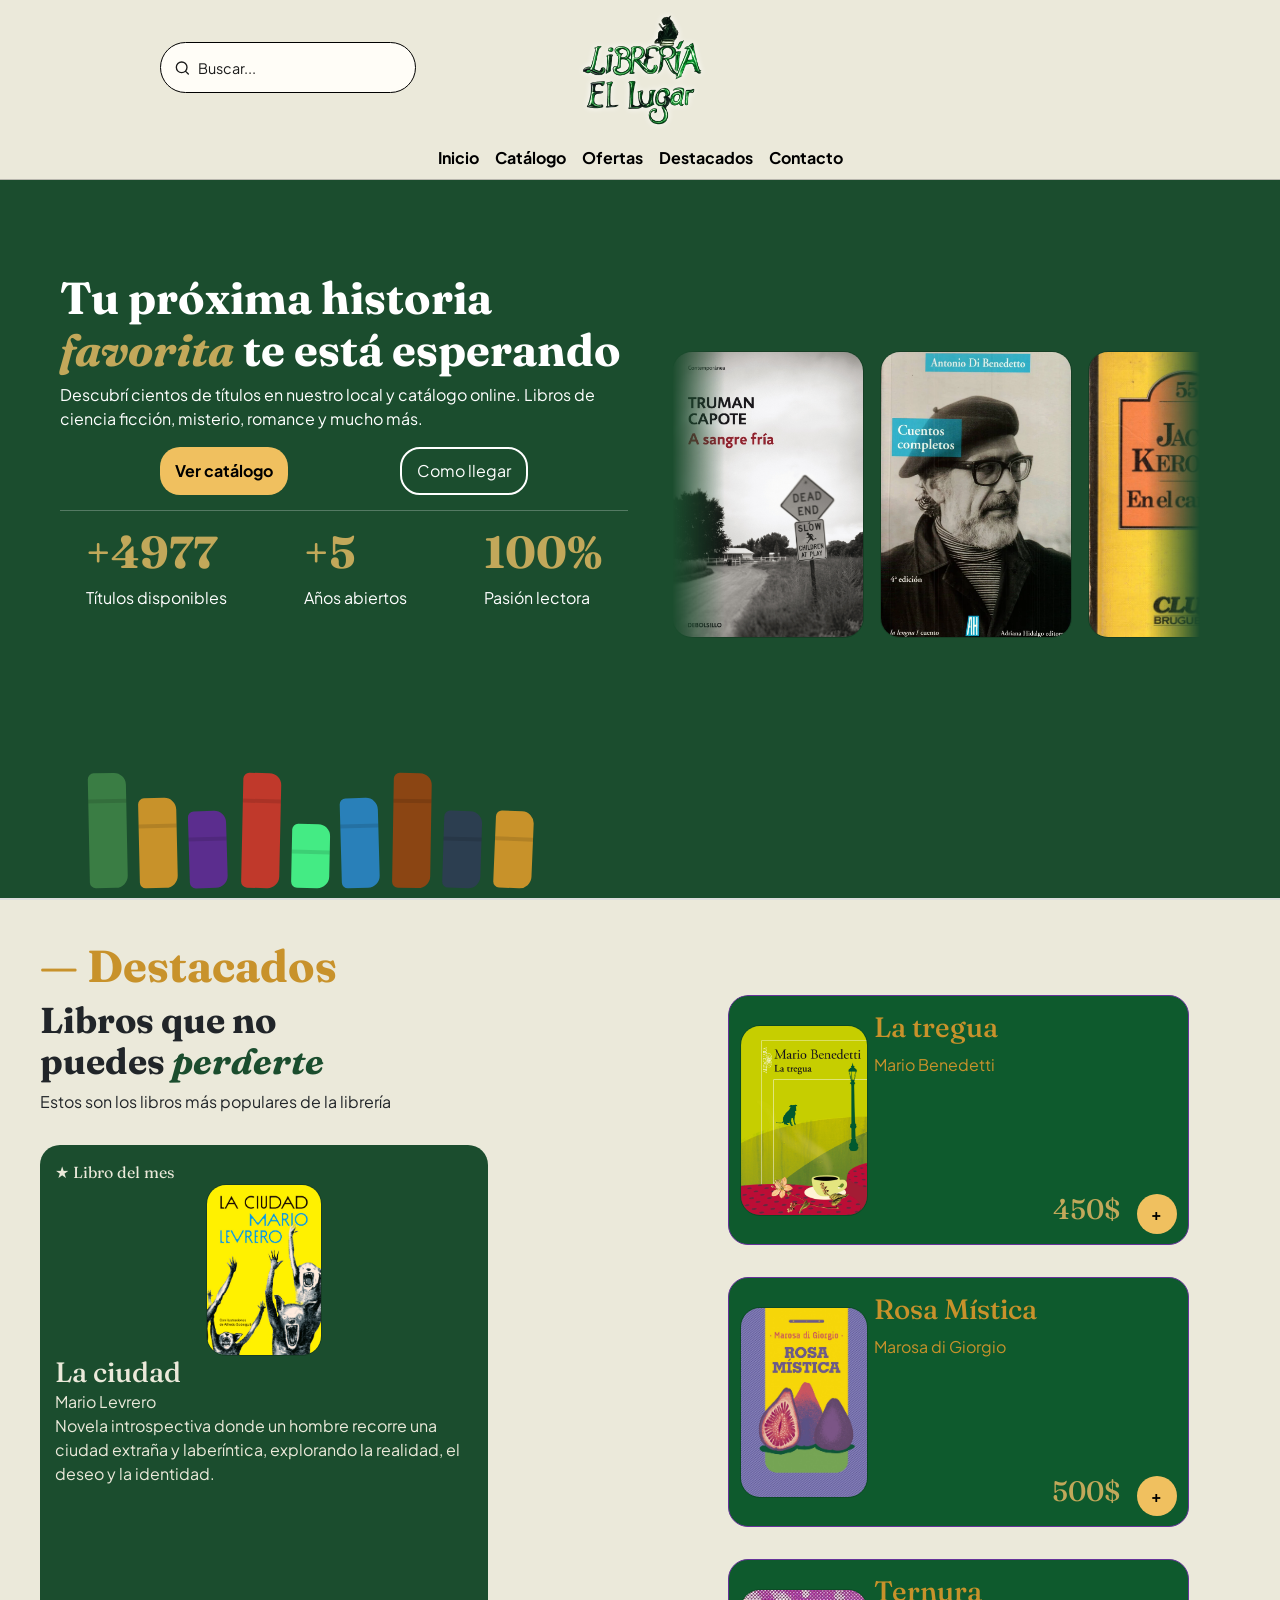
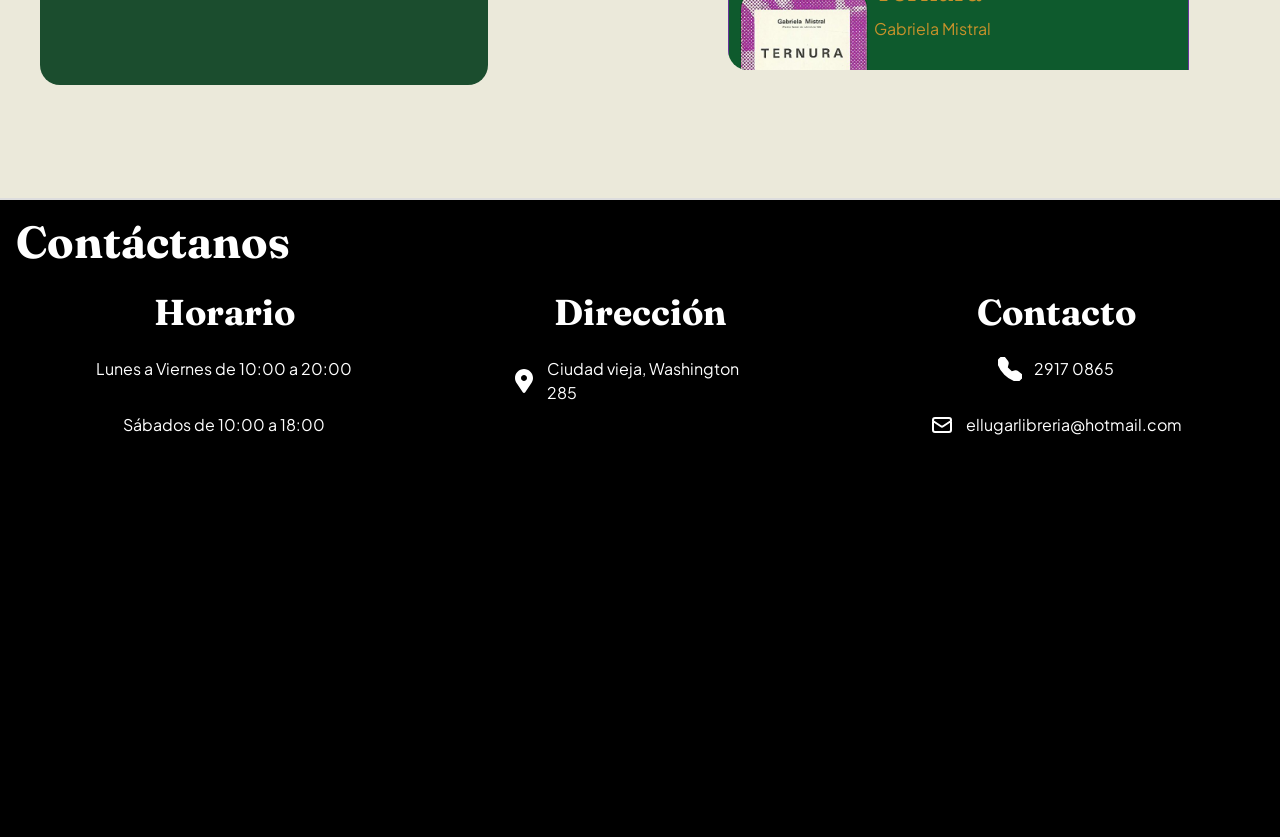
==== Public/index.html @ 792b7fa6 "Minor fixes" ====
<!DOCTYPE html>
<html lang="en">
<head>
    <meta charset="UTF-8">
    <meta name="viewport" content="width=device-width, initial-scale=1.0">
    <title>Librería | El Lugar</title>
    <link rel="icon" href="Resources/logos/libreriasimple.jpg" type="image/png">

    
    <link rel="preconnect" href="https://fonts.googleapis.com">
    <link rel="preconnect" href="https://fonts.gstatic.com" crossorigin>
    <link href="https://fonts.googleapis.com/css2?family=Fraunces:ital,opsz,wght@0,9..144,100..900;1,9..144,100..900&family=Plus+Jakarta+Sans:ital,wght@0,200..800;1,200..800&display=swap" rel="stylesheet">

    <link href="https://cdn.jsdelivr.net/npm/bootstrap@5.3.8/dist/css/bootstrap.min.css" rel="stylesheet">
    

    <link rel="stylesheet" href="src/css/index.css">

</head>
<body>
    <header class="main-nav">
        <section class="header-container" id="header">
            <div class="header-container">
                <form class="searchbar-form">
                    <button>
                        <svg width="17" height="16" fill="none" xmlns="http://www.w3.org/2000/svg" role="img" aria-labelledby="search">
                            <path d="M7.667 12.667A5.333 5.333 0 107.667 2a5.333 5.333 0 000 10.667zM14.334 14l-2.9-2.9" stroke="currentColor" stroke-width="1.333" stroke-linecap="round" stroke-linejoin="round"></path>
                        </svg>
                    </button>
                    <input class="input" placeholder="Buscar..." required="" type="text">
                    <button class="reset" type="reset">
                        <svg xmlns="http://www.w3.org/2000/svg" class="h-6 w-6" fill="none" viewBox="0 0 24 24" stroke="currentColor" stroke-width="2">
                            <path stroke-linecap="round" stroke-linejoin="round" d="M6 18L18 6M6 6l12 12"></path>
                        </svg>
                    </button>
                </form>
            </div>
            <div class="logo-container">
                <img src="Resources/logos/libreriaElLugar.png" alt="Libreria El Lugar">
            </div>
            <div class="header-container">
                
            </div>
        </section>
        <nav class="sub-nav">
            <ul class="sub-nav">
                <li class="nav-item"><a href="#inicio">Inicio</a></li>
                <li class="nav-item uC"><a href="">Catálogo</a></li>
                <li class="nav-item uC"><a href="">Ofertas</a></li>
                <li class="nav-item"><a href="#destacados">Destacados</a></li>
                <li class="nav-item"><a href="#contacto">Contacto</a></li>
            </ul>
        </nav>
    </header>
    <main>
        <section class="main-section" id="inicio">
            <section class="container two-parter">
                <h1>Tu próxima historia<span style="color: #C2A85A; font-weight: bold;"> <i>favorita</i> </span> te está esperando</h1>
                <p>Descubrí cientos de títulos en nuestro local y catálogo online. Libros de ciencia ficción, misterio, romance y mucho más.</p>
                <div class="row" style="margin-top: 15px;">
                    <button class="button uC" id="btnCatalogue">Ver catálogo</button>
                    <button class="button uC" id="btnLocation">Como llegar</button>
                </div>
                <hr style="margin-top: 15px; margin-bottom: 15px;">
                <div class="row">
                    <div class="container">
                        <h1><span style="color: #C2A85A;">+</span><span style="color: #C2A85A;" class="cifra">5000</span></h1>
                        <p>Títulos disponibles</p>
                    </div>
                    <div class="container">
                        <h1><span style="color: #C2A85A;">+</span><span style="color: #C2A85A;" class="cifra">5</span></h1>
                        <p>Años abiertos</p>
                    </div>
                    <div class="container">
                        <h1><span style="color: #C2A85A;" class="cifra">100</span><span style="color: #C2A85A;">%</span></h1>
                        <p>Pasión lectora</p>
                    </div>
                </div>
                <div class="books-illustration" id="books-shelf">
                    <div class="books-illustration" id="books-shelf">
                    <div class="book" style="background: rgb(58,125,68); width: 3vw; height: 9vw; transform: rotate(-1.16deg);"><hr style="color: rgba(0, 0, 0, 0.473); border: 2px solid;"></div>
                    <div class="book" style="background: rgb(200,146,42); width: 3vw; height: 7vw; transform: rotate(-1.30deg);"><hr style="color: rgba(0, 0, 0, 0.473); border: 2px solid;"></div>
                    <div class="book" style="background: rgb(91,45,142); width: 3vw; height: 6vw; transform: rotate(-1.69deg);"><hr style="color: rgba(0, 0, 0, 0.473); border: 2px solid;"></div>
                    <div class="book" style="background: rgb(192,57,43); width: 3vw; height: 9vw; transform: rotate(1.23deg);"><hr style="color: rgba(0, 0, 0, 0.473); border: 2px solid;"></div>
                    <div class="book" style="background: rgb(68, 235, 132); width: 3vw; height: 5vw; transform: rotate(1.17deg);"><hr style="color: rgba(0, 0, 0, 0.473); border: 2px solid;"></div>
                    <div class="book" style="background: rgb(41,128,185); width: 3vw; height: 7vw; transform: rotate(-1.58deg);"><hr style="color: rgba(0, 0, 0, 0.473); border: 2px solid;"></div>
                    <div class="book" style="background: rgb(139,69,19); width: 3vw; height: 9vw; transform: rotate(0.95deg);"><hr style="color: rgba(0, 0, 0, 0.473); border: 2px solid;"></div>
                    <div class="book" style="background: rgb(44,62,80); width: 3vw; height: 6vw; transform: rotate(1.82deg);"><hr style="color: rgba(0, 0, 0, 0.473); border: 2px solid;"></div>
                    <div class="book" style="background: rgb(200,146,42); width: 3vw; height: 6vw; transform: rotate(2.39deg);"><hr style="color: rgba(0, 0, 0, 0.473); border: 2px solid;"></div>
                </div>
                </div>
            </section>
            <aside class="container two-parter">
                <div class="carousel-wrapper">
                    <div class="product-row" id="row">
                        <div class="card"><img src="Resources/libros/Asangrefria.png"></div> 
                        <div class="card"><img src="Resources/libros/cuentoscompletos.png"></div> 
                        <div class="card"><img src="Resources/libros/Enelcamino.png"></div>
                        <div class="card"><img src="Resources/libros/ternura.png"></div> 
 
                    </div>
                </div>
            </aside>
        </section>
        <section class="main-section" id="destacados">
            <header class="section-header">
                <h1>— Destacados</h1> 
            </header>
            <div class="section-title">
                <h2>Libros que no <br>puedes <span style="color: #1B4D2E;"><i>perderte</i></span></h2>
                <p>Estos son los libros más populares de la librería</p>
            </div>
            <div class="destacados-body">
                <div class="libroMes">
                    <header class="d-flex align-items-center">
                        <div class="badge-featured">
                        <span class="star">★</span> Libro del mes
                        </div>
                    </header>
                    <div style="width: 100%; display: flex; justify-content: center; align-items: center;">
                        <div class="card"><img src="Resources/libros/laciudadmariolevrero.png"></div>
                    </div>
                    
                    <h3>La ciudad</h3>
                    <p>Mario Levrero</p>
                    <p>Novela introspectiva donde un hombre recorre una ciudad extraña y laberíntica, explorando la realidad, el deseo y la identidad.</p>
                    
                </div>
                <div class="lista-libros">
                    <div class="libro">
                        <aside class="libro-aside">
                            <div class="card">
                                <img src="Resources/libros/latregua.png">
                            </div>
                        </aside>
                        <section class="libro-content">
                            <header class="libro-title">
                                <h3>La tregua</h3>
                                <p>Mario Benedetti</p>
                            </header>

                            <footer class="libro-footer">
                                <h3><span style="color: #C2A85A;">450$</span></h3>
                                <button class="button">+</button>
                            </footer>
                        </section>
                    </div>
                    <div class="libro">
                        <aside class="libro-aside">
                            <div class="card">
                                <img src="Resources/libros/rosamistica.png">
                            </div>
                        </aside>
                        <section class="libro-content">
                            <header class="libro-title">
                                <h3>Rosa Mística</h3>
                                <p>Marosa di Giorgio</p>
                            </header>

                            <footer class="libro-footer">
                                <h3><span style="color: #C2A85A;">500$</span></h3>
                                <button class="button">+</button>
                            </footer>
                        </section>
                    </div>
                    <div class="libro">
                        <aside class="libro-aside">
                            <div class="card">
                                <img src="Resources/libros/ternura.png">
                            </div>
                        </aside>
                        <section class="libro-content">
                            <header class="libro-title">
                                <h3>Ternura</h3>
                                <p>Gabriela Mistral</p>
                            </header>

                            <footer class="libro-footer">
                                <h3><span style="color: #C2A85A;">300$</span></h3>
                                <button class="button">+</button>
                            </footer>
                        </section>
                    </div>

                </div>
            </div>
            
        </section>
        <section class="contact-section" id="contacto">
            <header class="contact-header">
                <h1>Contáctanos</h1>
            </header>
            <main class="contact-body">
                <div class="contact-container">
                    <h2>Horario</h2>
                    <p>Lunes a Viernes de 10:00 a 20:00</p>
                    <p>Sábados de 10:00 a 18:00</p>
                </div>
                <div class="contact-container">
                    <h2>Dirección</h2>
                    <p><img src="Resources/icons/ubicacion.svg">Ciudad vieja, Washington 285</p>
                    
                </div>
                <div class="contact-container">
                    <h2>Contacto</h2>
                    <p><img src="Resources/icons/telefono.svg">2917 0865</p>
                    <p><img src="Resources/icons/mail-svgrepo-com.svg">ellugarlibreria@hotmail.com</p>
                    <div class="media-nav"></div>
                </div>
                
            </main>
            <div class="map-container">
                <iframe src="https://www.google.com/maps/embed?pb=!1m18!1m12!1m3!1d13088.041158001455!2d-56.217392392587996!3d-34.9061912911164!2m3!1f0!2f0!3f0!3m2!1i1024!2i768!4f13.1!3m3!1m2!1s0x959f7f003e8676e3%3A0x4e95ab7bbfc001b9!2sLibrer%C3%ADa%20El%20Lugar!5e0!3m2!1sen!2suy!4v1775761283451!5m2!1sen!2suy" width="600" height="450" style="border:0;" allowfullscreen="" loading="lazy" referrerpolicy="no-referrer-when-downgrade"></iframe>

            </div>
        </section>
    </main>
    <script src="src/js/index.js"></script>

</body>
</html>
---- Public/src/css/index.css ----
html{
    scroll-behavior: smooth;
    background-color: #1B4D2E;
}

*{
    padding: 0;
    margin: 0;
    
}
body{
    width: 100%;
}
h1,h2{
    font-family: "Fraunces", sans-serif;
    line-height: 1.15;
    font-weight: bold;
}
h3{font-family: "Fraunces", sans-serif;}
h1{font-size: clamp(28px, 3.5vw, 46px);}
h2{font-size: clamp(20px, 3vw, 36px);}
p{font-family: "Plus Jakarta Sans", sans-serif;}

.main-nav{
    font-family: "Plus Jakarta Sans", sans-serif;

    transition: transform 0.3s ease;
    height: 20vh;
    width: 100%;
    transition: height 0.3s ease;
    display: flex;
    flex-direction: column;

    background: #EBE9DA;
    position: fixed;
    top: 0;
    left: 0;
    z-index: 1;

    border-bottom: #b8b6ad 1px solid;
}
.sub-nav{
    display: flex;
    align-items: center;
    justify-content: center;
    gap: 1rem;
    height: 5vh;
    width: 100%;
    list-style: none;
    text-decoration: none;
    margin: 0;
    padding: 0;
}
.sub-nav li{
    display: flex;
    justify-content: center;
    align-items: center;
}
.header-container{
    display: flex;
    flex: 1;
    height: 15vh;
    flex-direction: row;
    justify-content: space-evenly;
    align-items: center;
    transition: transform 0.3s ease;
}
.main-nav.hidden{
    height: 5vh;
}
#header{
    transition:all 0.3s ease;
}
.main-nav.hidden #header {
    height: 0;
    opacity: 0;
    pointer-events: none;
}
.logo-container{
    height: 120%;
    width: 10vw;
    display: flex;
    align-items: center;
    justify-content: center;
    padding-top: 20px;
}
.logo-container img{
    height: 100%;
    width: auto;
    object-fit: contain;
    filter: drop-shadow(0 0 3px #fff);
}

.searchbar-form button {
    border: none;
    background: none;
    color: #1A1A1A;
    display: flex;
    align-items: center;
    justify-content: center;
}

.searchbar-form {
    --timing: 0.3s;
    --width-of-input: clamp(180px, 20vw, 275px);
    --height-of-input: clamp(35px, 4vw, 60px);
    --border-height: 4px;
    --input-bg: #FFFDF7;
    --border-color: #1B4D2E;
    --border-radius: 30px;
    --after-border-radius: 1px;
    position: relative;
    border: #000 1px solid;
    width: var(--width-of-input);
    height: var(--height-of-input);
    display: flex;
    align-items: center;
    padding-inline: 0.8em;
    border-radius: var(--border-radius);
    transition: border-radius 0.5s ease;
    background: var(--input-bg,#fff);
}

.input {
    font-size: 0.9rem;
    background-color: transparent;
    width: 100%;
    height: 100%;
    padding-inline: 0.5em;
    padding-block: 0.7em;
    border: none;
}
.input::placeholder{
    color: #1A1A1A;
}

.searchbar-form:before {
    content: "";
    position: absolute;
    background: var(--border-color);
    transform: scaleX(0);
    transform-origin: center;
    width: 100%;
    height: var(--border-height);
    left: 0;
    bottom: 0;
    border-radius: 1px;
    transition: transform var(--timing) ease;
}

.searchbar-form:focus-within {
    border-radius: var(--after-border-radius);
}

input:focus {
    outline: none;
}

.searchbar-form:focus-within:before {
    transform: scale(1);
}
.reset {
    border: none;
    background: none;
    opacity: 0;
    visibility: hidden;
}
input:not(:placeholder-shown) ~ .reset {
    opacity: 1;
    visibility: visible;
}
.searchbar-form svg {
    width: 17px;
}
.nav-item {
position: relative;
display: inline-block;
text-decoration: none;

}
.nav-item a{
    cursor: pointer;
    text-decoration: none;
    color: #000;
    font-weight: bold;
}

.nav-item::after {
content: "";
position: absolute;
left: 50%;
bottom: -4px;
width: 0;
height: 2px;
background-color: #0E5A2D;
transition: all 0.3s ease;
transform: translateX(-50%);
}

.nav-item:hover::after {
width: 100%;
}
.nav-item a:hover{
    color: #C2A85A;
}

.main-section{
    height: 100vh;
    border-bottom: solid 2px #dddddd;
    font-family: 'Fraunces', sans-serif;

    position: relative;
}

.main-section p{
    font-family: "Plus Jakarta Sans", sans-serif;
}

.main-section#inicio{
    padding: 3rem;
    background-color: #1B4D2E;

    color: #fff;

    display: flex;
    align-items: center;
}
.main-section#destacados{
    background-color: #EBE9DA;
    padding: 2.5rem;
    display: flex;

    flex-direction: column;
}

.main-section#destacados h1{
    color: #C8922B;
}
.destacados-body{
    display: flex;
    justify-content: space-between;
    flex-direction: row;
    flex: 1;

    position: relative;

}
.libroMes{
    margin-top: 15px;
    color: #EBE9DA;
    height: 60vh;
    width: 35vw;
    background-color: #1B4D2E;
    padding: 15px;
    border-radius: 20px;

    display: flex;
    flex-direction: column;

}
.lista-libros{
    position: relative;
    top: -15vh;
    
    border-radius: 20px;
    
    width: 40vw;
    height: 75vh;

    overflow-y: auto;
    scroll-behavior: smooth;
}
.lista-libros::-webkit-scrollbar {
    display: none;
}
.libro{
    border: rebeccapurple 1PX solid;
    height: 250px;
    width: 90%;
    background-color: #0E5A2D;
    border-radius: 20px;
    margin-bottom: 2rem;
    padding: 10px;

    display: flex;
    align-items: center;
    justify-content: space-evenly;
}
.libro-aside{
    display: flex;
    flex-direction: row;
    height: 100%;
    width: fit-content;

    align-items: center;
    justify-content: center;

}
.libro-aside .card{
    width: 10vw;
}
.libro-content{
    display: flex;
    height: 100%;
    width: 70%;

    flex-direction: column;
    
}
.libro-title{
    color: #C8922B;
    border-radius: 20px;
    padding: 5px;
}
.libro-footer{
    margin-top: auto;
    display: flex;
    justify-content: end;
    align-items: center;
    gap: 1rem;
}
.libro-footer .button{
    padding: 0;
    width: 40px;
    height: 40px;
    background-color: #F0C05F;
    color: black;
    font-weight: bold;
    border-radius: 50%;
    display: flex;
    align-items: center;
    justify-content: center;
}
.section-header{
    height: fit-content;
    width: 100%;
}
.section-title{
    width: fit-content;
}
.contact-header{
    margin-bottom: 1rem;
}
.contact-section{
    box-sizing: border-box;
    height: fit-content;
    width: 100%;
    background-color: black;
    color: white;

    display: flex;
    flex-direction: column;
    padding: 1rem;  
}
.contact-body{
    display: flex;
    justify-content: space-around;

}
.contact-container{
    width: 20vw;
    height: 100%;
    display: flex;
    align-items: center;
    justify-content: center;
    flex-direction: column;
    gap: 1rem;
}
.contact-container p{
    display: flex;
    justify-content: center;
    align-items: center;
    flex-direction: row;
}
.contact-container img{
    display: flex;
    align-items: center;
    justify-content: center;
    height: 1.5rem;
    width: auto;

    color: white;
    fill: white;

    margin-right: 0.7rem;
}

.map-container{
    height: fit-content;
    padding: 1rem;
    display: flex;
    align-items: center;
    justify-content: center;
}
.map-container iframe{
    width: 45vw;
    height: 25vw;
    border-radius: 40px;
}

#inicio, #contacto {
    scroll-margin-top: 200px;
}
.carousel-wrapper{
    margin-top: 10vh;
    position: relative; 
    padding: 20px;

    border-left: #000 0px solid;
    border-radius: 10px;

    display: flex;
    align-items: center;
} 
.product-row{
    display: flex; 
    overflow-x: auto; 
    gap: 1rem; scroll-behavior: smooth; 
    padding: 10px;
    scroll-snap-type: x mandatory;
    mask-image: linear-gradient(
        to right,
        transparent,
        black 3%,
        black 97%,
        transparent
    );

    -webkit-mask-image: linear-gradient(
        to right,
        transparent,
        black 10%,
        black 90%,
        transparent
    );
} 
.product-row::-webkit-scrollbar { 
    display: none;
} 
.card{ 
    min-width: 50px ; 
    flex: 0 0 auto; 
    background-color: #ffffff00; 

    border-radius: 20px; 
    transition: transform 0.3s; 
    overflow: hidden;
    scroll-snap-align: start;
}
.carousel-wrapper .card{ 
    width: 15vw; 
}

.card img{
    width: 100%;
    aspect-ratio: 2 / 3; 
    object-fit: cover;
    display: block;
}
.libroMes .card{
    width: 9vw;
    min-width: unset; 
}
.libroMes>*{
    margin-bottom: 0;
}


.scroll-btn{ 
    position: absolute; 
    top: 50%; transform: translateY(-50%); 
    background: rgba(0,0,0,0.7); 
    border: none; 
    color: white; 
    font-size: 24px; 
    padding: 10px; 
    cursor: pointer; 
    border-radius: 50%; 
} 
.scroll-left{ 
    left: 10px; 
} 
.scroll-right{ 
    right: 10px; 
}
.two-parter{
    width: 50% ;
    
}
.two-parter .container{
    width: fit-content;
    
}
.row{
    justify-content: space-evenly;
    display: flex;
    flex-direction: row;
    
}

.button{
    all: unset;

    font-family: "Plus Jakarta Sans", sans-serif;
    width: fit-content ;
    padding: 10px 15px;
    border-radius: 20px;
    transition: all 0.3s ease;
}
.button:hover{
    cursor: pointer;
    transform: translateY(-5px);
}
#btnCatalogue{
    background-color: #F0C05F;
    color: black;
    font-weight: bold;
}
#btnLocation{
    border: 2px solid #fff;
}
.book {
    border-radius: 6px 12px 12px 6px;
    flex-shrink: 0;
    transform-origin: bottom center;
    transition: transform 0.3s;

    padding-top: 10px;
}
.books-illustration {
    position: absolute;
    left: 3.5vw;
    bottom: 5px;
    width: fit-content;
    height: fit-content;
    display: flex;
    align-items: flex-end;
    justify-content: center;
    gap: 12px;
    
}
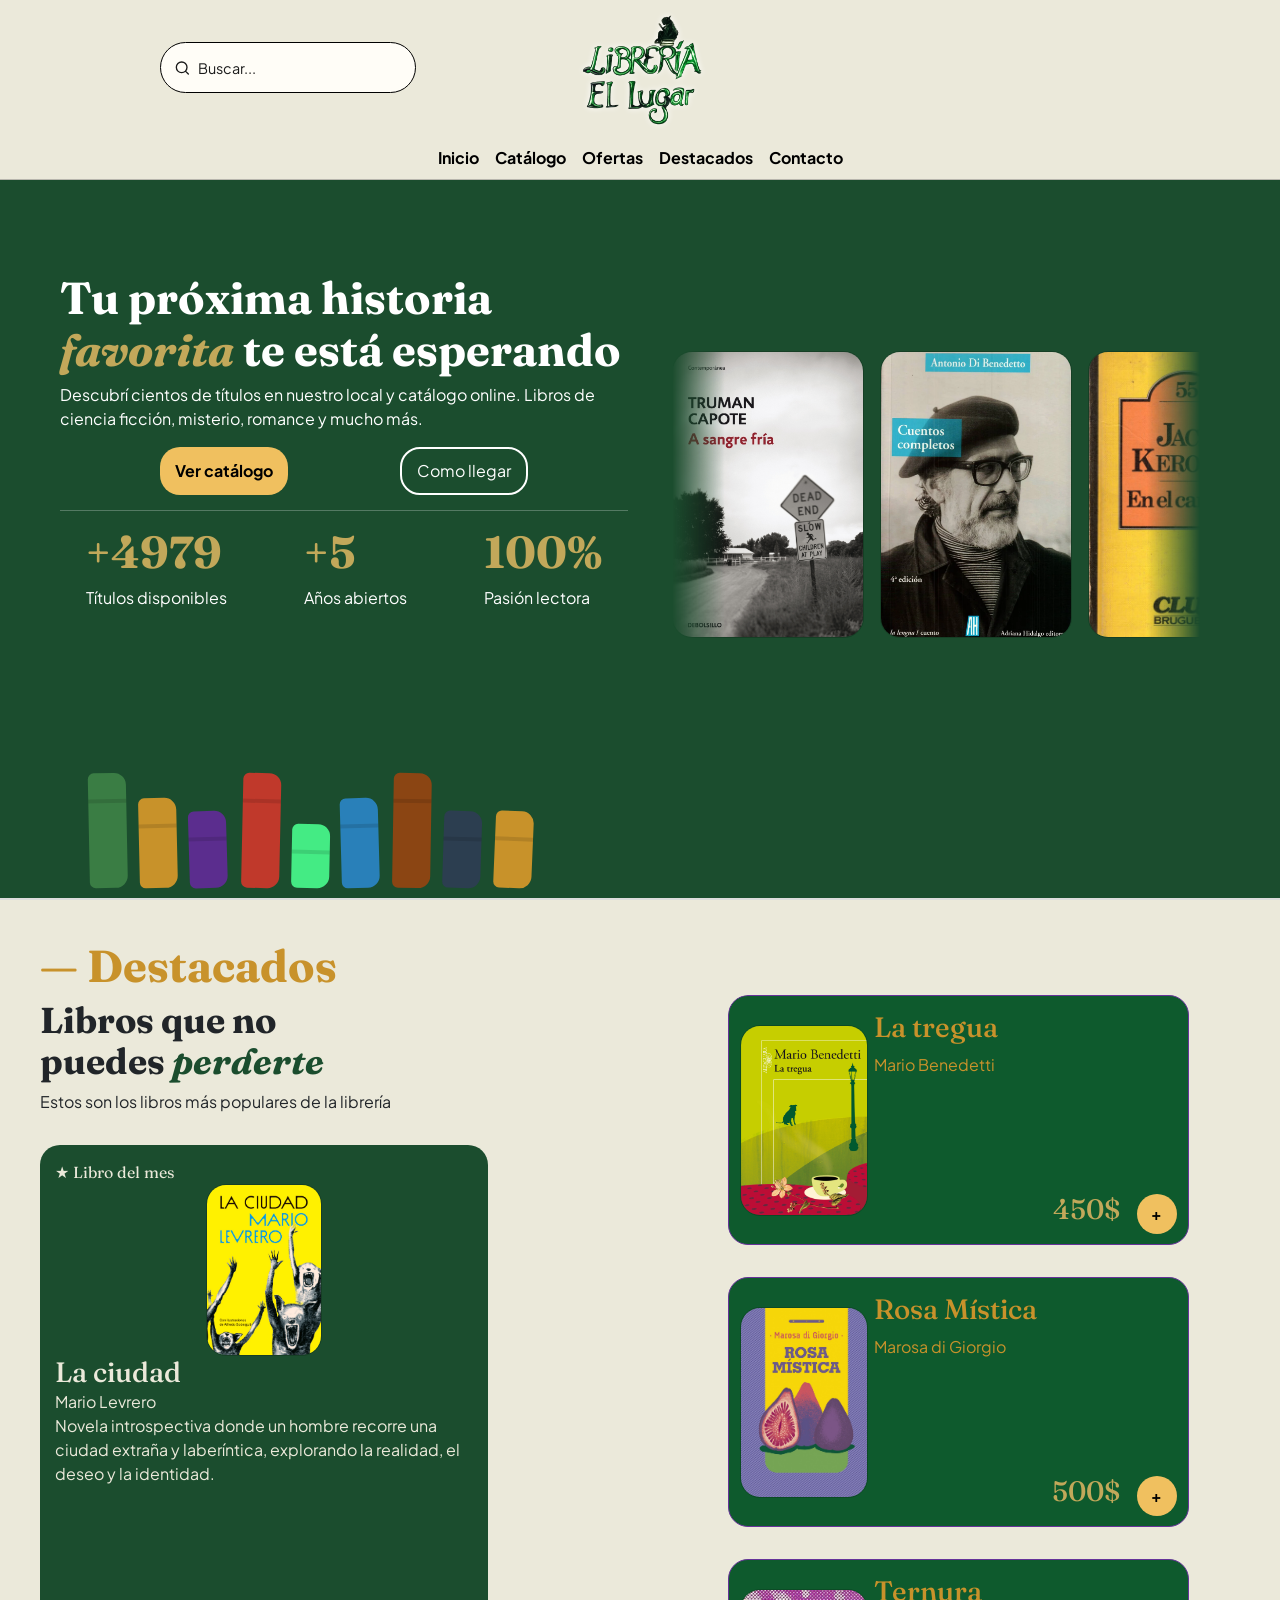
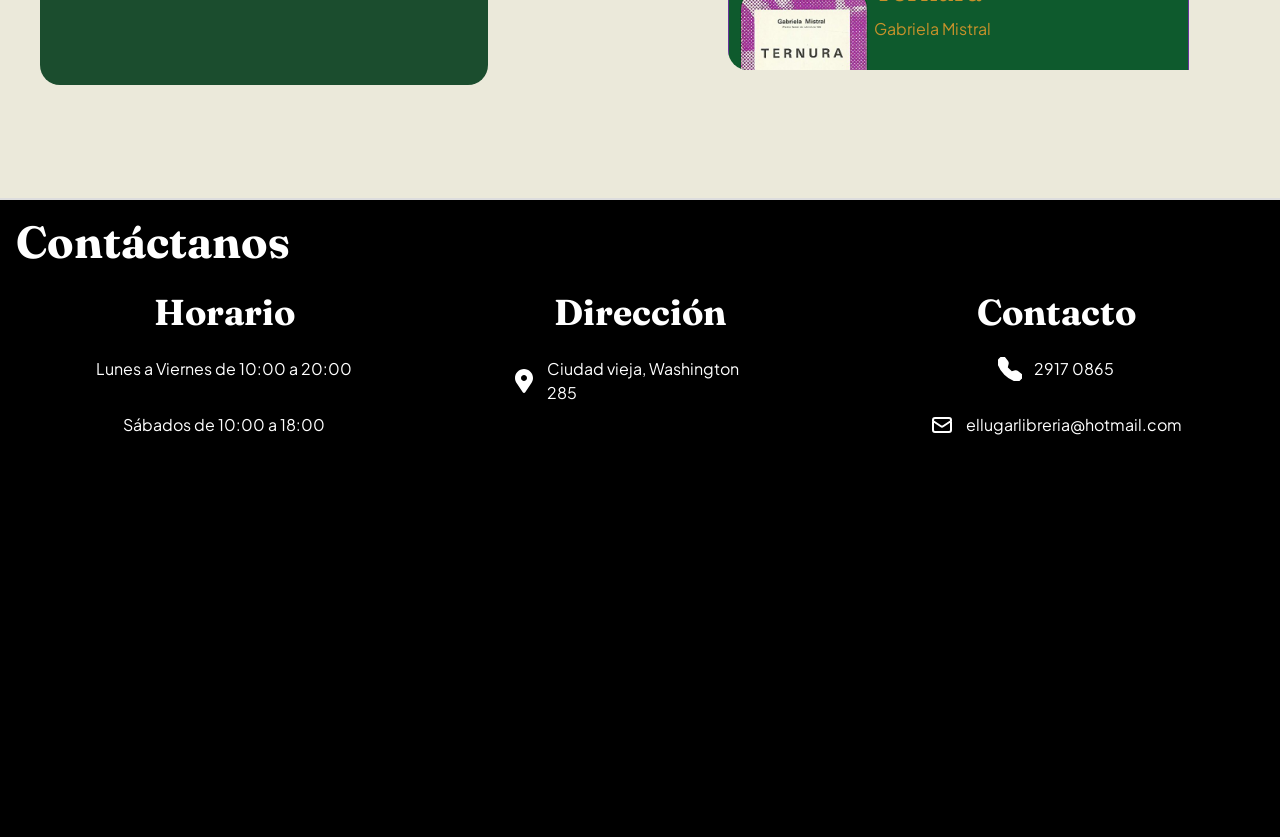
==== commit 3eedb970: "Se agregaron unas imágenes más al carrusel de inicio" ====
--- a/Public/index.html
+++ b/Public/index.html
@@ -97,6 +97,8 @@
                         <div class="card"><img src="Resources/libros/cuentoscompletos.png"></div> 
                         <div class="card"><img src="Resources/libros/Enelcamino.png"></div>
                         <div class="card"><img src="Resources/libros/ternura.png"></div> 
+                        <div class="card"><img src="Resources/libros/latregua.png"></div>
+                        <div class="card"><img src="Resources/libros/laciudadmariolevrero.png"></div>
  
                     </div>
                 </div>
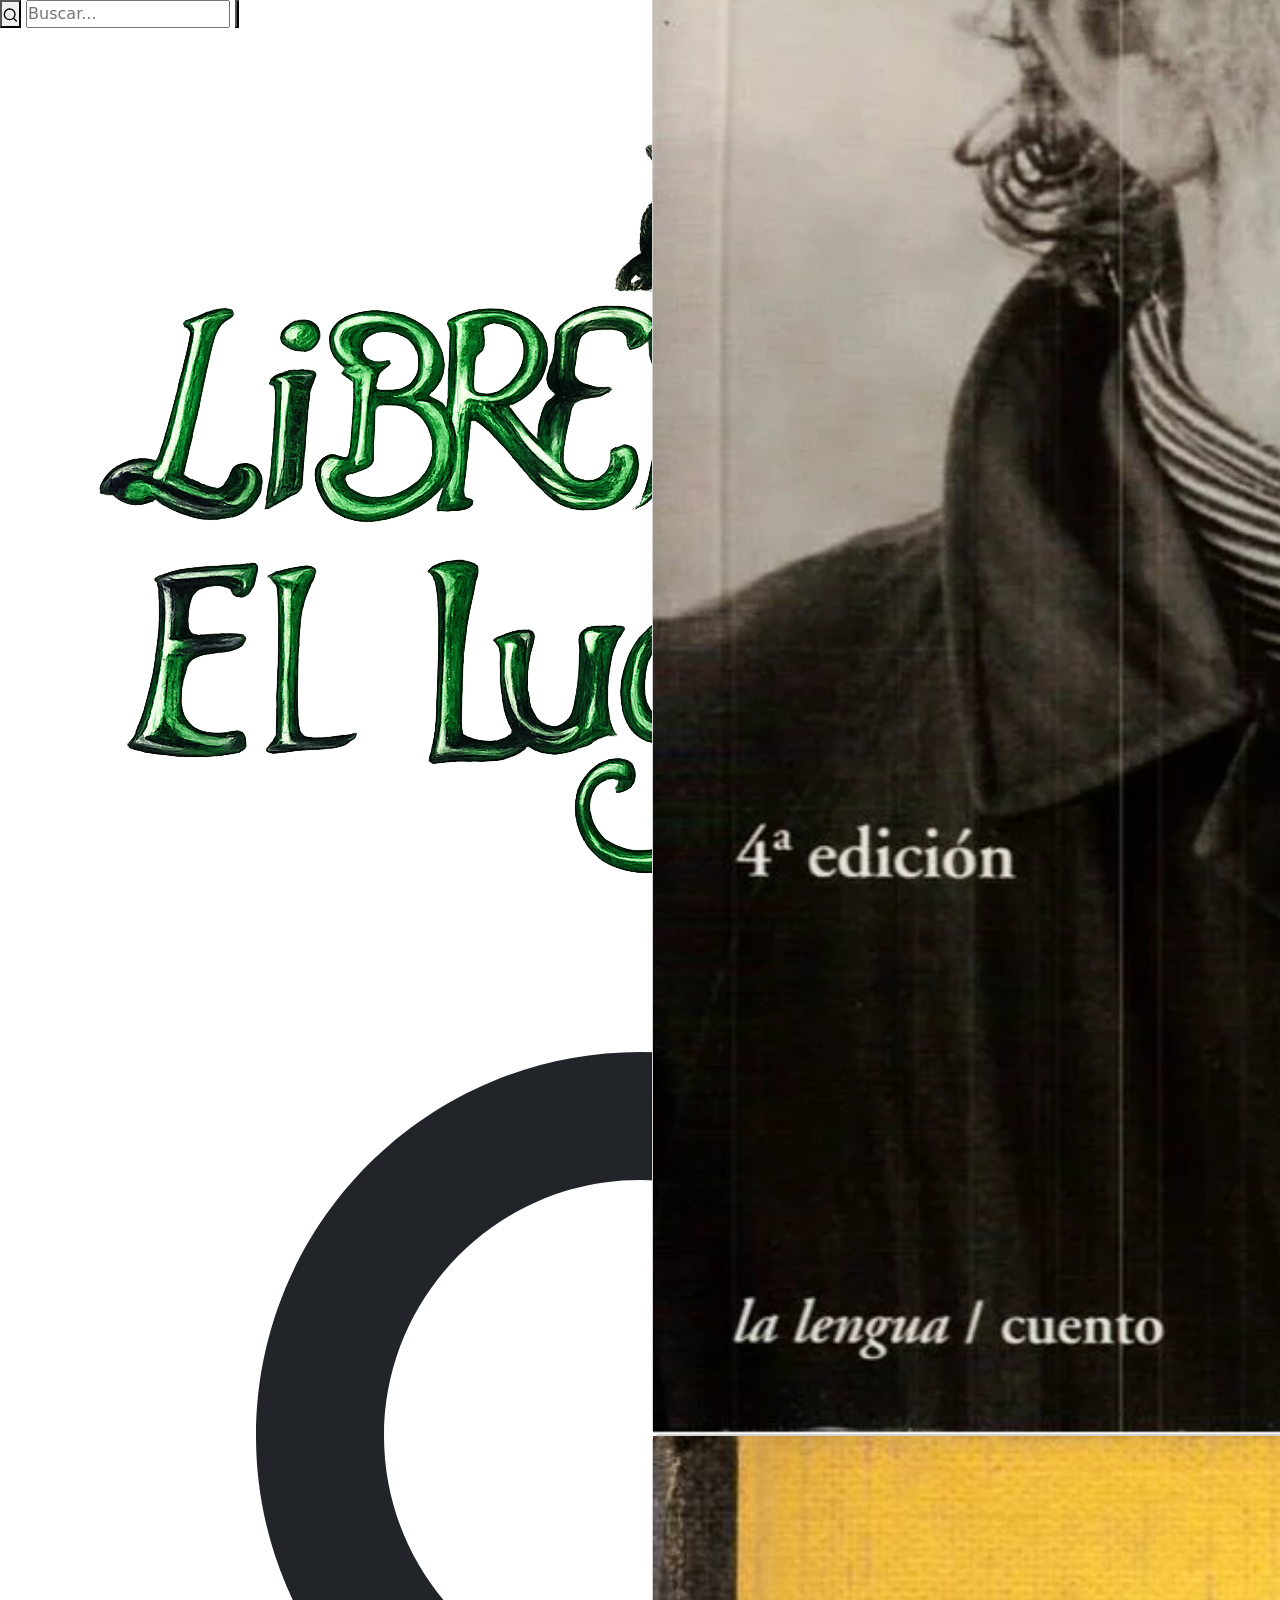
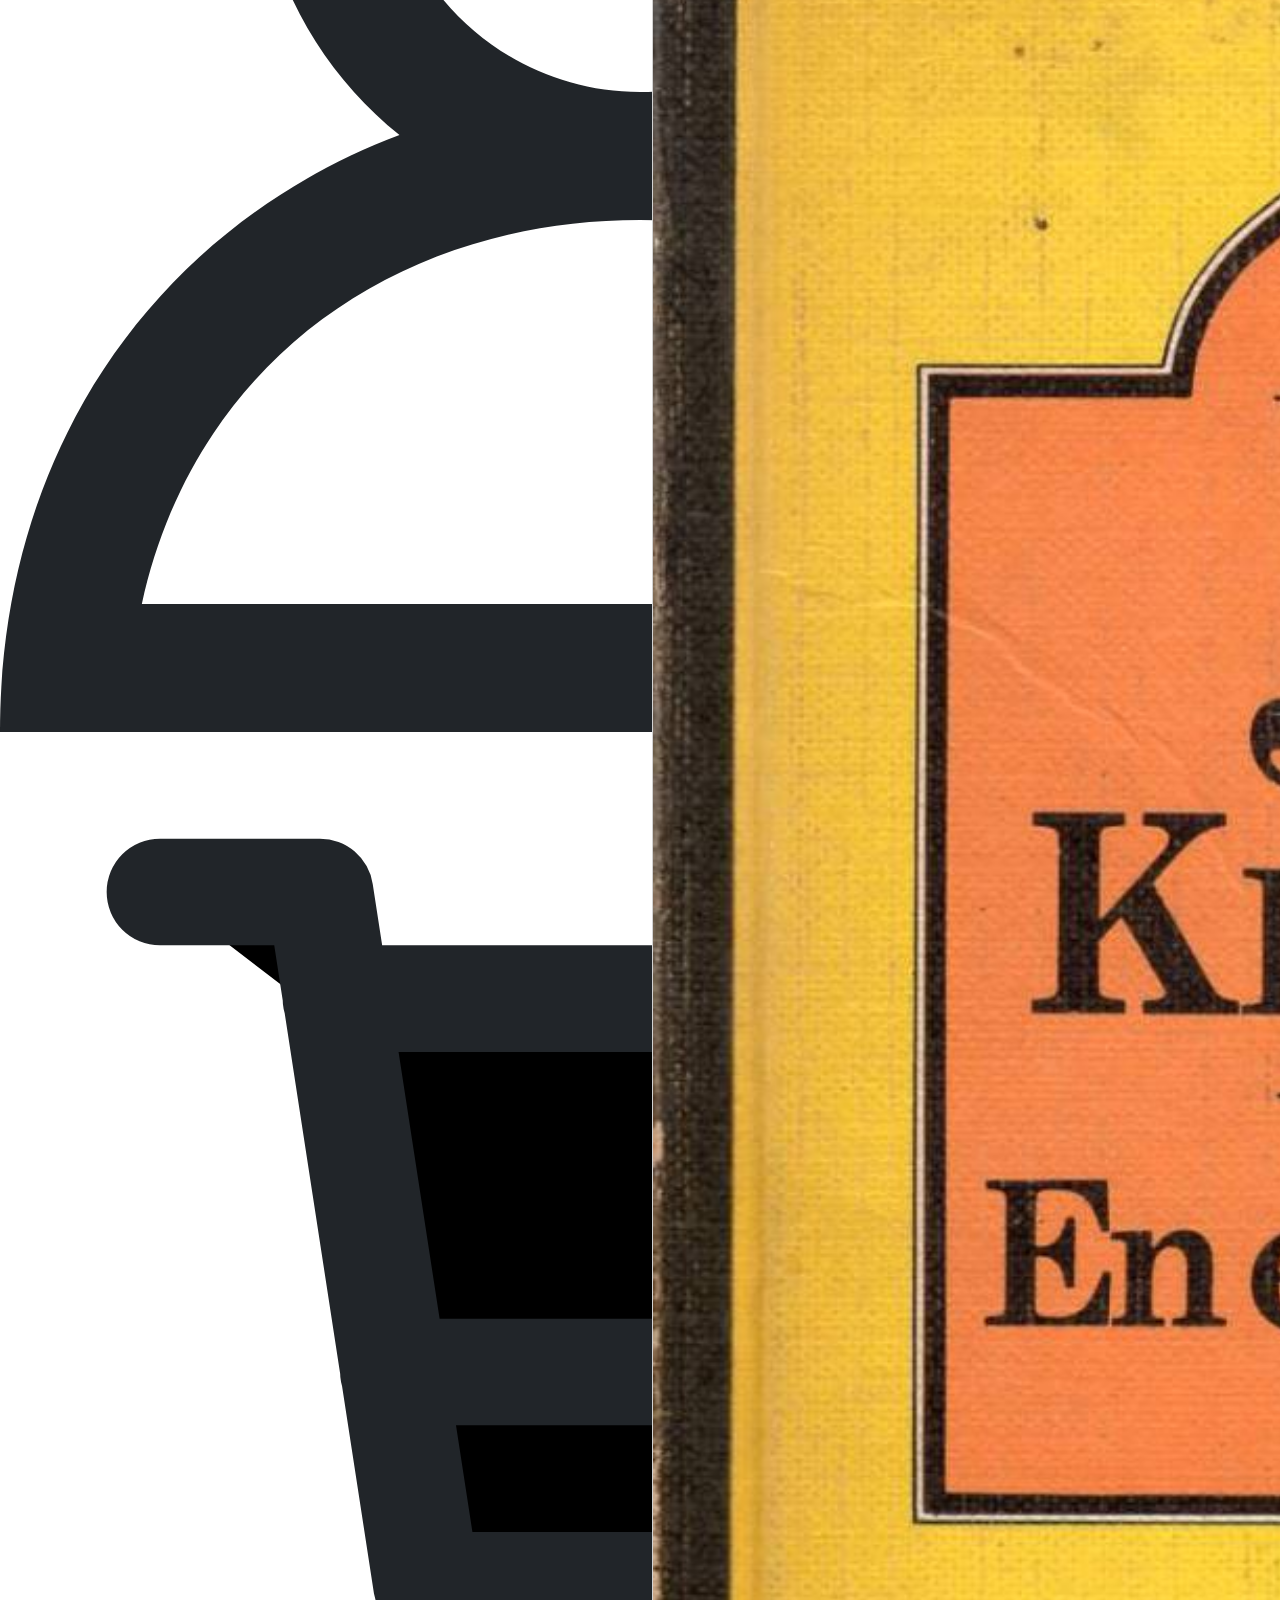
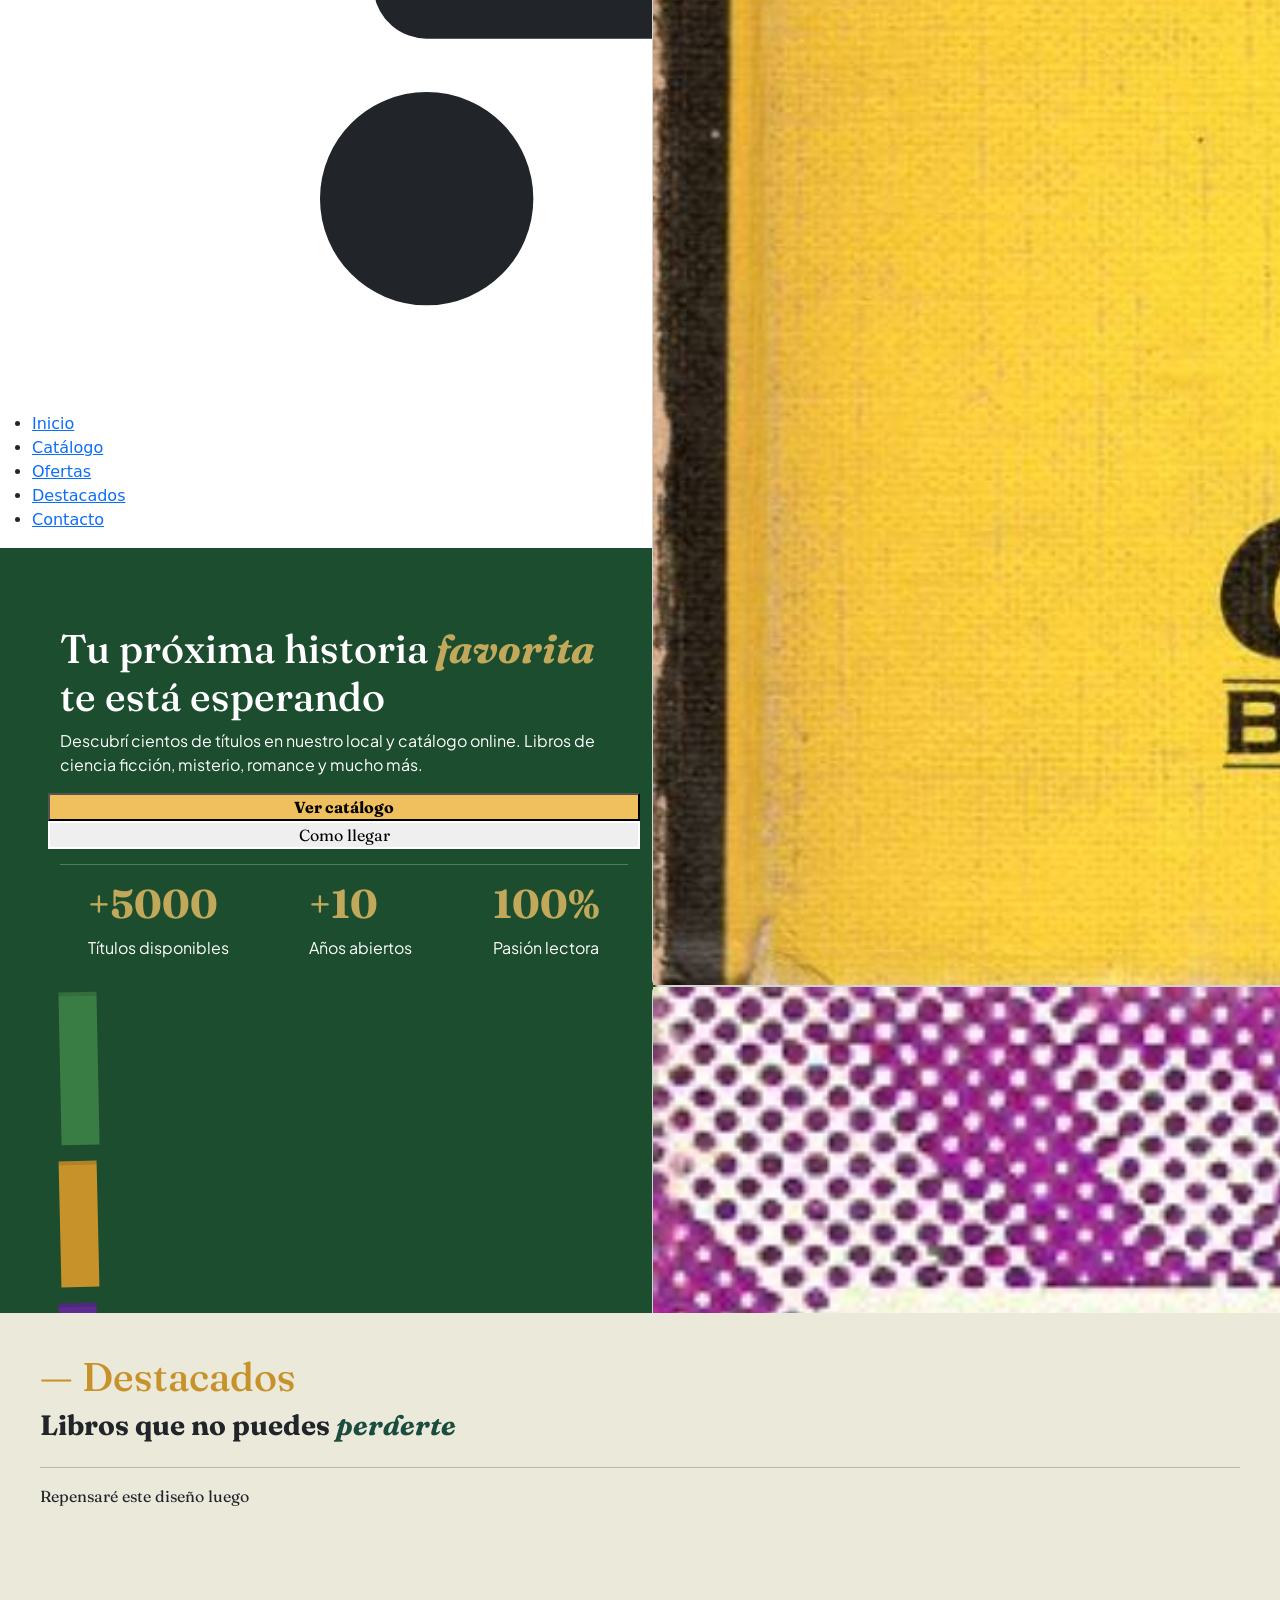
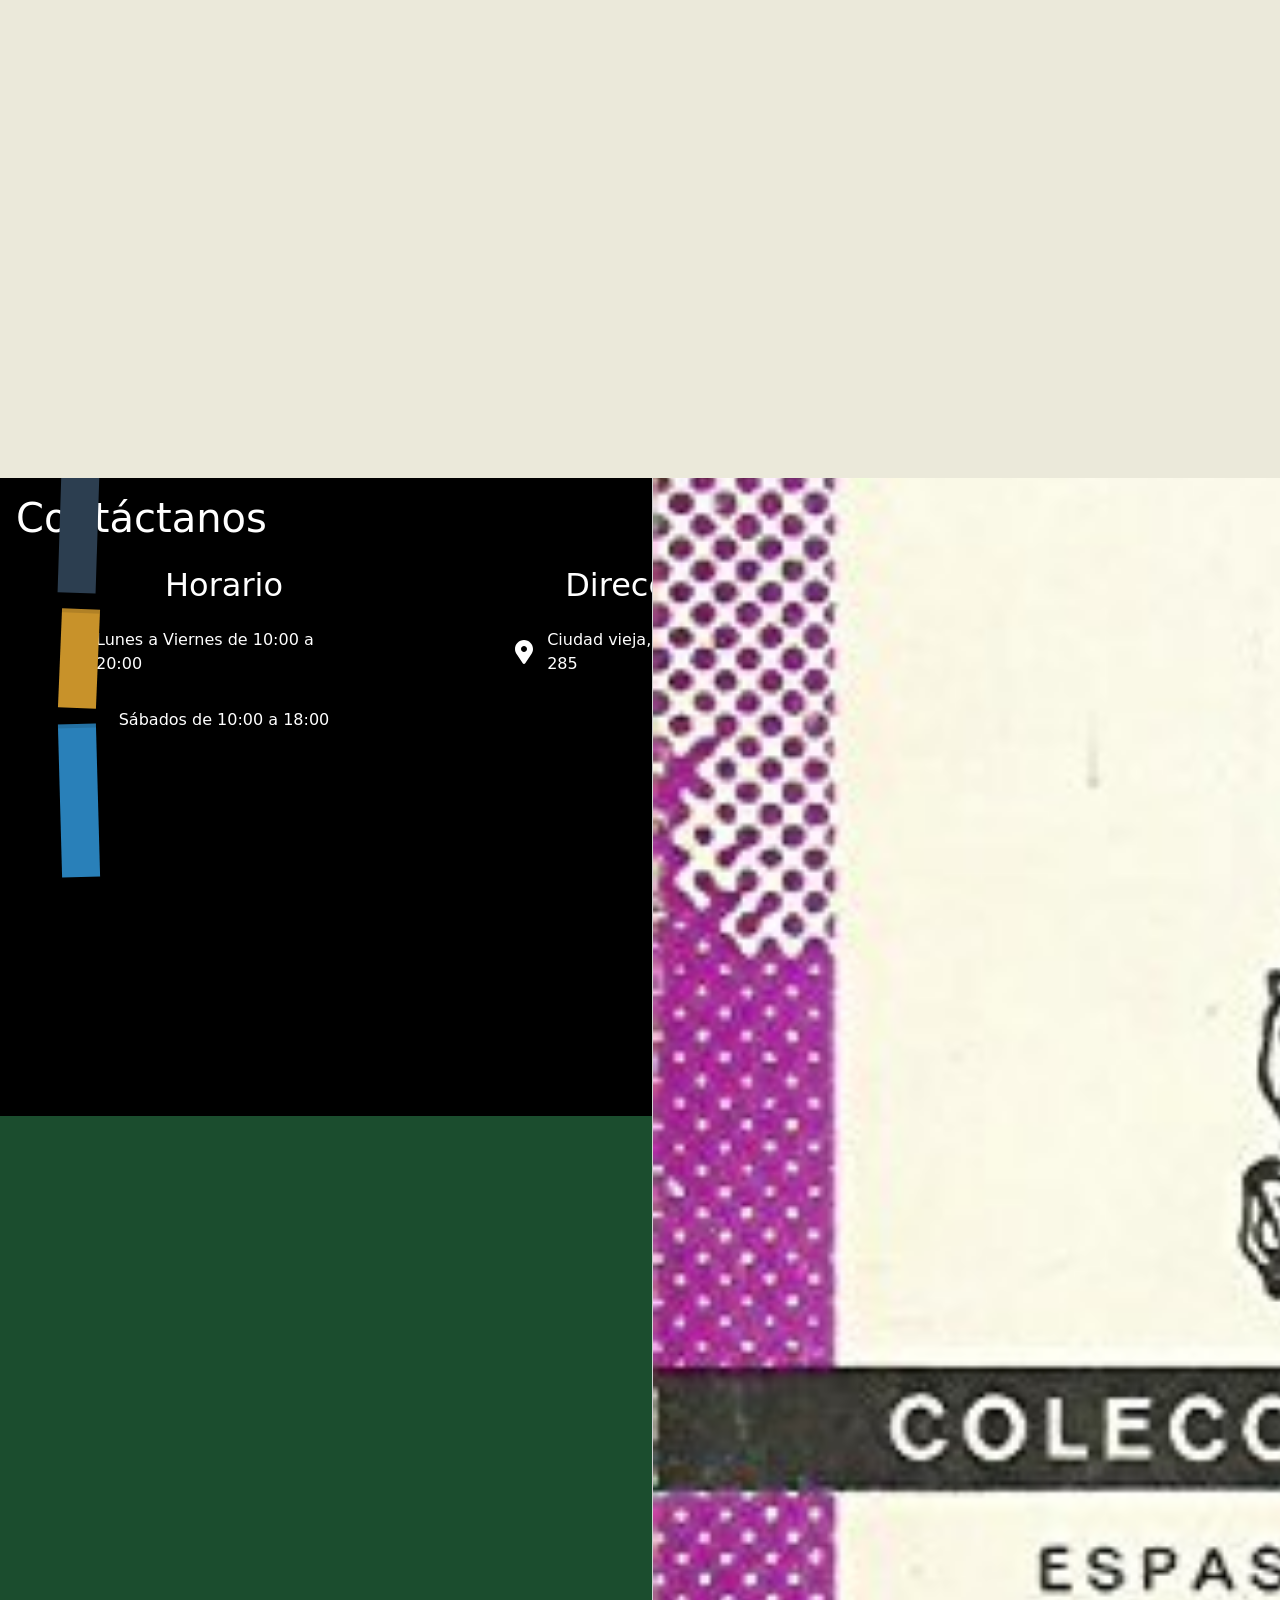
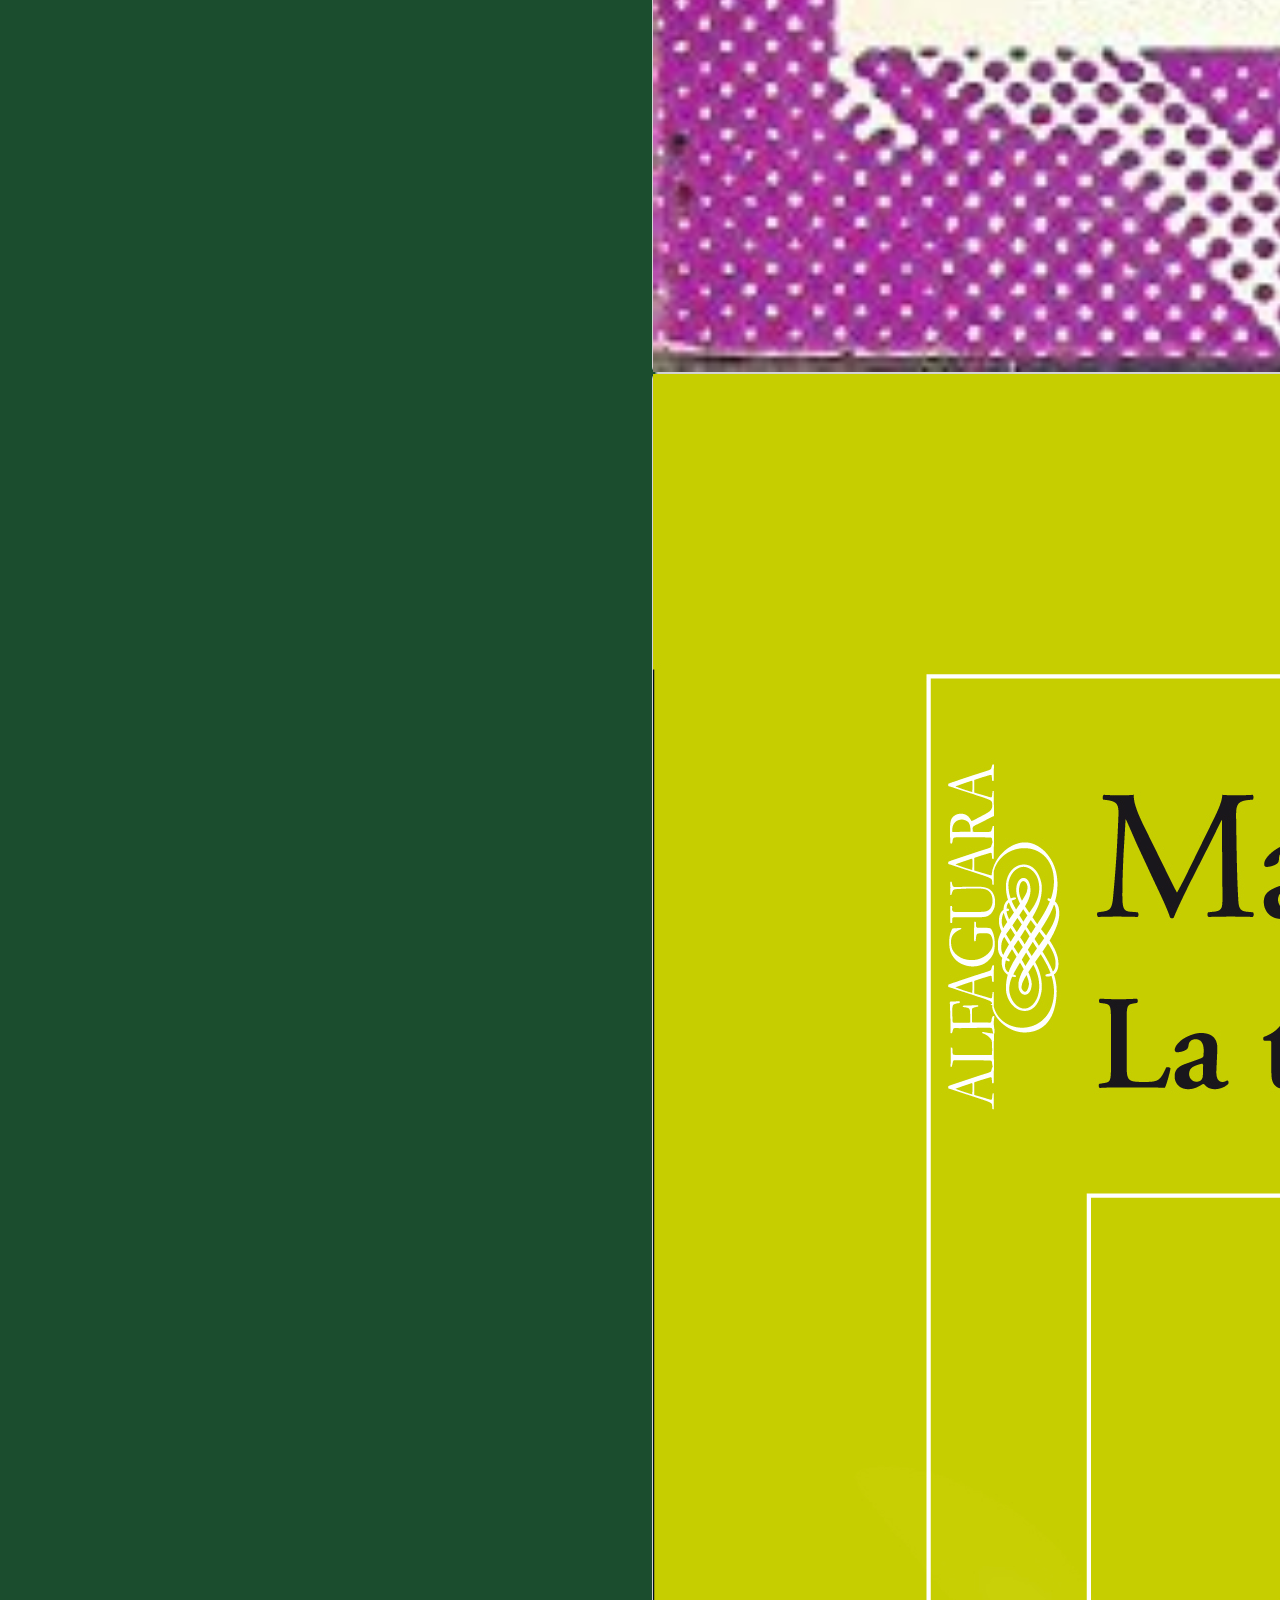
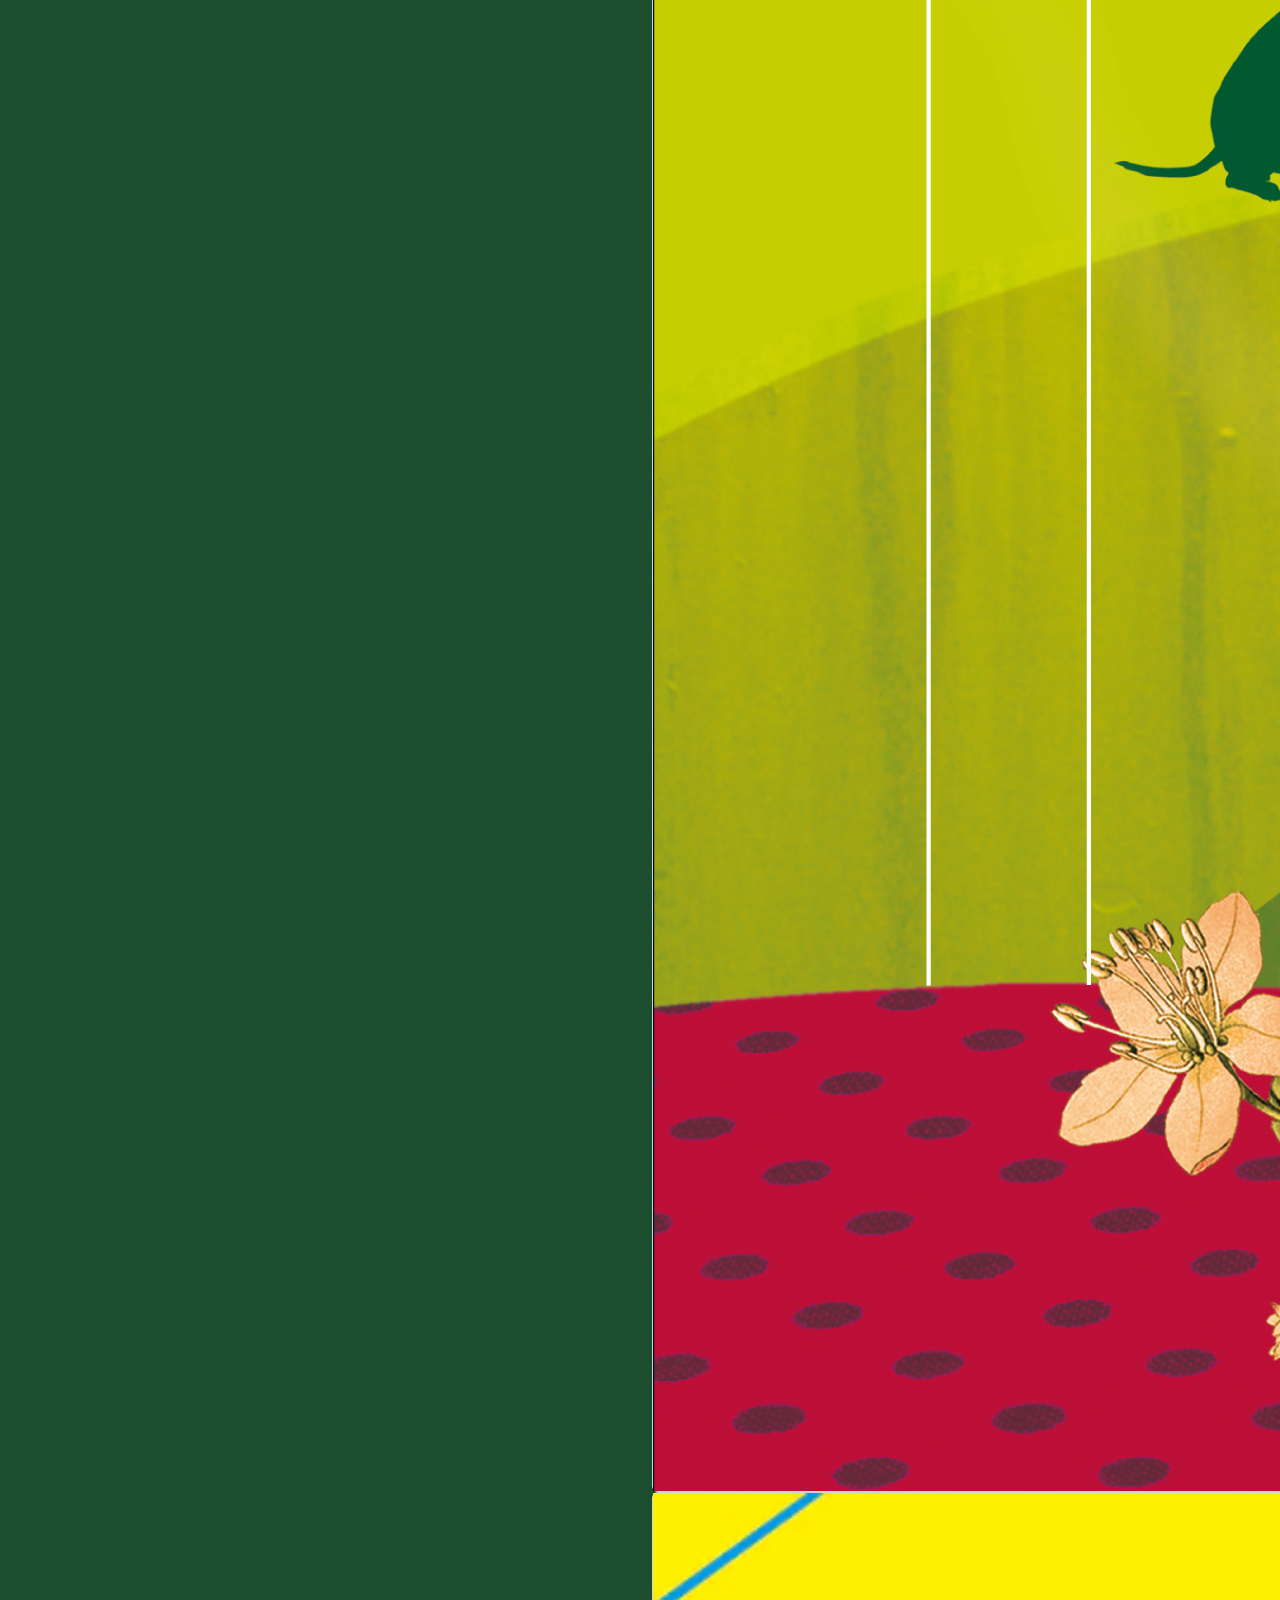
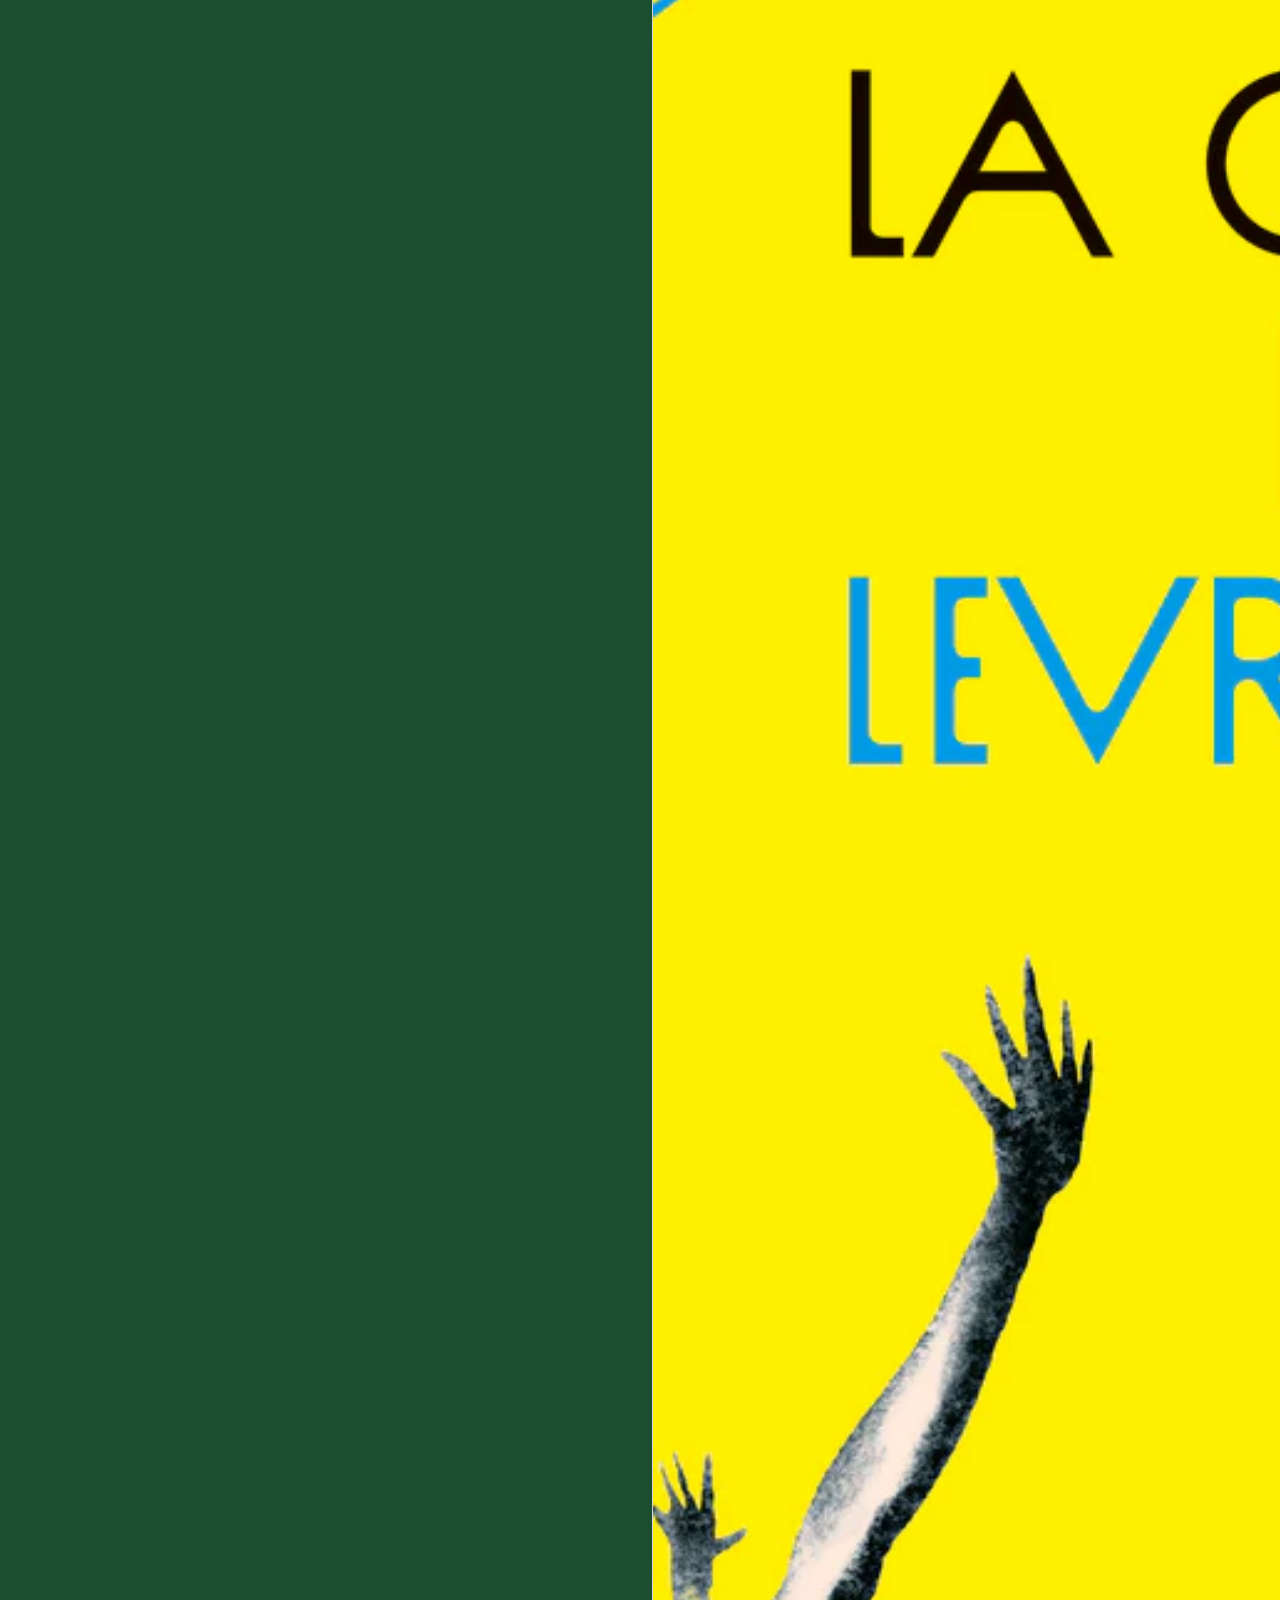
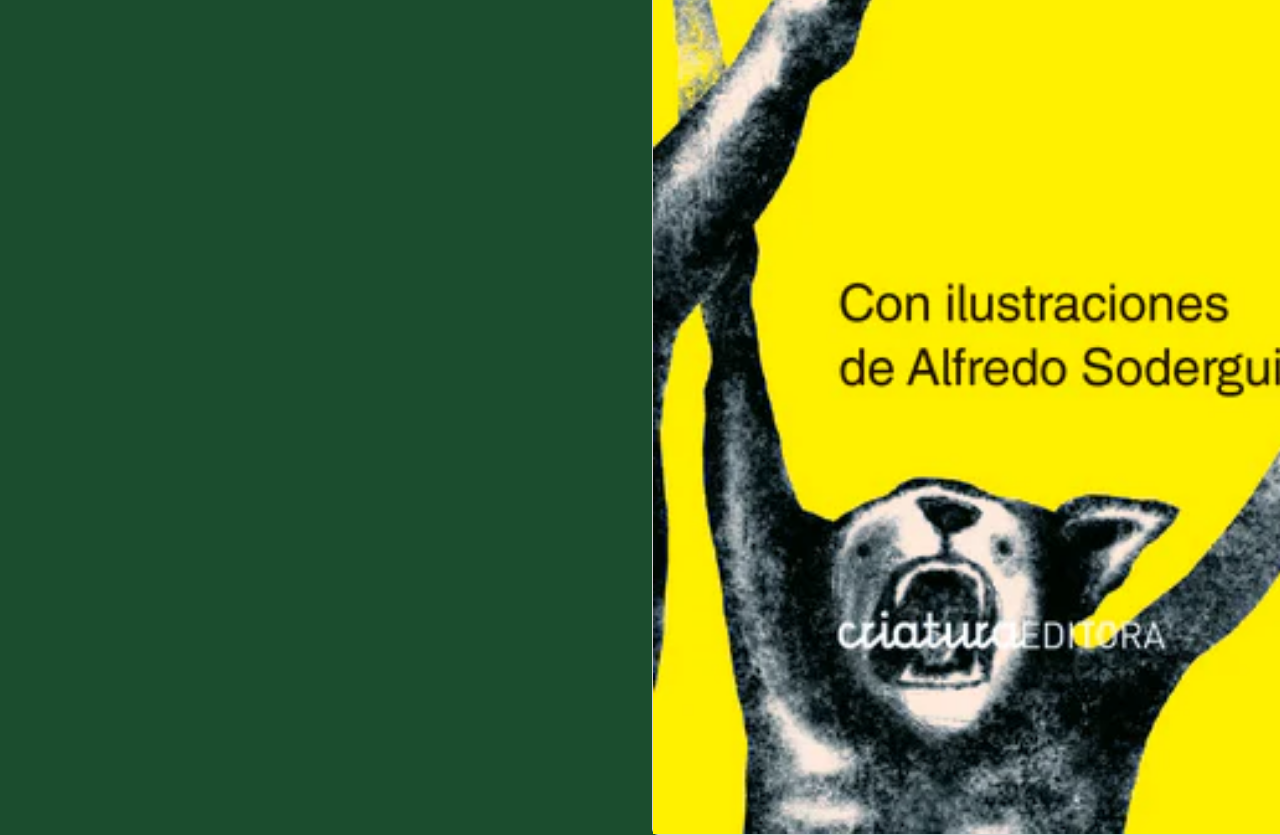
==== commit c310a02c: "Se agregaron los botones de carrito y perfil" ====
--- a/Public/index.html
+++ b/Public/index.html
@@ -13,7 +13,8 @@
 
     <link href="https://cdn.jsdelivr.net/npm/bootstrap@5.3.8/dist/css/bootstrap.min.css" rel="stylesheet">
     
-
+    <link rel="stylesheet" href="src/css/components.css">
+    <link rel="stylesheet" href="src/css/header.css">
     <link rel="stylesheet" href="src/css/index.css">
 
 </head>
@@ -39,7 +40,16 @@
                 <img src="Resources/logos/libreriaElLugar.png" alt="Libreria El Lugar">
             </div>
             <div class="header-container">
-                
+                <div class="icon-container uC" id="profileBtn">
+                    <svg class="icon" viewBox="324 1999 20 20" xmlns="http://www.w3.org/2000/svg" role="img" aria-labelledby="profile">
+                        <path fill="currentColor" d="M334,2011 C337.785,2011 340.958,2013.214 341.784,2017 L326.216,2017 C327.042,2013.214 330.215,2011 334,2011 M330,2005 C330,2002.794 331.794,2001 334,2001 C336.206,2001 338,2002.794 338,2005 C338,2007.206 336.206,2009 334,2009 C331.794,2009 330,2007.206 330,2005 M337.758,2009.673 C339.124,2008.574 340,2006.89 340,2005 C340,2001.686 337.314,1999 334,1999 C330.686,1999 328,2001.686 328,2005 C328,2006.89 328.876,2008.574 330.242,2009.673 C326.583,2011.048 324,2014.445 324,2019 L344,2019 C344,2014.445 341.417,2011.048 337.758,2009.673"/>
+                    </svg>
+                </div>
+                <div class="icon-container uC" id="cartBtn">
+                    <svg class="icon" viewBox="0 0 24 24" xmlns="http://www.w3.org/2000/svg" role="img" aria-labelledby="cart">
+                        <path d="M6.29977 5H21L19 12H7.37671M20 16H8L6 3H3M9 20C9 20.5523 8.55228 21 8 21C7.44772 21 7 20.5523 7 20C7 19.4477 7.44772 19 8 19C8.55228 19 9 19.4477 9 20ZM20 20C20 20.5523 19.5523 21 19 21C18.4477 21 18 20.5523 18 20C18 19.4477 18.4477 19 19 19C19.5523 19 20 19.4477 20 20Z" stroke="currentColor" stroke-width="2" stroke-linecap="round" stroke-linejoin="round"/>
+                    </svg>
+                </div>
             </div>
         </section>
         <nav class="sub-nav">
@@ -64,33 +74,35 @@
                 <hr style="margin-top: 15px; margin-bottom: 15px;">
                 <div class="row">
                     <div class="container">
-                        <h1><span style="color: #C2A85A;">+</span><span style="color: #C2A85A;" class="cifra">5000</span></h1>
+                        <h1 class="cifras">+<span class="cifra">5000</span></h1>
                         <p>Títulos disponibles</p>
                     </div>
                     <div class="container">
-                        <h1><span style="color: #C2A85A;">+</span><span style="color: #C2A85A;" class="cifra">5</span></h1>
+                        <h1 class="cifras">+<span class="cifra">10</span></h1>
                         <p>Años abiertos</p>
                     </div>
                     <div class="container">
-                        <h1><span style="color: #C2A85A;" class="cifra">100</span><span style="color: #C2A85A;">%</span></h1>
+                        <h1 class="cifras"><span class="cifra">100</span>%</h1>
                         <p>Pasión lectora</p>
                     </div>
                 </div>
                 <div class="books-illustration" id="books-shelf">
                     <div class="books-illustration" id="books-shelf">
-                    <div class="book" style="background: rgb(58,125,68); width: 3vw; height: 9vw; transform: rotate(-1.16deg);"><hr style="color: rgba(0, 0, 0, 0.473); border: 2px solid;"></div>
-                    <div class="book" style="background: rgb(200,146,42); width: 3vw; height: 7vw; transform: rotate(-1.30deg);"><hr style="color: rgba(0, 0, 0, 0.473); border: 2px solid;"></div>
-                    <div class="book" style="background: rgb(91,45,142); width: 3vw; height: 6vw; transform: rotate(-1.69deg);"><hr style="color: rgba(0, 0, 0, 0.473); border: 2px solid;"></div>
-                    <div class="book" style="background: rgb(192,57,43); width: 3vw; height: 9vw; transform: rotate(1.23deg);"><hr style="color: rgba(0, 0, 0, 0.473); border: 2px solid;"></div>
-                    <div class="book" style="background: rgb(68, 235, 132); width: 3vw; height: 5vw; transform: rotate(1.17deg);"><hr style="color: rgba(0, 0, 0, 0.473); border: 2px solid;"></div>
-                    <div class="book" style="background: rgb(41,128,185); width: 3vw; height: 7vw; transform: rotate(-1.58deg);"><hr style="color: rgba(0, 0, 0, 0.473); border: 2px solid;"></div>
-                    <div class="book" style="background: rgb(139,69,19); width: 3vw; height: 9vw; transform: rotate(0.95deg);"><hr style="color: rgba(0, 0, 0, 0.473); border: 2px solid;"></div>
-                    <div class="book" style="background: rgb(44,62,80); width: 3vw; height: 6vw; transform: rotate(1.82deg);"><hr style="color: rgba(0, 0, 0, 0.473); border: 2px solid;"></div>
-                    <div class="book" style="background: rgb(200,146,42); width: 3vw; height: 6vw; transform: rotate(2.39deg);"><hr style="color: rgba(0, 0, 0, 0.473); border: 2px solid;"></div>
+                    <div class="book" style="background: rgb(58,125,68); width: 3vw; height: 17vh; transform: rotate(-1.16deg);"><hr style="color: rgba(0, 0, 0, 0.473); border: 2px solid;"></div>
+                    <div class="book" style="background: rgb(200,146,42); width: 3vw; height: 14vh; transform: rotate(-1.30deg);"><hr style="color: rgba(0, 0, 0, 0.473); border: 2px solid;"></div>
+                    <div class="book" style="background: rgb(91,45,142); width: 3vw; height: 12vh; transform: rotate(-1.69deg);"><hr style="color: rgba(0, 0, 0, 0.473); border: 2px solid;"></div>
+                    <div class="book" style="background: rgb(192,57,43); width: 3vw; height: 16vh; transform: rotate(1.23deg);"><hr style="color: rgba(0, 0, 0, 0.473); border: 2px solid;"></div>
+                    <div class="book" style="background: rgb(68, 235, 132); width: 3vw; height: 15vh; transform: rotate(1.17deg);"><hr style="color: rgba(0, 0, 0, 0.473); border: 2px solid;"></div>
+                    <div class="book" style="background: rgb(41,128,185); width: 3vw; height: 17vh; transform: rotate(-1.58deg);"><hr style="color: rgba(0, 0, 0, 0.473); border: 2px solid;"></div>
+                    <div class="book" style="background: rgb(139,69,19); width: 3vw; height: 13vh; transform: rotate(0.95deg);"><hr style="color: rgba(0, 0, 0, 0.473); border: 2px solid;"></div>
+                    <div class="book" style="background: rgb(44,62,80); width: 3vw; height: 17vh; transform: rotate(1.82deg);"><hr style="color: rgba(0, 0, 0, 0.473); border: 2px solid;"></div>
+                    <div class="book" style="background: rgb(200,146,42); width: 3vw; height: 11vh; transform: rotate(2.39deg);"><hr style="color: rgba(0, 0, 0, 0.473); border: 2px solid;"></div>
+                    <div class="book" style="background: rgb(41,128,185); width: 3vw; height: 17vh; transform: rotate(-1.58deg);"><hr style="color: rgba(0, 0, 0, 0.473); border: 2px solid;"></div>
+                    
                 </div>
                 </div>
             </section>
-            <aside class="container two-parter">
+            <aside class="container two-parter" style="display: flex; align-items: center;">
                 <div class="carousel-wrapper">
                     <div class="product-row" id="row">
                         <div class="card"><img src="Resources/libros/Asangrefria.png"></div> 
@@ -109,9 +121,13 @@
                 <h1>— Destacados</h1> 
             </header>
             <div class="section-title">
-                <h2>Libros que no <br>puedes <span style="color: #1B4D2E;"><i>perderte</i></span></h2>
-                <p>Estos son los libros más populares de la librería</p>
-            </div>
+                <h3 style="font-weight: bold;">Libros que no puedes <span style="color: #1B4D3E;"><i>perderte</i></span></h3>
+                
+            </div>
+            <hr>
+            Repensaré este diseño luego
+            <!--
+            
             <div class="destacados-body">
                 <div class="libroMes">
                     <header class="d-flex align-items-center">
@@ -186,7 +202,7 @@
 
                 </div>
             </div>
-            
+            -->
         </section>
         <section class="contact-section" id="contacto">
             <header class="contact-header">
--- a/Public/src/css/index.css
+++ b/Public/src/css/index.css
@@ -11,205 +11,13 @@
 body{
     width: 100%;
 }
-h1,h2{
-    font-family: "Fraunces", sans-serif;
-    line-height: 1.15;
-    font-weight: bold;
-}
-h3{font-family: "Fraunces", sans-serif;}
-h1{font-size: clamp(28px, 3.5vw, 46px);}
-h2{font-size: clamp(20px, 3vw, 36px);}
-p{font-family: "Plus Jakarta Sans", sans-serif;}
-
-.main-nav{
-    font-family: "Plus Jakarta Sans", sans-serif;
-
-    transition: transform 0.3s ease;
-    height: 20vh;
-    width: 100%;
-    transition: height 0.3s ease;
-    display: flex;
-    flex-direction: column;
-
-    background: #EBE9DA;
-    position: fixed;
-    top: 0;
-    left: 0;
-    z-index: 1;
-
-    border-bottom: #b8b6ad 1px solid;
-}
-.sub-nav{
-    display: flex;
-    align-items: center;
-    justify-content: center;
-    gap: 1rem;
-    height: 5vh;
-    width: 100%;
-    list-style: none;
-    text-decoration: none;
-    margin: 0;
-    padding: 0;
-}
-.sub-nav li{
-    display: flex;
-    justify-content: center;
-    align-items: center;
-}
-.header-container{
-    display: flex;
-    flex: 1;
-    height: 15vh;
-    flex-direction: row;
-    justify-content: space-evenly;
-    align-items: center;
-    transition: transform 0.3s ease;
-}
-.main-nav.hidden{
-    height: 5vh;
-}
-#header{
-    transition:all 0.3s ease;
-}
-.main-nav.hidden #header {
-    height: 0;
-    opacity: 0;
-    pointer-events: none;
-}
-.logo-container{
-    height: 120%;
-    width: 10vw;
-    display: flex;
-    align-items: center;
-    justify-content: center;
-    padding-top: 20px;
-}
-.logo-container img{
-    height: 100%;
-    width: auto;
-    object-fit: contain;
-    filter: drop-shadow(0 0 3px #fff);
-}
-
-.searchbar-form button {
-    border: none;
-    background: none;
-    color: #1A1A1A;
-    display: flex;
-    align-items: center;
-    justify-content: center;
-}
-
-.searchbar-form {
-    --timing: 0.3s;
-    --width-of-input: clamp(180px, 20vw, 275px);
-    --height-of-input: clamp(35px, 4vw, 60px);
-    --border-height: 4px;
-    --input-bg: #FFFDF7;
-    --border-color: #1B4D2E;
-    --border-radius: 30px;
-    --after-border-radius: 1px;
+
+.main-section{
+    height: 85vh;
+    font-family: 'Fraunces', sans-serif;
+
     position: relative;
-    border: #000 1px solid;
-    width: var(--width-of-input);
-    height: var(--height-of-input);
-    display: flex;
-    align-items: center;
-    padding-inline: 0.8em;
-    border-radius: var(--border-radius);
-    transition: border-radius 0.5s ease;
-    background: var(--input-bg,#fff);
-}
-
-.input {
-    font-size: 0.9rem;
-    background-color: transparent;
-    width: 100%;
-    height: 100%;
-    padding-inline: 0.5em;
-    padding-block: 0.7em;
-    border: none;
-}
-.input::placeholder{
-    color: #1A1A1A;
-}
-
-.searchbar-form:before {
-    content: "";
-    position: absolute;
-    background: var(--border-color);
-    transform: scaleX(0);
-    transform-origin: center;
-    width: 100%;
-    height: var(--border-height);
-    left: 0;
-    bottom: 0;
-    border-radius: 1px;
-    transition: transform var(--timing) ease;
-}
-
-.searchbar-form:focus-within {
-    border-radius: var(--after-border-radius);
-}
-
-input:focus {
-    outline: none;
-}
-
-.searchbar-form:focus-within:before {
-    transform: scale(1);
-}
-.reset {
-    border: none;
-    background: none;
-    opacity: 0;
-    visibility: hidden;
-}
-input:not(:placeholder-shown) ~ .reset {
-    opacity: 1;
-    visibility: visible;
-}
-.searchbar-form svg {
-    width: 17px;
-}
-.nav-item {
-position: relative;
-display: inline-block;
-text-decoration: none;
-
-}
-.nav-item a{
-    cursor: pointer;
-    text-decoration: none;
-    color: #000;
-    font-weight: bold;
-}
-
-.nav-item::after {
-content: "";
-position: absolute;
-left: 50%;
-bottom: -4px;
-width: 0;
-height: 2px;
-background-color: #0E5A2D;
-transition: all 0.3s ease;
-transform: translateX(-50%);
-}
-
-.nav-item:hover::after {
-width: 100%;
-}
-.nav-item a:hover{
-    color: #C2A85A;
-}
-
-.main-section{
-    height: 100vh;
-    border-bottom: solid 2px #dddddd;
-    font-family: 'Fraunces', sans-serif;
-
-    position: relative;
+
 }
 
 .main-section p{
@@ -217,13 +25,17 @@
 }
 
 .main-section#inicio{
-    padding: 3rem;
+    padding: 0PX 3rem;
     background-color: #1B4D2E;
 
     color: #fff;
 
     display: flex;
     align-items: center;
+}
+.main-section .cifras{
+    color: #C2A85A;
+    font-weight: bold;
 }
 .main-section#destacados{
     background-color: #EBE9DA;
@@ -233,9 +45,6 @@
     flex-direction: column;
 }
 
-.main-section#destacados h1{
-    color: #C8922B;
-}
 .destacados-body{
     display: flex;
     justify-content: space-between;
@@ -333,6 +142,7 @@
 }
 .section-header{
     height: fit-content;
+    color: #C8922B;
     width: 100%;
 }
 .section-title{
@@ -401,91 +211,11 @@
 #inicio, #contacto {
     scroll-margin-top: 200px;
 }
-.carousel-wrapper{
-    margin-top: 10vh;
-    position: relative; 
-    padding: 20px;
-
-    border-left: #000 0px solid;
-    border-radius: 10px;
-
-    display: flex;
-    align-items: center;
-} 
-.product-row{
-    display: flex; 
-    overflow-x: auto; 
-    gap: 1rem; scroll-behavior: smooth; 
-    padding: 10px;
-    scroll-snap-type: x mandatory;
-    mask-image: linear-gradient(
-        to right,
-        transparent,
-        black 3%,
-        black 97%,
-        transparent
-    );
-
-    -webkit-mask-image: linear-gradient(
-        to right,
-        transparent,
-        black 10%,
-        black 90%,
-        transparent
-    );
-} 
-.product-row::-webkit-scrollbar { 
-    display: none;
-} 
-.card{ 
-    min-width: 50px ; 
-    flex: 0 0 auto; 
-    background-color: #ffffff00; 
-
-    border-radius: 20px; 
-    transition: transform 0.3s; 
-    overflow: hidden;
-    scroll-snap-align: start;
-}
-.carousel-wrapper .card{ 
-    width: 15vw; 
-}
-
-.card img{
-    width: 100%;
-    aspect-ratio: 2 / 3; 
-    object-fit: cover;
-    display: block;
-}
-.libroMes .card{
-    width: 9vw;
-    min-width: unset; 
-}
-.libroMes>*{
-    margin-bottom: 0;
-}
-
-
-.scroll-btn{ 
-    position: absolute; 
-    top: 50%; transform: translateY(-50%); 
-    background: rgba(0,0,0,0.7); 
-    border: none; 
-    color: white; 
-    font-size: 24px; 
-    padding: 10px; 
-    cursor: pointer; 
-    border-radius: 50%; 
-} 
-.scroll-left{ 
-    left: 10px; 
-} 
-.scroll-right{ 
-    right: 10px; 
-}
+
 .two-parter{
     width: 50% ;
-    
+    height: 80%;
+    gap: 2rem;
 }
 .two-parter .container{
     width: fit-content;
@@ -498,19 +228,7 @@
     
 }
 
-.button{
-    all: unset;
-
-    font-family: "Plus Jakarta Sans", sans-serif;
-    width: fit-content ;
-    padding: 10px 15px;
-    border-radius: 20px;
-    transition: all 0.3s ease;
-}
-.button:hover{
-    cursor: pointer;
-    transform: translateY(-5px);
-}
+
 #btnCatalogue{
     background-color: #F0C05F;
     color: black;
@@ -519,23 +237,4 @@
 #btnLocation{
     border: 2px solid #fff;
 }
-.book {
-    border-radius: 6px 12px 12px 6px;
-    flex-shrink: 0;
-    transform-origin: bottom center;
-    transition: transform 0.3s;
-
-    padding-top: 10px;
-}
-.books-illustration {
-    position: absolute;
-    left: 3.5vw;
-    bottom: 5px;
-    width: fit-content;
-    height: fit-content;
-    display: flex;
-    align-items: flex-end;
-    justify-content: center;
-    gap: 12px;
-    
-}
+
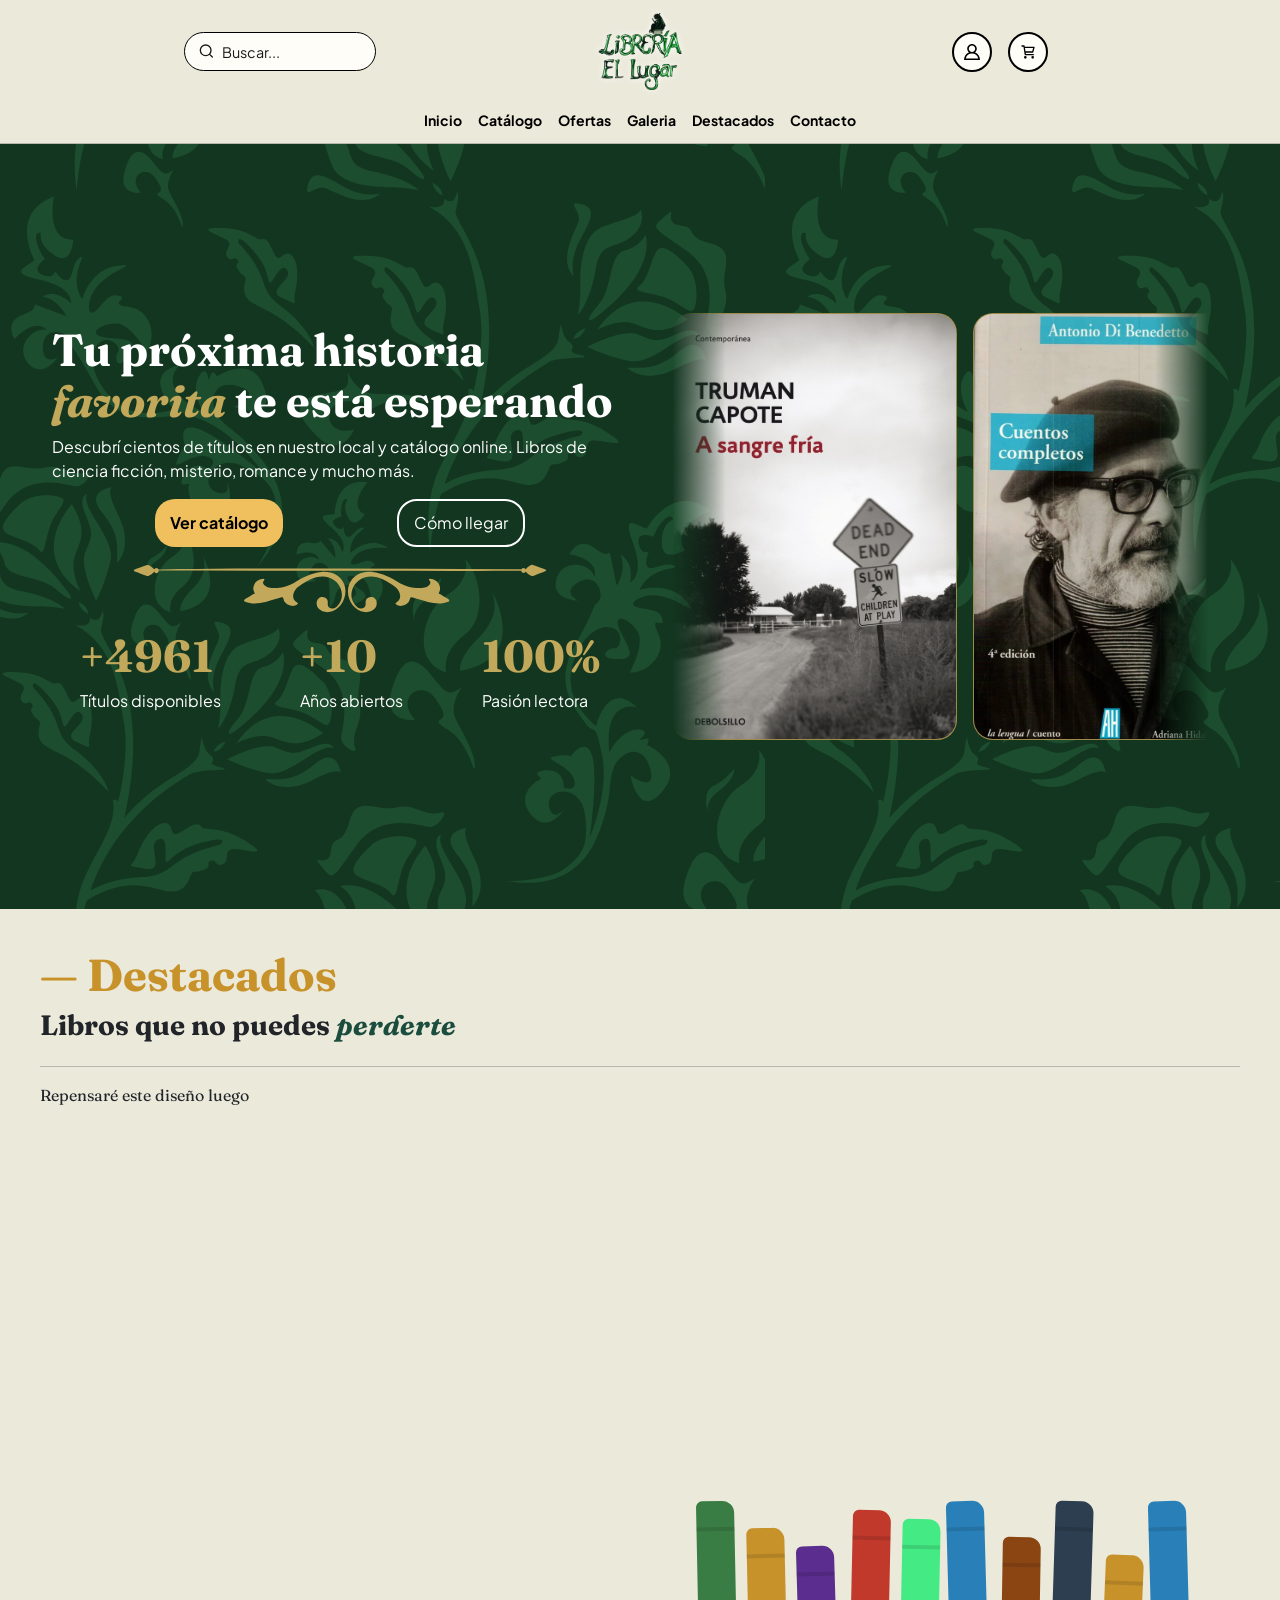
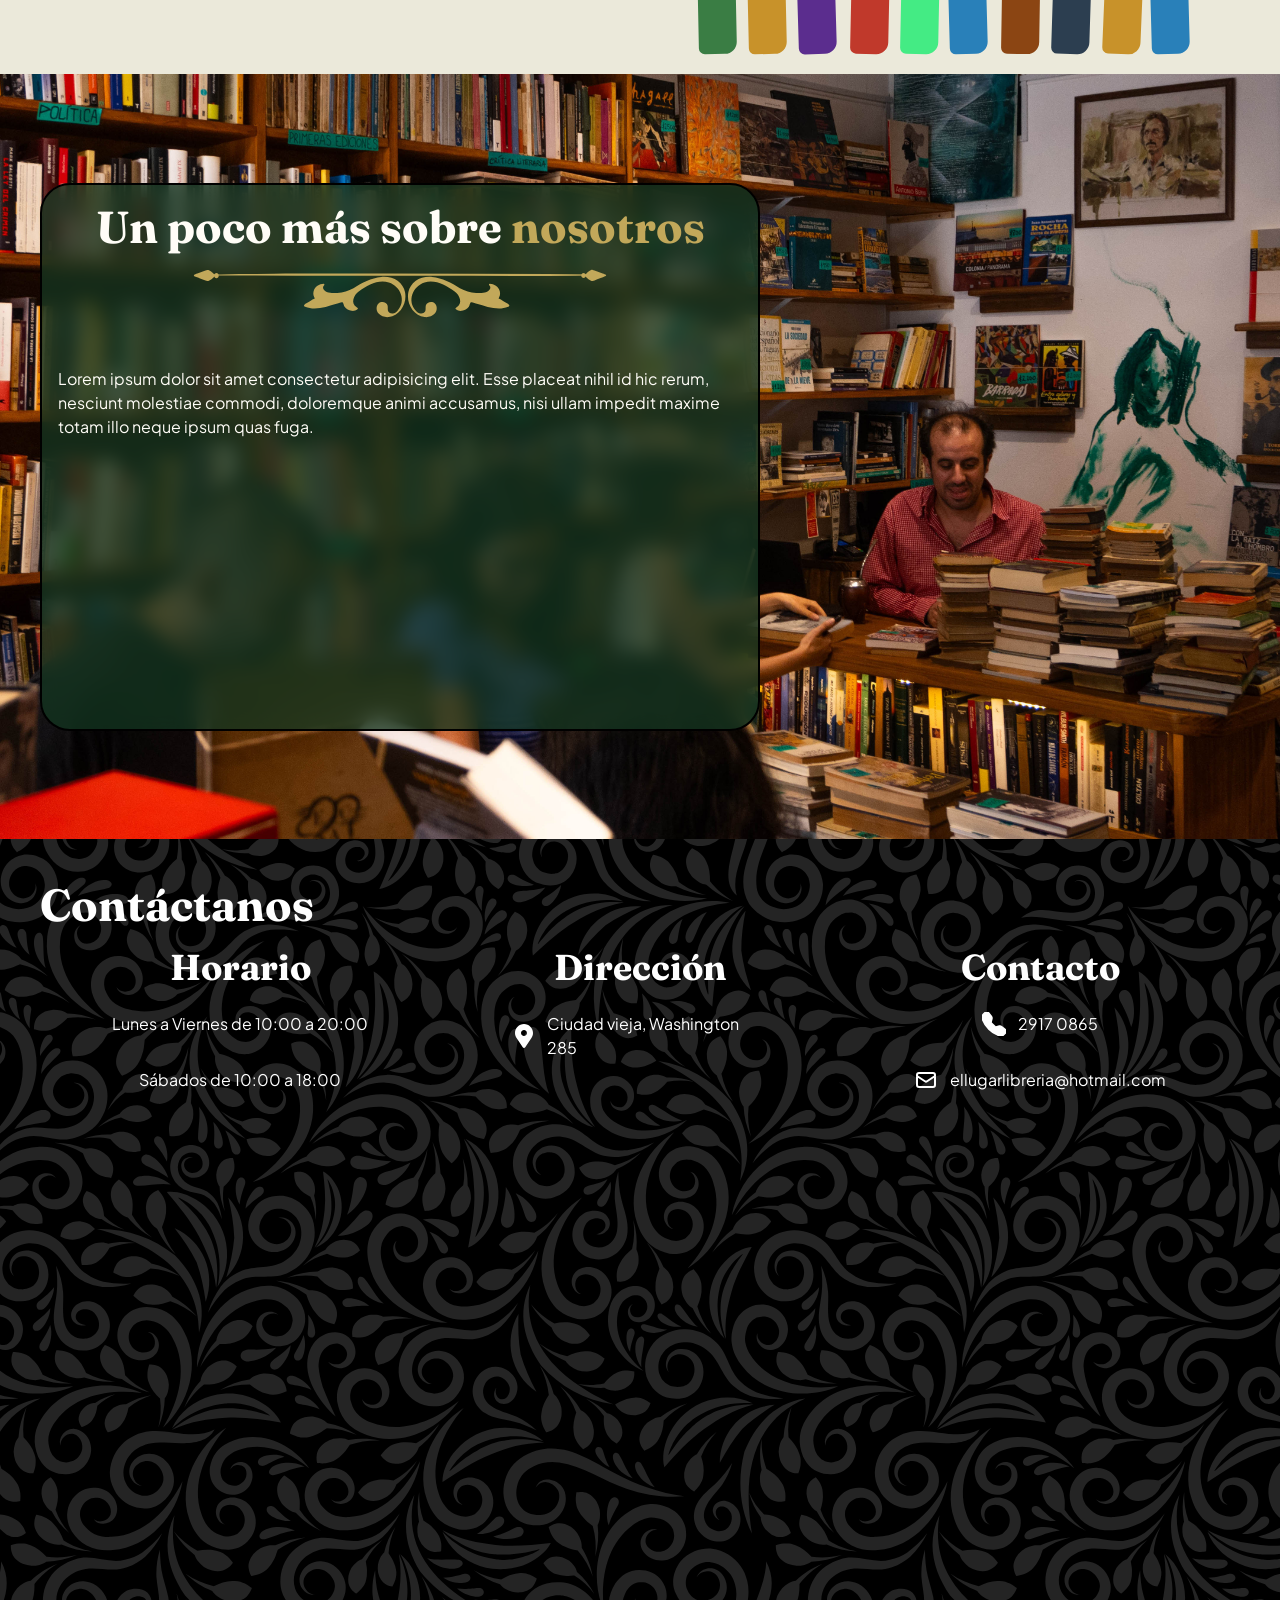
==== commit cd2d9212: "muchos cambios se agrego el catalogo y se actualizo el index" ====
--- a/Public/index.html
+++ b/Public/index.html
@@ -55,8 +55,9 @@
         <nav class="sub-nav">
             <ul class="sub-nav">
                 <li class="nav-item"><a href="#inicio">Inicio</a></li>
-                <li class="nav-item uC"><a href="">Catálogo</a></li>
+                <li class="nav-item"><a href="catalogue.html">Catálogo</a></li>
                 <li class="nav-item uC"><a href="">Ofertas</a></li>
+                <li class="nav-item"><a href="#galeria">Galeria</a></li>
                 <li class="nav-item"><a href="#destacados">Destacados</a></li>
                 <li class="nav-item"><a href="#contacto">Contacto</a></li>
             </ul>
@@ -69,40 +70,29 @@
                 <p>Descubrí cientos de títulos en nuestro local y catálogo online. Libros de ciencia ficción, misterio, romance y mucho más.</p>
                 <div class="row" style="margin-top: 15px;">
                     <button class="button uC" id="btnCatalogue">Ver catálogo</button>
-                    <button class="button uC" id="btnLocation">Como llegar</button>
+                    <button class="button uC" id="btnLocation">Cómo llegar</button>
                 </div>
-                <hr style="margin-top: 15px; margin-bottom: 15px;">
+                <div class="floral-hr-container">
+                    <svg class="floral-hr" viewBox="0 0 132 20" xmlns="http://www.w3.org/2000/svg" fill="currentColor"><g transform="matrix(1.4114917,0,0,1.4114917,-72.655948,-241.74404)"><path d="m 76.903603,181.34595 c 2.324894,0.93715 4.793986,-0.0405 7.050882,-0.68554 0.236537,-0.0677 1.141941,-0.44926 1.351491,-0.32226 0.188384,0.1143 0.293688,0.79878 0.457729,1.00859 0.370682,0.47387 0.968111,0.81439 1.5621,0.90196 0.463815,0.0685 0.963084,-0.0328 1.325298,-0.3302 0.0471,-0.0386 0.09393,-0.0836 0.110067,-0.14234 0.04339,-0.15663 -0.13679,-0.27279 -0.276754,-0.35481 -1.459442,-0.85487 -0.627063,-2.76595 0.461169,-3.51499 2.061368,-1.41869 4.374091,-2.76966 6.788679,-2.01771 2.652977,0.82629 3.995737,4.25556 1.895739,6.38202 -0.277283,0.28072 -0.615421,0.52334 -1.004623,0.58869 -0.389202,0.0654 -0.832643,-0.0852 -1.022614,-0.431 -0.223838,-0.40693 -0.04551,-0.92075 -0.160867,-1.37054 -0.209285,-0.81519 -1.43219,-1.05093 -2.037821,-0.4662 -0.605366,0.58473 -0.537368,1.6547 0.01773,2.28706 0.555361,0.63235 1.466321,0.86227 2.302934,0.77099 2.173552,-0.23759 3.766873,-2.48179 3.734329,-4.66804 -0.0048,-0.31512 -0.03784,-0.6313 -0.101336,-0.94086 -0.202406,-0.98848 -0.779991,-1.88595 -1.585912,-2.49079 -0.943504,-0.70829 -2.152386,-0.98292 -3.317081,-0.948 -0.141023,0.004 -0.281782,0.0114 -0.421217,0.0249 -2.265627,0.21855 -4.372504,1.27185 -6.262952,2.549 -1.135856,0.59346 -2.32066,1.0332 -3.630083,1.06521 -0.659871,0.0161 -1.330854,0.0132 -1.979084,-0.11218 -0.561975,-0.10875 -1.757891,-0.83661 -0.989277,-1.64227 0.126736,-0.13282 0.04868,-0.33179 -0.118533,-0.32597 -0.964406,0.0341 -1.957652,0.57626 -2.252133,1.68619 -0.07779,0.29342 -0.08996,0.6051 -0.02646,0.90276 0.05556,0.26035 0.245534,0.48419 0.29898,0.72046 -0.709348,0.25612 -1.297782,0.79904 -1.98755,1.11178 -0.334963,0.1524 -0.683948,0.56197 -0.182828,0.76412 z"/><path d="m 122.57545,181.34595 c -2.3249,0.93715 -4.79399,-0.0405 -7.05088,-0.68554 -0.23654,-0.0677 -1.14194,-0.44926 -1.35149,-0.32226 -0.18839,0.1143 -0.29369,0.79878 -0.45773,1.00859 -0.37068,0.47387 -0.96811,0.81439 -1.5621,0.90196 -0.46382,0.0685 -0.96309,-0.0328 -1.3253,-0.3302 -0.0471,-0.0386 -0.0939,-0.0836 -0.11007,-0.14234 -0.0434,-0.15663 0.13679,-0.27279 0.27702,-0.35481 1.45944,-0.85487 0.62706,-2.76595 -0.46143,-3.51499 -2.06137,-1.41869 -4.37409,-2.76966 -6.78868,-2.01771 -2.65298,0.82629 -3.995739,4.25556 -1.89574,6.38202 0.27728,0.28072 0.61542,0.52334 1.00462,0.58869 0.3892,0.0654 0.83265,-0.0852 1.02262,-0.431 0.22383,-0.40693 0.0455,-0.92075 0.16086,-1.37054 0.20929,-0.81519 1.43219,-1.05093 2.03756,-0.4662 0.60537,0.58473 0.53737,1.6547 -0.0177,2.28706 -0.55536,0.63235 -1.46632,0.86227 -2.30293,0.77099 -2.17355,-0.23759 -3.766874,-2.48179 -3.73433,-4.66804 0.005,-0.31512 0.0378,-0.6313 0.10134,-0.94086 0.2024,-0.98848 0.77999,-1.88595 1.58591,-2.49079 0.9435,-0.70829 2.15238,-0.98292 3.31708,-0.948 0.14129,0.004 0.28178,0.0114 0.42122,0.0249 2.26589,0.21855 4.3725,1.27185 6.26295,2.549 1.13585,0.59346 2.32066,1.0332 3.63008,1.06521 0.65987,0.0161 1.33086,0.0132 1.97908,-0.11218 0.56198,-0.10875 1.7579,-0.83661 0.98928,-1.64227 -0.12673,-0.13282 -0.0487,-0.33179 0.11853,-0.32597 0.96441,0.0341 1.95766,0.57626 2.25214,1.68619 0.0778,0.29342 0.09,0.6051 0.0265,0.90276 -0.0556,0.26035 -0.24554,0.48419 -0.29898,0.72046 0.70934,0.25612 1.29778,0.79904 1.98755,1.11178 0.33549,0.1524 0.68447,0.56197 0.18309,0.76412 z"/><path d="m 143.64184,174.21066 c -0.51382,-0.118 -1.21285,-0.13044 -1.85923,-0.13626 -15.73662,-0.14472 -31.48303,-0.20029 -47.226271,-0.20029 -3.020748,-0.003 -6.041761,-0.0135 -9.062509,-0.0135 -5.11757,0 -10.390981,0.009 -15.567024,0.0474 -2.633663,0.0196 -5.267061,0.0468 -7.898871,0.0847 -1.355725,0.0196 -2.711185,0.0418 -4.066117,0.0672 -0.874183,0.0164 -2.571221,-0.0569 -3.169708,0.17515 0.456671,0.10981 1.174221,0.0971 1.74625,0.0971 15.989829,0 31.979658,0.0111 47.96949,0.0167 6.43413,0.002 12.84737,0.0339 19.27251,0.0505 6.66036,0.0175 13.335,0.0344 19.96599,-0.16192 -0.0336,-0.01 -0.0685,-0.0183 -0.10451,-0.0267 z"/><path d="m 56.345214,174.71284 c 0.104775,-0.0955 0.210079,-0.18812 0.323586,-0.27728 0.03122,-0.031 0.068,-0.0598 0.107685,-0.0876 0.0013,-0.0138 -2.65e-4,-0.0278 -0.0074,-0.0418 -0.01588,-0.031 -0.04445,-0.0598 -0.07356,-0.0889 -0.121972,-0.0968 -0.234685,-0.19738 -0.34581,-0.30136 -0.26035,-0.24315 -0.927894,-0.92128 -1.455208,-0.85937 -0.145786,0.0172 -0.276754,0.0659 -0.404284,0.11377 -0.410104,0.15399 -0.820208,0.30798 -1.230577,0.46196 l -0.615156,0.23099 c -0.285221,0.10715 -0.602192,0.15134 -0.752475,0.36115 -0.06403,0.0894 -0.03545,0.16087 0.07461,0.2294 0.178064,0.11059 0.405341,0.17859 0.623093,0.25056 0.228336,0.0754 0.443442,0.16615 0.662782,0.25161 0.408516,0.15928 0.817033,0.31856 1.225285,0.47811 0.127,0.0495 0.25744,0.10001 0.40296,0.11906 0.526786,0.0685 1.201473,-0.60087 1.464469,-0.84032 z"/><path d="m 57.463872,174.34057 c -0.0016,0.31301 -0.233362,0.56542 -0.517789,0.56357 -0.284163,-0.002 -0.513292,-0.25718 -0.51144,-0.57045 0.0016,-0.313 0.233627,-0.56541 0.51779,-0.56356 0.284162,0.002 0.513027,0.25718 0.511439,0.57044 z"/><path d="m 140.12235,174.69776 c -0.10477,-0.0955 -0.21008,-0.18812 -0.32358,-0.27728 -0.0312,-0.031 -0.068,-0.0598 -0.10769,-0.0876 -0.003,-0.0138 2.6e-4,-0.0278 0.007,-0.0418 0.0159,-0.031 0.0445,-0.0598 0.0736,-0.0889 0.12198,-0.0968 0.23469,-0.19738 0.34581,-0.30136 0.26035,-0.24316 0.9279,-0.92128 1.45521,-0.85937 0.14579,0.0172 0.27676,0.0659 0.40428,0.11377 0.41011,0.15399 0.82021,0.30798 1.23058,0.46196 l 0.61516,0.23098 c 0.28522,0.10716 0.60219,0.15135 0.75247,0.36116 0.064,0.0892 0.0357,0.16087 -0.0746,0.22913 -0.17806,0.1106 -0.40534,0.17859 -0.62309,0.25056 -0.22834,0.0754 -0.44345,0.16616 -0.66278,0.25162 -0.40852,0.15928 -0.81704,0.31856 -1.22529,0.4781 -0.127,0.0495 -0.25744,0.10001 -0.40296,0.11906 -0.52652,0.0691 -1.20147,-0.60034 -1.46447,-0.84005 z"/><path d="m 139.00369,174.32549 c 0.003,0.31327 0.23336,0.56542 0.51779,0.56356 0.28416,-0.002 0.51329,-0.25717 0.51144,-0.57044 -0.003,-0.31326 -0.23336,-0.56541 -0.51779,-0.56356 -0.2839,0.002 -0.51303,0.25744 -0.51144,0.57044 z"/></g></svg>
+                </div>
                 <div class="row">
-                    <div class="container">
+                    <div class="container cifras-container">
                         <h1 class="cifras">+<span class="cifra">5000</span></h1>
                         <p>Títulos disponibles</p>
                     </div>
-                    <div class="container">
+                    <div class="container cifras-container">
                         <h1 class="cifras">+<span class="cifra">10</span></h1>
                         <p>Años abiertos</p>
                     </div>
-                    <div class="container">
+                    <div class="container cifras-container">
                         <h1 class="cifras"><span class="cifra">100</span>%</h1>
                         <p>Pasión lectora</p>
                     </div>
                 </div>
-                <div class="books-illustration" id="books-shelf">
-                    <div class="books-illustration" id="books-shelf">
-                    <div class="book" style="background: rgb(58,125,68); width: 3vw; height: 17vh; transform: rotate(-1.16deg);"><hr style="color: rgba(0, 0, 0, 0.473); border: 2px solid;"></div>
-                    <div class="book" style="background: rgb(200,146,42); width: 3vw; height: 14vh; transform: rotate(-1.30deg);"><hr style="color: rgba(0, 0, 0, 0.473); border: 2px solid;"></div>
-                    <div class="book" style="background: rgb(91,45,142); width: 3vw; height: 12vh; transform: rotate(-1.69deg);"><hr style="color: rgba(0, 0, 0, 0.473); border: 2px solid;"></div>
-                    <div class="book" style="background: rgb(192,57,43); width: 3vw; height: 16vh; transform: rotate(1.23deg);"><hr style="color: rgba(0, 0, 0, 0.473); border: 2px solid;"></div>
-                    <div class="book" style="background: rgb(68, 235, 132); width: 3vw; height: 15vh; transform: rotate(1.17deg);"><hr style="color: rgba(0, 0, 0, 0.473); border: 2px solid;"></div>
-                    <div class="book" style="background: rgb(41,128,185); width: 3vw; height: 17vh; transform: rotate(-1.58deg);"><hr style="color: rgba(0, 0, 0, 0.473); border: 2px solid;"></div>
-                    <div class="book" style="background: rgb(139,69,19); width: 3vw; height: 13vh; transform: rotate(0.95deg);"><hr style="color: rgba(0, 0, 0, 0.473); border: 2px solid;"></div>
-                    <div class="book" style="background: rgb(44,62,80); width: 3vw; height: 17vh; transform: rotate(1.82deg);"><hr style="color: rgba(0, 0, 0, 0.473); border: 2px solid;"></div>
-                    <div class="book" style="background: rgb(200,146,42); width: 3vw; height: 11vh; transform: rotate(2.39deg);"><hr style="color: rgba(0, 0, 0, 0.473); border: 2px solid;"></div>
-                    <div class="book" style="background: rgb(41,128,185); width: 3vw; height: 17vh; transform: rotate(-1.58deg);"><hr style="color: rgba(0, 0, 0, 0.473); border: 2px solid;"></div>
-                    
-                </div>
+                
                 </div>
             </section>
-            <aside class="container two-parter" style="display: flex; align-items: center;">
+            <aside class="container two-parter hide" style="display: flex; align-items: center;">
                 <div class="carousel-wrapper">
                     <div class="product-row" id="row">
                         <div class="card"><img src="Resources/libros/Asangrefria.png"></div> 
@@ -116,6 +106,9 @@
                 </div>
             </aside>
         </section>
+
+        
+
         <section class="main-section" id="destacados">
             <header class="section-header">
                 <h1>— Destacados</h1> 
@@ -126,87 +119,41 @@
             </div>
             <hr>
             Repensaré este diseño luego
-            <!--
-            
-            <div class="destacados-body">
-                <div class="libroMes">
-                    <header class="d-flex align-items-center">
-                        <div class="badge-featured">
-                        <span class="star">★</span> Libro del mes
-                        </div>
-                    </header>
-                    <div style="width: 100%; display: flex; justify-content: center; align-items: center;">
-                        <div class="card"><img src="Resources/libros/laciudadmariolevrero.png"></div>
+
+            <div class="books-illustration" id="books-shelf">
+                <div class="books-illustration" id="books-shelf">
+                <div class="book" style="background: rgb(58,125,68); width: 3vw; height: 17vh; transform: rotate(-1.16deg);"><hr style="color: rgba(0, 0, 0, 0.473); border: 2px solid;"></div>
+                <div class="book" style="background: rgb(200,146,42); width: 3vw; height: 14vh; transform: rotate(-1.30deg);"><hr style="color: rgba(0, 0, 0, 0.473); border: 2px solid;"></div>
+                <div class="book" style="background: rgb(91,45,142); width: 3vw; height: 12vh; transform: rotate(-1.69deg);"><hr style="color: rgba(0, 0, 0, 0.473); border: 2px solid;"></div>
+                <div class="book" style="background: rgb(192,57,43); width: 3vw; height: 16vh; transform: rotate(1.23deg);"><hr style="color: rgba(0, 0, 0, 0.473); border: 2px solid;"></div>
+                <div class="book" style="background: rgb(68, 235, 132); width: 3vw; height: 15vh; transform: rotate(1.17deg);"><hr style="color: rgba(0, 0, 0, 0.473); border: 2px solid;"></div>
+                <div class="book" style="background: rgb(41,128,185); width: 3vw; height: 17vh; transform: rotate(-1.58deg);"><hr style="color: rgba(0, 0, 0, 0.473); border: 2px solid;"></div>
+                <div class="book" style="background: rgb(139,69,19); width: 3vw; height: 13vh; transform: rotate(0.95deg);"><hr style="color: rgba(0, 0, 0, 0.473); border: 2px solid;"></div>
+                <div class="book" style="background: rgb(44,62,80); width: 3vw; height: 17vh; transform: rotate(1.82deg);"><hr style="color: rgba(0, 0, 0, 0.473); border: 2px solid;"></div>
+                <div class="book" style="background: rgb(200,146,42); width: 3vw; height: 11vh; transform: rotate(2.39deg);"><hr style="color: rgba(0, 0, 0, 0.473); border: 2px solid;"></div>
+                <div class="book" style="background: rgb(41,128,185); width: 3vw; height: 17vh; transform: rotate(-1.58deg);"><hr style="color: rgba(0, 0, 0, 0.473); border: 2px solid;"></div>
+            </div>
+        </section>
+
+        <section class="main-section gallery-section" id="galeria">
+            <div class="gallery-container">
+                <header class="gallery-header">
+                    <h1 style="margin-bottom: 0;">Un poco más sobre <span style="color: #C2A85A;">nosotros</span></h1>
+                    <div class="floral-hr-container">
+                        <svg class="floral-hr" viewBox="0 0 132 20" xmlns="http://www.w3.org/2000/svg" fill="currentColor"><g transform="matrix(1.4114917,0,0,1.4114917,-72.655948,-241.74404)"><path d="m 76.903603,181.34595 c 2.324894,0.93715 4.793986,-0.0405 7.050882,-0.68554 0.236537,-0.0677 1.141941,-0.44926 1.351491,-0.32226 0.188384,0.1143 0.293688,0.79878 0.457729,1.00859 0.370682,0.47387 0.968111,0.81439 1.5621,0.90196 0.463815,0.0685 0.963084,-0.0328 1.325298,-0.3302 0.0471,-0.0386 0.09393,-0.0836 0.110067,-0.14234 0.04339,-0.15663 -0.13679,-0.27279 -0.276754,-0.35481 -1.459442,-0.85487 -0.627063,-2.76595 0.461169,-3.51499 2.061368,-1.41869 4.374091,-2.76966 6.788679,-2.01771 2.652977,0.82629 3.995737,4.25556 1.895739,6.38202 -0.277283,0.28072 -0.615421,0.52334 -1.004623,0.58869 -0.389202,0.0654 -0.832643,-0.0852 -1.022614,-0.431 -0.223838,-0.40693 -0.04551,-0.92075 -0.160867,-1.37054 -0.209285,-0.81519 -1.43219,-1.05093 -2.037821,-0.4662 -0.605366,0.58473 -0.537368,1.6547 0.01773,2.28706 0.555361,0.63235 1.466321,0.86227 2.302934,0.77099 2.173552,-0.23759 3.766873,-2.48179 3.734329,-4.66804 -0.0048,-0.31512 -0.03784,-0.6313 -0.101336,-0.94086 -0.202406,-0.98848 -0.779991,-1.88595 -1.585912,-2.49079 -0.943504,-0.70829 -2.152386,-0.98292 -3.317081,-0.948 -0.141023,0.004 -0.281782,0.0114 -0.421217,0.0249 -2.265627,0.21855 -4.372504,1.27185 -6.262952,2.549 -1.135856,0.59346 -2.32066,1.0332 -3.630083,1.06521 -0.659871,0.0161 -1.330854,0.0132 -1.979084,-0.11218 -0.561975,-0.10875 -1.757891,-0.83661 -0.989277,-1.64227 0.126736,-0.13282 0.04868,-0.33179 -0.118533,-0.32597 -0.964406,0.0341 -1.957652,0.57626 -2.252133,1.68619 -0.07779,0.29342 -0.08996,0.6051 -0.02646,0.90276 0.05556,0.26035 0.245534,0.48419 0.29898,0.72046 -0.709348,0.25612 -1.297782,0.79904 -1.98755,1.11178 -0.334963,0.1524 -0.683948,0.56197 -0.182828,0.76412 z"/><path d="m 122.57545,181.34595 c -2.3249,0.93715 -4.79399,-0.0405 -7.05088,-0.68554 -0.23654,-0.0677 -1.14194,-0.44926 -1.35149,-0.32226 -0.18839,0.1143 -0.29369,0.79878 -0.45773,1.00859 -0.37068,0.47387 -0.96811,0.81439 -1.5621,0.90196 -0.46382,0.0685 -0.96309,-0.0328 -1.3253,-0.3302 -0.0471,-0.0386 -0.0939,-0.0836 -0.11007,-0.14234 -0.0434,-0.15663 0.13679,-0.27279 0.27702,-0.35481 1.45944,-0.85487 0.62706,-2.76595 -0.46143,-3.51499 -2.06137,-1.41869 -4.37409,-2.76966 -6.78868,-2.01771 -2.65298,0.82629 -3.995739,4.25556 -1.89574,6.38202 0.27728,0.28072 0.61542,0.52334 1.00462,0.58869 0.3892,0.0654 0.83265,-0.0852 1.02262,-0.431 0.22383,-0.40693 0.0455,-0.92075 0.16086,-1.37054 0.20929,-0.81519 1.43219,-1.05093 2.03756,-0.4662 0.60537,0.58473 0.53737,1.6547 -0.0177,2.28706 -0.55536,0.63235 -1.46632,0.86227 -2.30293,0.77099 -2.17355,-0.23759 -3.766874,-2.48179 -3.73433,-4.66804 0.005,-0.31512 0.0378,-0.6313 0.10134,-0.94086 0.2024,-0.98848 0.77999,-1.88595 1.58591,-2.49079 0.9435,-0.70829 2.15238,-0.98292 3.31708,-0.948 0.14129,0.004 0.28178,0.0114 0.42122,0.0249 2.26589,0.21855 4.3725,1.27185 6.26295,2.549 1.13585,0.59346 2.32066,1.0332 3.63008,1.06521 0.65987,0.0161 1.33086,0.0132 1.97908,-0.11218 0.56198,-0.10875 1.7579,-0.83661 0.98928,-1.64227 -0.12673,-0.13282 -0.0487,-0.33179 0.11853,-0.32597 0.96441,0.0341 1.95766,0.57626 2.25214,1.68619 0.0778,0.29342 0.09,0.6051 0.0265,0.90276 -0.0556,0.26035 -0.24554,0.48419 -0.29898,0.72046 0.70934,0.25612 1.29778,0.79904 1.98755,1.11178 0.33549,0.1524 0.68447,0.56197 0.18309,0.76412 z"/><path d="m 143.64184,174.21066 c -0.51382,-0.118 -1.21285,-0.13044 -1.85923,-0.13626 -15.73662,-0.14472 -31.48303,-0.20029 -47.226271,-0.20029 -3.020748,-0.003 -6.041761,-0.0135 -9.062509,-0.0135 -5.11757,0 -10.390981,0.009 -15.567024,0.0474 -2.633663,0.0196 -5.267061,0.0468 -7.898871,0.0847 -1.355725,0.0196 -2.711185,0.0418 -4.066117,0.0672 -0.874183,0.0164 -2.571221,-0.0569 -3.169708,0.17515 0.456671,0.10981 1.174221,0.0971 1.74625,0.0971 15.989829,0 31.979658,0.0111 47.96949,0.0167 6.43413,0.002 12.84737,0.0339 19.27251,0.0505 6.66036,0.0175 13.335,0.0344 19.96599,-0.16192 -0.0336,-0.01 -0.0685,-0.0183 -0.10451,-0.0267 z"/><path d="m 56.345214,174.71284 c 0.104775,-0.0955 0.210079,-0.18812 0.323586,-0.27728 0.03122,-0.031 0.068,-0.0598 0.107685,-0.0876 0.0013,-0.0138 -2.65e-4,-0.0278 -0.0074,-0.0418 -0.01588,-0.031 -0.04445,-0.0598 -0.07356,-0.0889 -0.121972,-0.0968 -0.234685,-0.19738 -0.34581,-0.30136 -0.26035,-0.24315 -0.927894,-0.92128 -1.455208,-0.85937 -0.145786,0.0172 -0.276754,0.0659 -0.404284,0.11377 -0.410104,0.15399 -0.820208,0.30798 -1.230577,0.46196 l -0.615156,0.23099 c -0.285221,0.10715 -0.602192,0.15134 -0.752475,0.36115 -0.06403,0.0894 -0.03545,0.16087 0.07461,0.2294 0.178064,0.11059 0.405341,0.17859 0.623093,0.25056 0.228336,0.0754 0.443442,0.16615 0.662782,0.25161 0.408516,0.15928 0.817033,0.31856 1.225285,0.47811 0.127,0.0495 0.25744,0.10001 0.40296,0.11906 0.526786,0.0685 1.201473,-0.60087 1.464469,-0.84032 z"/><path d="m 57.463872,174.34057 c -0.0016,0.31301 -0.233362,0.56542 -0.517789,0.56357 -0.284163,-0.002 -0.513292,-0.25718 -0.51144,-0.57045 0.0016,-0.313 0.233627,-0.56541 0.51779,-0.56356 0.284162,0.002 0.513027,0.25718 0.511439,0.57044 z"/><path d="m 140.12235,174.69776 c -0.10477,-0.0955 -0.21008,-0.18812 -0.32358,-0.27728 -0.0312,-0.031 -0.068,-0.0598 -0.10769,-0.0876 -0.003,-0.0138 2.6e-4,-0.0278 0.007,-0.0418 0.0159,-0.031 0.0445,-0.0598 0.0736,-0.0889 0.12198,-0.0968 0.23469,-0.19738 0.34581,-0.30136 0.26035,-0.24316 0.9279,-0.92128 1.45521,-0.85937 0.14579,0.0172 0.27676,0.0659 0.40428,0.11377 0.41011,0.15399 0.82021,0.30798 1.23058,0.46196 l 0.61516,0.23098 c 0.28522,0.10716 0.60219,0.15135 0.75247,0.36116 0.064,0.0892 0.0357,0.16087 -0.0746,0.22913 -0.17806,0.1106 -0.40534,0.17859 -0.62309,0.25056 -0.22834,0.0754 -0.44345,0.16616 -0.66278,0.25162 -0.40852,0.15928 -0.81704,0.31856 -1.22529,0.4781 -0.127,0.0495 -0.25744,0.10001 -0.40296,0.11906 -0.52652,0.0691 -1.20147,-0.60034 -1.46447,-0.84005 z"/><path d="m 139.00369,174.32549 c 0.003,0.31327 0.23336,0.56542 0.51779,0.56356 0.28416,-0.002 0.51329,-0.25717 0.51144,-0.57044 -0.003,-0.31326 -0.23336,-0.56541 -0.51779,-0.56356 -0.2839,0.002 -0.51303,0.25744 -0.51144,0.57044 z"/></g></svg>
                     </div>
-                    
-                    <h3>La ciudad</h3>
-                    <p>Mario Levrero</p>
-                    <p>Novela introspectiva donde un hombre recorre una ciudad extraña y laberíntica, explorando la realidad, el deseo y la identidad.</p>
-                    
-                </div>
-                <div class="lista-libros">
-                    <div class="libro">
-                        <aside class="libro-aside">
-                            <div class="card">
-                                <img src="Resources/libros/latregua.png">
-                            </div>
-                        </aside>
-                        <section class="libro-content">
-                            <header class="libro-title">
-                                <h3>La tregua</h3>
-                                <p>Mario Benedetti</p>
-                            </header>
-
-                            <footer class="libro-footer">
-                                <h3><span style="color: #C2A85A;">450$</span></h3>
-                                <button class="button">+</button>
-                            </footer>
-                        </section>
-                    </div>
-                    <div class="libro">
-                        <aside class="libro-aside">
-                            <div class="card">
-                                <img src="Resources/libros/rosamistica.png">
-                            </div>
-                        </aside>
-                        <section class="libro-content">
-                            <header class="libro-title">
-                                <h3>Rosa Mística</h3>
-                                <p>Marosa di Giorgio</p>
-                            </header>
-
-                            <footer class="libro-footer">
-                                <h3><span style="color: #C2A85A;">500$</span></h3>
-                                <button class="button">+</button>
-                            </footer>
-                        </section>
-                    </div>
-                    <div class="libro">
-                        <aside class="libro-aside">
-                            <div class="card">
-                                <img src="Resources/libros/ternura.png">
-                            </div>
-                        </aside>
-                        <section class="libro-content">
-                            <header class="libro-title">
-                                <h3>Ternura</h3>
-                                <p>Gabriela Mistral</p>
-                            </header>
-
-                            <footer class="libro-footer">
-                                <h3><span style="color: #C2A85A;">300$</span></h3>
-                                <button class="button">+</button>
-                            </footer>
-                        </section>
-                    </div>
-
+                </header>
+                <div class="gallery-body">
+                    <p>Lorem ipsum dolor sit amet consectetur adipisicing elit. Esse placeat nihil id hic rerum, nesciunt molestiae commodi, doloremque animi accusamus, nisi ullam impedit maxime totam illo neque ipsum quas fuga.</p>
                 </div>
             </div>
-            -->
+            
+            
         </section>
-        <section class="contact-section" id="contacto">
+        
+        <section class="main-section contact-section" id="contacto">
             <header class="contact-header">
-                <h1>Contáctanos</h1>
+                <h1 style="margin: 0;">Contáctanos</h1>
             </header>
             <main class="contact-body">
                 <div class="contact-container">
@@ -217,7 +164,9 @@
                 <div class="contact-container">
                     <h2>Dirección</h2>
                     <p><img src="Resources/icons/ubicacion.svg">Ciudad vieja, Washington 285</p>
-                    
+                    <div class="map-container">
+                        <iframe src="https://www.google.com/maps/embed?pb=!1m18!1m12!1m3!1d13088.041158001455!2d-56.217392392587996!3d-34.9061912911164!2m3!1f0!2f0!3f0!3m2!1i1024!2i768!4f13.1!3m3!1m2!1s0x959f7f003e8676e3%3A0x4e95ab7bbfc001b9!2sLibrer%C3%ADa%20El%20Lugar!5e0!3m2!1sen!2suy!4v1775761283451!5m2!1sen!2suy" width="600" height="450" style="border:0;" allowfullscreen="" loading="lazy" referrerpolicy="no-referrer-when-downgrade"></iframe>                              
+                    </div>
                 </div>
                 <div class="contact-container">
                     <h2>Contacto</h2>
@@ -227,10 +176,7 @@
                 </div>
                 
             </main>
-            <div class="map-container">
-                <iframe src="https://www.google.com/maps/embed?pb=!1m18!1m12!1m3!1d13088.041158001455!2d-56.217392392587996!3d-34.9061912911164!2m3!1f0!2f0!3f0!3m2!1i1024!2i768!4f13.1!3m3!1m2!1s0x959f7f003e8676e3%3A0x4e95ab7bbfc001b9!2sLibrer%C3%ADa%20El%20Lugar!5e0!3m2!1sen!2suy!4v1775761283451!5m2!1sen!2suy" width="600" height="450" style="border:0;" allowfullscreen="" loading="lazy" referrerpolicy="no-referrer-when-downgrade"></iframe>
-
-            </div>
+            
         </section>
     </main>
     <script src="src/js/index.js"></script>
--- a/Public/src/css/components.css
+++ b/Public/src/css/components.css
@@ -0,0 +1,144 @@
+html{
+    scroll-behavior: smooth;
+}
+
+*{
+    padding: 0;
+    margin: 0;
+    
+}
+body{
+    width: 100%;
+}
+
+h1,h2{
+    font-family: "Fraunces", sans-serif;
+    line-height: 1.15;
+    font-weight: bold;
+}
+h3{font-family: "Fraunces", sans-serif;}
+h1{font-size: clamp(28px, 3.5vw, 46px);}
+h2{font-size: clamp(20px, 3vw, 36px);}
+a{font-size: clamp(10px, 1.1vw, 15px);}
+p{font-family: "Plus Jakarta Sans", sans-serif;}
+
+.carousel-wrapper{
+    position: relative; 
+    padding: 20px;
+
+    border-left: #000 0px solid;
+    border-radius: 10px;
+
+    display: flex;
+    align-items: center;
+    overflow-x: auto;
+} 
+.product-row{
+    display: flex; 
+    overflow-x: auto; 
+    gap: 1rem; scroll-behavior: smooth; 
+    padding: 20px;
+    scroll-snap-type: x mandatory;
+    mask-image: linear-gradient(
+        to right,
+        transparent,
+        black 3%,
+        black 97%,
+        transparent
+    );
+
+    -webkit-mask-image: linear-gradient(
+        to right,
+        transparent,
+        black 10%,
+        black 90%,
+        transparent
+    );
+} 
+.product-row::-webkit-scrollbar {
+    height: 6px; 
+}
+
+.product-row::-webkit-scrollbar-track {
+    background: transparent;
+}
+
+.product-row::-webkit-scrollbar-thumb {
+    background: #c8c5b0;
+    border-radius: 999px;
+}
+
+.product-row::-webkit-scrollbar-thumb:hover {
+    background: #a8a58f;
+}
+.card{ 
+    background-color: #C2A85A;
+    flex: 0 0 auto; 
+    border-radius: 20px;
+    overflow: hidden;
+    scroll-snap-align: start;
+    
+    transition: all 0.3s ease;
+}
+.carousel-wrapper .card{ 
+    width: clamp(150px, 15vw, 300px);
+}
+
+.carousel-wrapper .card:hover{
+    
+    cursor: pointer;
+    transform: scale(1.05);
+    box-shadow: 0 0 0 5px #C2A85A;
+}
+
+.card img{
+    width: 100%;
+    aspect-ratio: 2 / 3; 
+    object-fit: cover;
+    display: block;
+}
+.libroMes .card{
+    width: 9vw;
+    min-width: unset; 
+}
+.libroMes>*{
+    margin-bottom: 0;
+}
+.scroll-btn{ 
+    position: absolute; 
+    top: 50%; transform: translateY(-50%); 
+    background: rgba(0,0,0,0.7); 
+    border: none; 
+    color: white; 
+    font-size: 24px; 
+    padding: 10px; 
+    cursor: pointer; 
+    border-radius: 50%; 
+} 
+.scroll-left{ 
+    left: 10px; 
+} 
+.scroll-right{ 
+    right: 10px; 
+}
+
+.button{
+    all: unset;
+
+    font-family: "Plus Jakarta Sans", sans-serif;
+    width: fit-content ;
+    padding: 10px 15px;
+    border-radius: 20px;
+    transition: all 0.3s ease;
+}
+.button:hover{
+    cursor: pointer;
+    transform: translateY(-5px);
+}
+
+@media (max-width: 768px){
+    .button{
+        font-size: 0.9rem;
+        padding: 5px 10px;
+    }
+}
--- a/Public/src/css/header.css
+++ b/Public/src/css/header.css
@@ -0,0 +1,217 @@
+.main-nav{
+    font-family: "Plus Jakarta Sans", sans-serif;
+
+    transition: transform 0.3s ease;
+    height: 16vh;
+    width: 100%;
+    transition: height 0.3s ease;
+    display: flex;
+    flex-direction: column;
+
+    background: #EBE9DA;
+    position: sticky;
+    top: 0;
+    left: 0;
+    z-index: 1;
+
+    border-bottom: #b8b6ad 1px solid;
+    padding-top: 5px;
+
+    overflow: hidden;
+}
+.sub-nav{
+    display: flex;
+    align-items: center;
+    justify-content: center;
+    gap: 1rem;
+    height: 5vh;
+    width: 100%;
+    list-style: none;
+    text-decoration: none;
+    margin: 0;
+    padding: 0;
+}
+.sub-nav li{
+    display: flex;
+    justify-content: center;
+    align-items: center;
+}
+.header-container{
+    display: flex;
+    flex: 1;
+    height: 10vh;
+    flex-direction: row;
+    justify-content: center;
+    align-items: center;
+    transition: transform 0.3s ease;
+    gap: 1rem;
+}
+.main-nav.hidden{
+    height: 5vh;
+}
+#header{
+    transition:all 0.3s ease;
+}
+.main-nav.hidden #header {
+    height: 0;
+    opacity: 0;
+    pointer-events: none;
+}
+.logo-container{
+
+    height: 6vw;
+    min-height: 60px;
+    max-height: 100px;
+    width: 10vw;
+    display: flex;
+    align-items: center;
+    justify-content: center;
+
+}
+.logo-container img{
+    height: 100%;
+    width: auto;
+    object-fit: contain;
+    filter: drop-shadow(0 0 3px #fff);
+}
+
+.searchbar-form button {
+    border: none;
+    background: none;
+    color: #1A1A1A;
+    display: flex;
+    align-items: center;
+    justify-content: center;
+}
+
+.searchbar-form {
+    --timing: 0.3s;
+    --width-of-input: clamp(150px, 15vw, 275px);
+    --height-of-input: clamp(30px, 3vw, 50px);
+    --border-height: 4px;
+    --input-bg: #FFFDF7;
+    --border-color: #1B4D2E;
+    --border-radius: 30px;
+    --after-border-radius: 1px;
+    position: relative;
+    border: #000 1px solid;
+    width: var(--width-of-input);
+    height: var(--height-of-input);
+    display: flex;
+    align-items: center;
+    padding-inline: 0.8em;
+    border-radius: var(--border-radius);
+    transition: border-radius 0.5s ease;
+    background: var(--input-bg,#fff);
+}
+
+.input {
+    font-size: 0.9rem;
+    background-color: transparent;
+    width: 100%;
+    height: 100%;
+    padding-inline: 0.5em;
+    padding-block: 0.7em;
+    border: none;
+}
+.input::placeholder{
+    color: #1A1A1A;
+}
+
+.searchbar-form:before {
+    content: "";
+    position: absolute;
+    background: var(--border-color);
+    transform: scaleX(0);
+    transform-origin: center;
+    width: 100%;
+    height: var(--border-height);
+    left: 0;
+    bottom: 0;
+    border-radius: 1px;
+    transition: transform var(--timing) ease;
+}
+
+.searchbar-form:focus-within {
+    border-radius: var(--after-border-radius);
+}
+
+input:focus {
+    outline: none;
+}
+
+.searchbar-form:focus-within:before {
+    transform: scale(1);
+}
+.reset {
+    border: none;
+    background: none;
+    opacity: 0;
+    visibility: hidden;
+}
+input:not(:placeholder-shown) ~ .reset {
+    opacity: 1;
+    visibility: visible;
+}
+.searchbar-form svg {
+    width: 17px;
+}
+.nav-item {
+position: relative;
+display: inline-block;
+text-decoration: none;
+height: calc(100% - 15px);
+}
+.nav-item a{
+    cursor: pointer;
+    text-decoration: none;
+    color: #000;
+    font-weight: bold;
+}
+
+.nav-item::after {
+content: "";
+position: absolute;
+left: 50%;
+bottom: -4px;
+width: 0;
+height: 2px;
+background-color: #0E5A2D;
+transition: all 0.3s ease;
+transform: translateX(-50%);
+}
+
+.nav-item:hover::after {
+width: 100%;
+}
+.nav-item a:hover{
+    color: #C8922B;
+}
+
+.icon-container {
+    display: flex;
+    align-items: center;
+    justify-content: center;
+    background-color: #FFFDF7;
+    width: clamp(40px, 2.5vw, 60px);
+    border: #000 2px solid;
+    border-radius: 50%;
+    padding: 10px;
+    transition: all 0.3s ease;
+
+    color: black;
+}
+
+.icon-container:hover {
+    cursor: pointer;
+    border: #16b151 2px solid;
+    color: #16b151;
+
+    transform: translateY(-5px);
+}
+
+.icon {
+  width: 100%;
+  height: 100%;
+  fill: none;
+}
--- a/Public/src/css/index.css
+++ b/Public/src/css/index.css
@@ -1,23 +1,12 @@
-html{
-    scroll-behavior: smooth;
-    background-color: #1B4D2E;
-}
-
-*{
-    padding: 0;
-    margin: 0;
-    
-}
-body{
-    width: 100%;
-}
+
 
 .main-section{
     height: 85vh;
+    width: 100%;
     font-family: 'Fraunces', sans-serif;
 
     position: relative;
-
+    padding: 2.5rem;  
 }
 
 .main-section p{
@@ -25,193 +14,16 @@
 }
 
 .main-section#inicio{
-    padding: 0PX 3rem;
+    background-image: url(../../Resources/fondos/flores.svg);
+    padding: 0px 2.5rem;
     background-color: #1B4D2E;
 
     color: #fff;
 
     display: flex;
     align-items: center;
-}
-.main-section .cifras{
-    color: #C2A85A;
-    font-weight: bold;
-}
-.main-section#destacados{
-    background-color: #EBE9DA;
-    padding: 2.5rem;
-    display: flex;
-
-    flex-direction: column;
-}
-
-.destacados-body{
-    display: flex;
-    justify-content: space-between;
-    flex-direction: row;
-    flex: 1;
-
-    position: relative;
-
-}
-.libroMes{
-    margin-top: 15px;
-    color: #EBE9DA;
-    height: 60vh;
-    width: 35vw;
-    background-color: #1B4D2E;
-    padding: 15px;
-    border-radius: 20px;
-
-    display: flex;
-    flex-direction: column;
-
-}
-.lista-libros{
-    position: relative;
-    top: -15vh;
-    
-    border-radius: 20px;
-    
-    width: 40vw;
-    height: 75vh;
-
-    overflow-y: auto;
-    scroll-behavior: smooth;
-}
-.lista-libros::-webkit-scrollbar {
-    display: none;
-}
-.libro{
-    border: rebeccapurple 1PX solid;
-    height: 250px;
-    width: 90%;
-    background-color: #0E5A2D;
-    border-radius: 20px;
-    margin-bottom: 2rem;
-    padding: 10px;
-
-    display: flex;
-    align-items: center;
-    justify-content: space-evenly;
-}
-.libro-aside{
-    display: flex;
-    flex-direction: row;
-    height: 100%;
-    width: fit-content;
-
-    align-items: center;
-    justify-content: center;
-
-}
-.libro-aside .card{
-    width: 10vw;
-}
-.libro-content{
-    display: flex;
-    height: 100%;
-    width: 70%;
-
-    flex-direction: column;
-    
-}
-.libro-title{
-    color: #C8922B;
-    border-radius: 20px;
-    padding: 5px;
-}
-.libro-footer{
-    margin-top: auto;
-    display: flex;
-    justify-content: end;
-    align-items: center;
-    gap: 1rem;
-}
-.libro-footer .button{
-    padding: 0;
-    width: 40px;
-    height: 40px;
-    background-color: #F0C05F;
-    color: black;
-    font-weight: bold;
-    border-radius: 50%;
-    display: flex;
-    align-items: center;
-    justify-content: center;
-}
-.section-header{
-    height: fit-content;
-    color: #C8922B;
-    width: 100%;
-}
-.section-title{
-    width: fit-content;
-}
-.contact-header{
-    margin-bottom: 1rem;
-}
-.contact-section{
-    box-sizing: border-box;
-    height: fit-content;
-    width: 100%;
-    background-color: black;
-    color: white;
-
-    display: flex;
-    flex-direction: column;
-    padding: 1rem;  
-}
-.contact-body{
-    display: flex;
-    justify-content: space-around;
-
-}
-.contact-container{
-    width: 20vw;
-    height: 100%;
-    display: flex;
-    align-items: center;
-    justify-content: center;
-    flex-direction: column;
-    gap: 1rem;
-}
-.contact-container p{
-    display: flex;
-    justify-content: center;
-    align-items: center;
-    flex-direction: row;
-}
-.contact-container img{
-    display: flex;
-    align-items: center;
-    justify-content: center;
-    height: 1.5rem;
-    width: auto;
-
-    color: white;
-    fill: white;
-
-    margin-right: 0.7rem;
-}
-
-.map-container{
-    height: fit-content;
-    padding: 1rem;
-    display: flex;
-    align-items: center;
-    justify-content: center;
-}
-.map-container iframe{
-    width: 45vw;
-    height: 25vw;
-    border-radius: 40px;
-}
-
-#inicio, #contacto {
-    scroll-margin-top: 200px;
-}
-
+
+}
 .two-parter{
     width: 50% ;
     height: 80%;
@@ -228,6 +40,17 @@
     
 }
 
+.main-section .cifras{
+    color: #C2A85A;
+    font-weight: bold;
+}
+.main-section#destacados{
+    background-color: #EBE9DA;
+    padding: 2.5rem;
+    display: flex;
+
+    flex-direction: column;
+}
 
 #btnCatalogue{
     background-color: #F0C05F;
@@ -238,3 +61,196 @@
     border: 2px solid #fff;
 }
 
+.section-header{
+    height: fit-content;
+    color: #C8922B;
+    width: 100%;
+}
+.section-title{
+    width: fit-content;
+}
+.contact-header{
+    margin-bottom: 1rem;
+}
+.contact-section{
+    box-sizing: border-box;
+    background-image: url(../../Resources/fondos/flores2.svg);
+    color: white;
+
+    display: flex;
+    flex-direction: column;
+
+}
+.contact-body{
+    display: flex;
+    justify-content: space-around;
+
+}
+.contact-container{
+    width: 20vw;
+    height: fit-content;
+    display: flex;
+    align-items: center;
+    
+    flex-direction: column;
+    gap: 1rem;
+}
+.contact-container p{
+    display: flex;
+    justify-content: center;
+    align-items: center;
+    flex-direction: row;
+}
+.contact-container img{
+    display: flex;
+    align-items: center;
+    justify-content: center;
+    height: 1.5rem;
+    width: auto;
+
+    color: white;
+    fill: white;
+
+    margin-right: 0.7rem;
+}
+
+.map-container{
+
+    height: fit-content;
+    display: flex;
+    align-items: center;
+    justify-content: center;
+
+}
+.map-container iframe{
+    width: 35vw;
+    height: 45vh;
+    border-radius: 40px;
+}
+
+#inicio, #contacto, #destacados, #galeria {
+    scroll-margin-top: 15vh;
+}
+
+
+.gallery-section{
+    background-color: grey;
+
+
+    padding: 2.5rem;
+
+    background-image: url(../../Resources/fondos/fondoLibreria.jpg);
+    background-position: center;
+    background-repeat: no-repeat;
+    background-size: cover;
+
+    display: flex;
+    align-items: center;
+}
+
+.gallery-container{
+    border-radius: 30px;
+    height: 80%;
+    width: 60%;
+    background-color: #133620c0;
+    border: 2px solid black;
+
+    backdrop-filter: blur(10px);
+    -webkit-backdrop-filter: blur(10px);
+
+}
+
+.gallery-header{
+    width: 100%;
+    color: #FFFDF7;
+    padding: 1rem;
+    border-radius: 5px;
+
+    height: fit-content;
+
+    display: flex;
+    align-items: center;
+    justify-content: center;
+    flex-direction: column;
+}
+
+.gallery-body{
+    flex: 1;
+    padding: 1rem;
+
+    color: #FFFDF7;
+}
+
+.floral-hr-container{
+    margin: 10px 0px;
+
+    height: fit-content;
+    width: 100%;
+    display: flex;
+    align-items: center;
+    justify-content: center;
+}
+.floral-hr{
+    height: 7vh;
+    width: 100%;
+    color: #C2A85A;
+}
+
+.book {
+    border-radius: 6px 12px 12px 6px;
+    flex-shrink: 0;
+    transform-origin: bottom center;
+    transition: transform 0.3s;
+
+    padding-top: 10px;
+}
+.books-illustration {
+    position: absolute;
+    right: 3.5vw;
+    bottom: 10px;
+    width: fit-content;
+    height: fit-content;
+    display: flex;
+    align-items: flex-end;
+    justify-content: center;
+    gap: 12px;
+    
+}
+
+@media (min-width: 768px) {
+    .two-parter{
+        align-content: center;
+    }
+    .card{
+        width: 285px !important;
+    }
+}
+@media (max-width: 768px){
+    .two-parter{
+        width: 100%;
+        height: fit-content;
+    }
+    .hide{
+        display: none !important;
+    }
+    .books-illustration{
+        display: none;
+    }
+    html, body {
+        margin: 0;
+        overflow-x: hidden;
+    }
+}
+@media (max-width: 520px){
+    .cifras-container{
+        display: flex;
+        flex-direction: row;
+        gap: 0.5rem;
+
+        align-items: center;
+        justify-content: center;
+    }
+    .cifras{
+        font-size: 26px;
+    }
+}
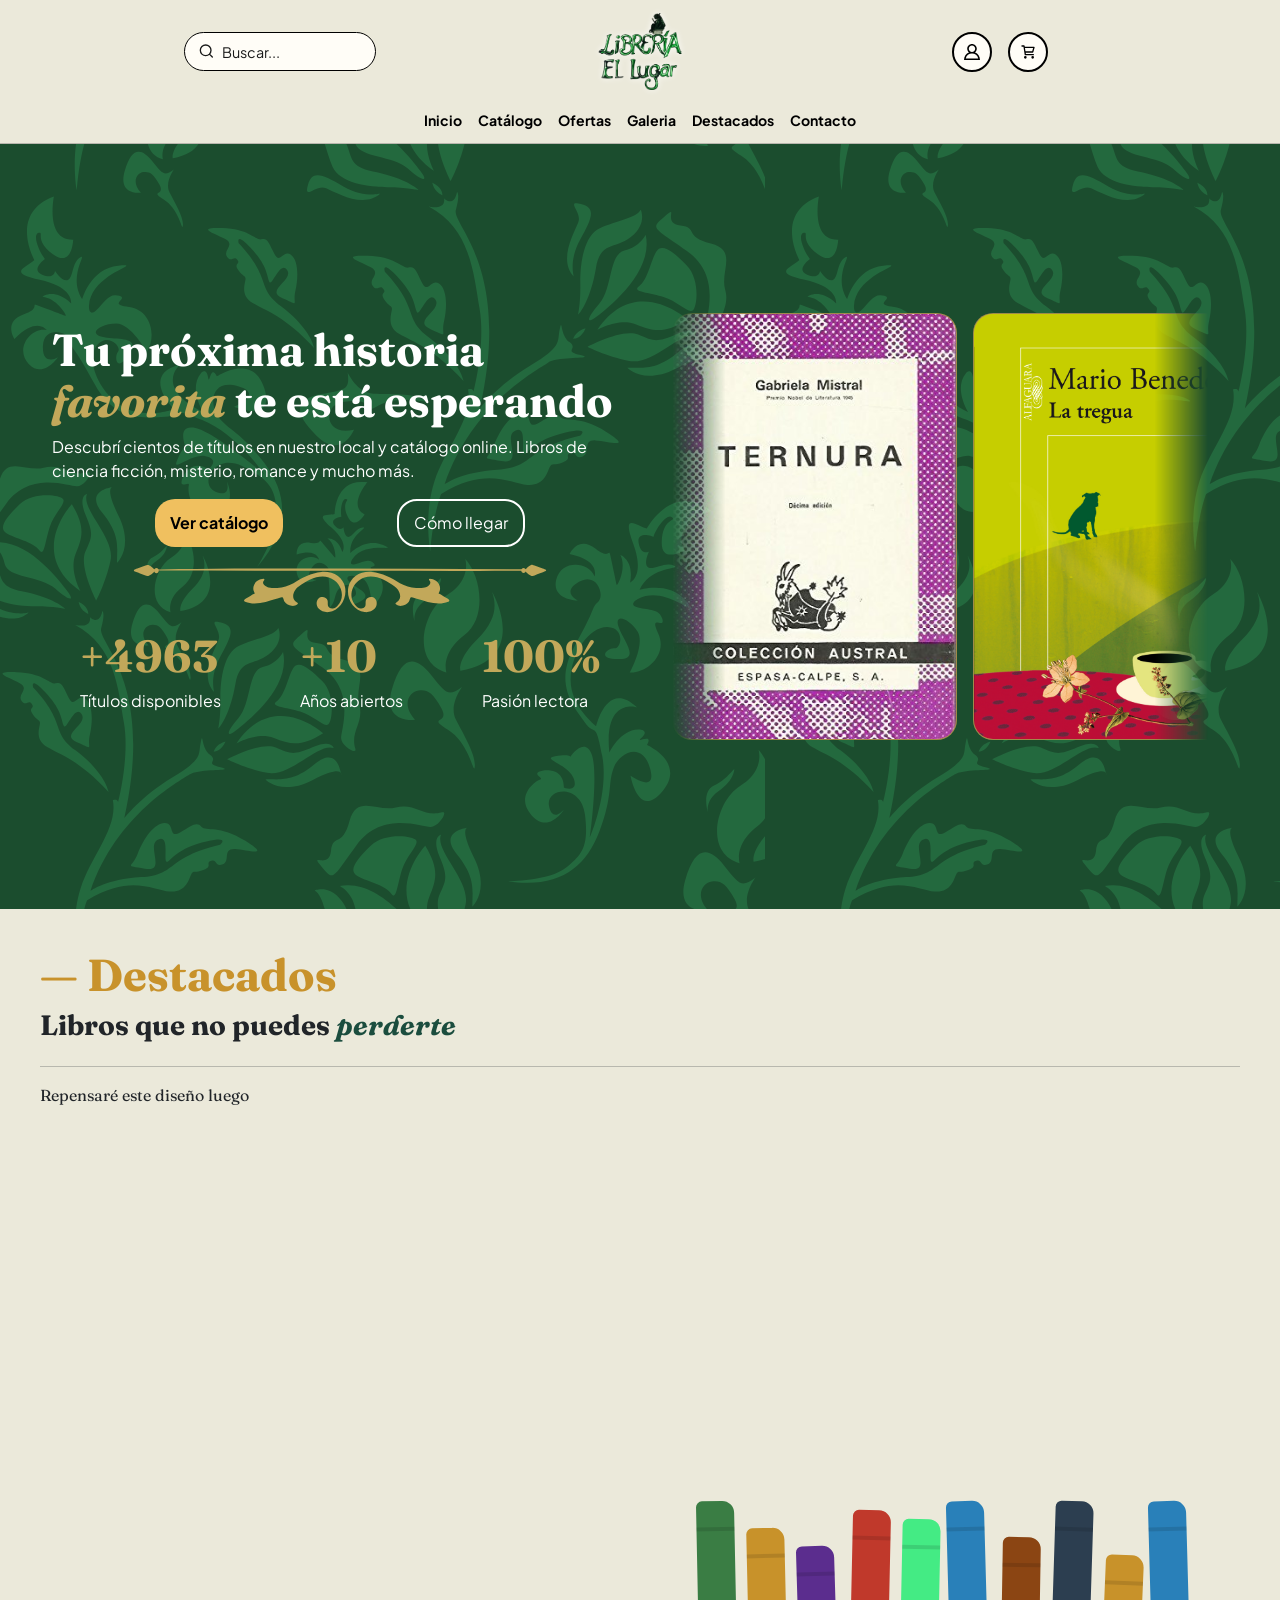
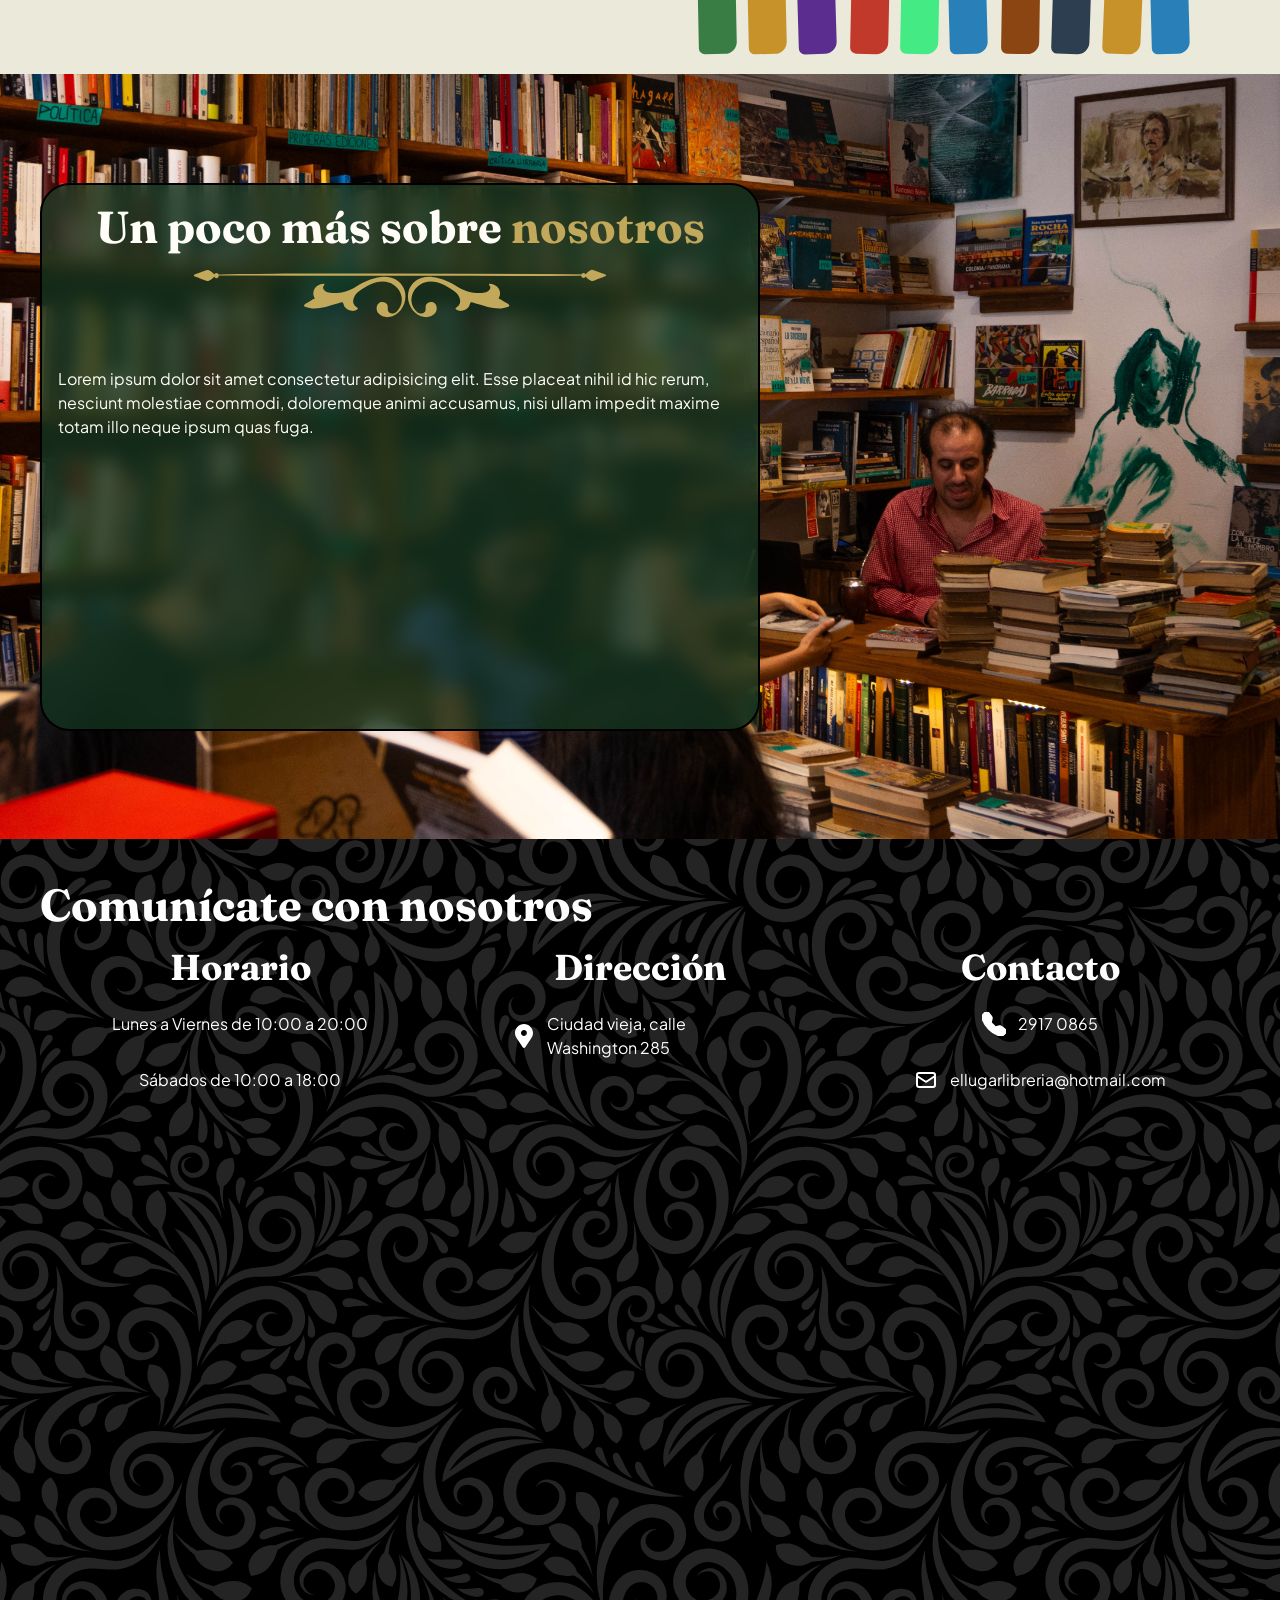
==== commit 1bcc04a8: "x" ====
--- a/Public/index.html
+++ b/Public/index.html
@@ -95,11 +95,11 @@
             <aside class="container two-parter hide" style="display: flex; align-items: center;">
                 <div class="carousel-wrapper">
                     <div class="product-row" id="row">
+                        <div class="card"><img src="Resources/libros/ternura.png"></div> 
+                        <div class="card"><img src="Resources/libros/latregua.png"></div>
                         <div class="card"><img src="Resources/libros/Asangrefria.png"></div> 
                         <div class="card"><img src="Resources/libros/cuentoscompletos.png"></div> 
                         <div class="card"><img src="Resources/libros/Enelcamino.png"></div>
-                        <div class="card"><img src="Resources/libros/ternura.png"></div> 
-                        <div class="card"><img src="Resources/libros/latregua.png"></div>
                         <div class="card"><img src="Resources/libros/laciudadmariolevrero.png"></div>
  
                     </div>
@@ -153,7 +153,7 @@
         
         <section class="main-section contact-section" id="contacto">
             <header class="contact-header">
-                <h1 style="margin: 0;">Contáctanos</h1>
+                <h1 style="margin: 0;">Comunícate con nosotros</h1>
             </header>
             <main class="contact-body">
                 <div class="contact-container">
@@ -163,7 +163,7 @@
                 </div>
                 <div class="contact-container">
                     <h2>Dirección</h2>
-                    <p><img src="Resources/icons/ubicacion.svg">Ciudad vieja, Washington 285</p>
+                    <p><img src="Resources/icons/ubicacion.svg">Ciudad vieja, calle Washington 285</p>
                     <div class="map-container">
                         <iframe src="https://www.google.com/maps/embed?pb=!1m18!1m12!1m3!1d13088.041158001455!2d-56.217392392587996!3d-34.9061912911164!2m3!1f0!2f0!3f0!3m2!1i1024!2i768!4f13.1!3m3!1m2!1s0x959f7f003e8676e3%3A0x4e95ab7bbfc001b9!2sLibrer%C3%ADa%20El%20Lugar!5e0!3m2!1sen!2suy!4v1775761283451!5m2!1sen!2suy" width="600" height="450" style="border:0;" allowfullscreen="" loading="lazy" referrerpolicy="no-referrer-when-downgrade"></iframe>                              
                     </div>
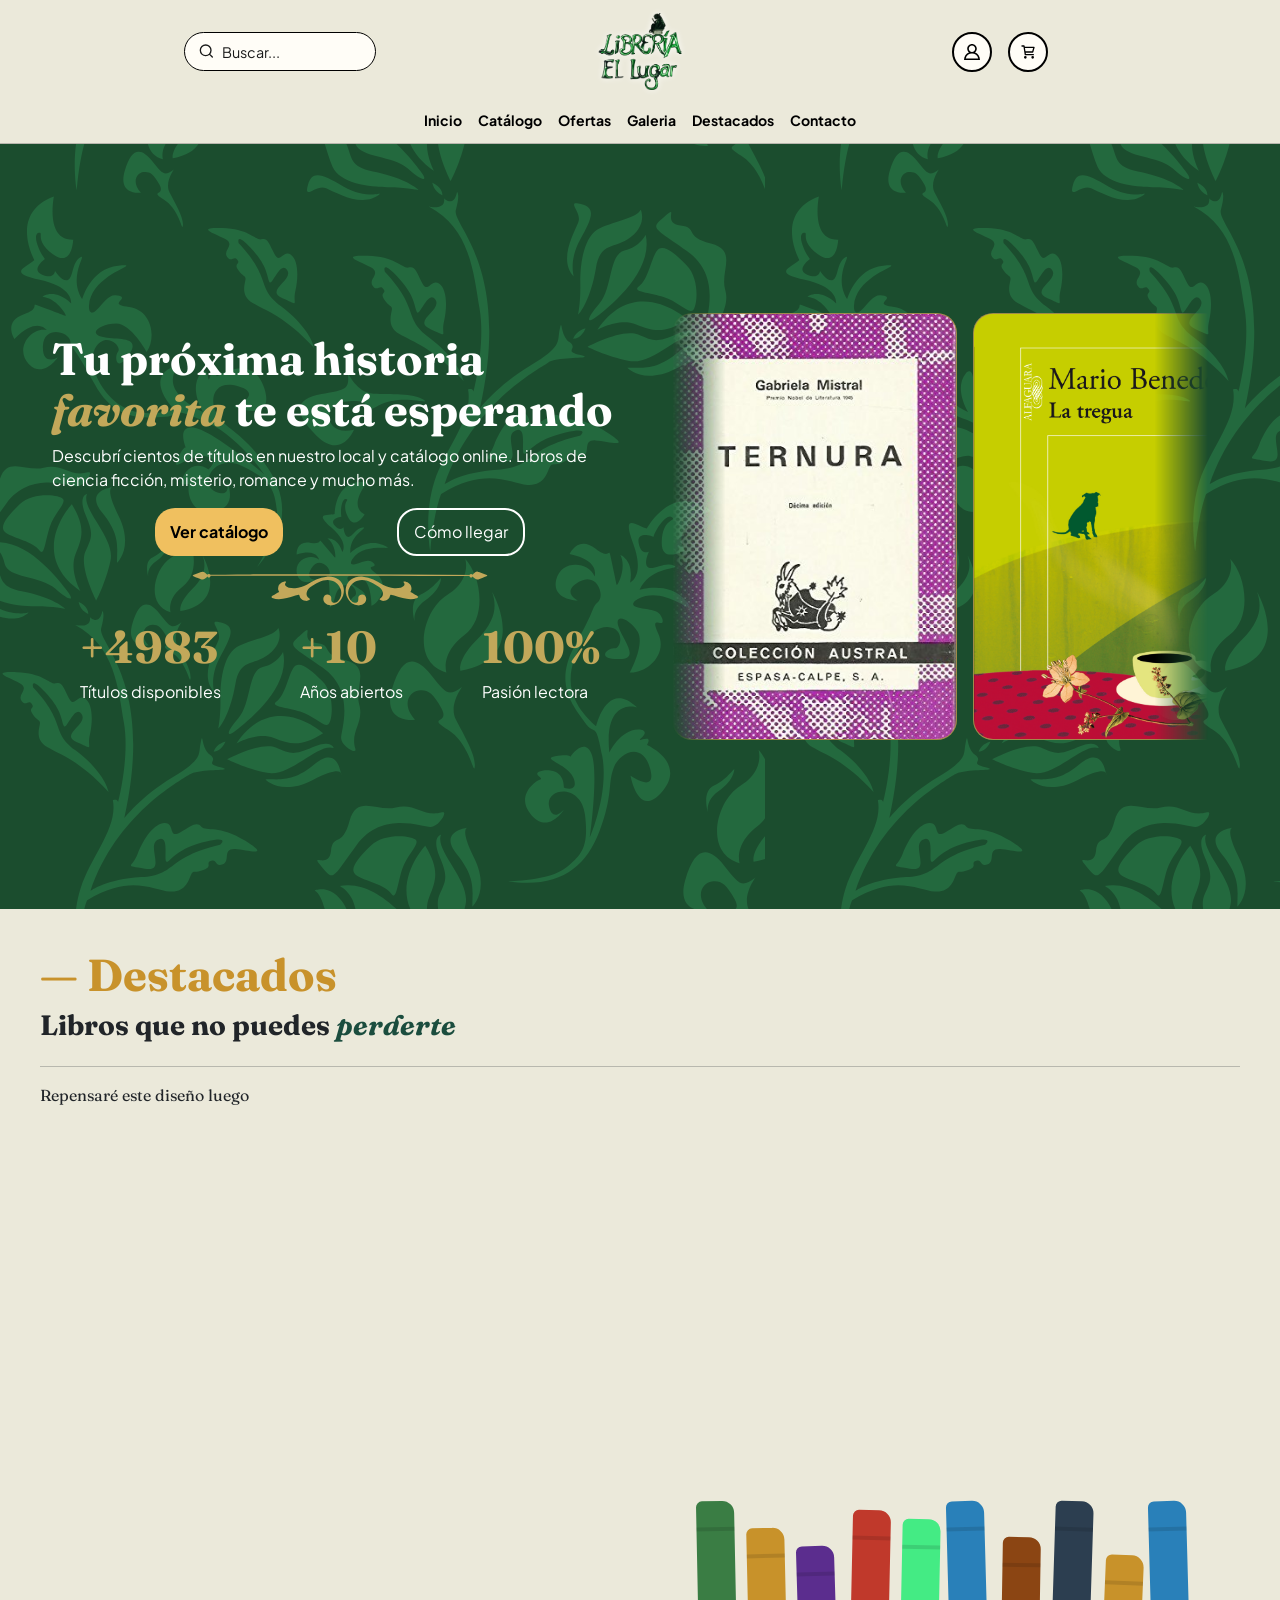
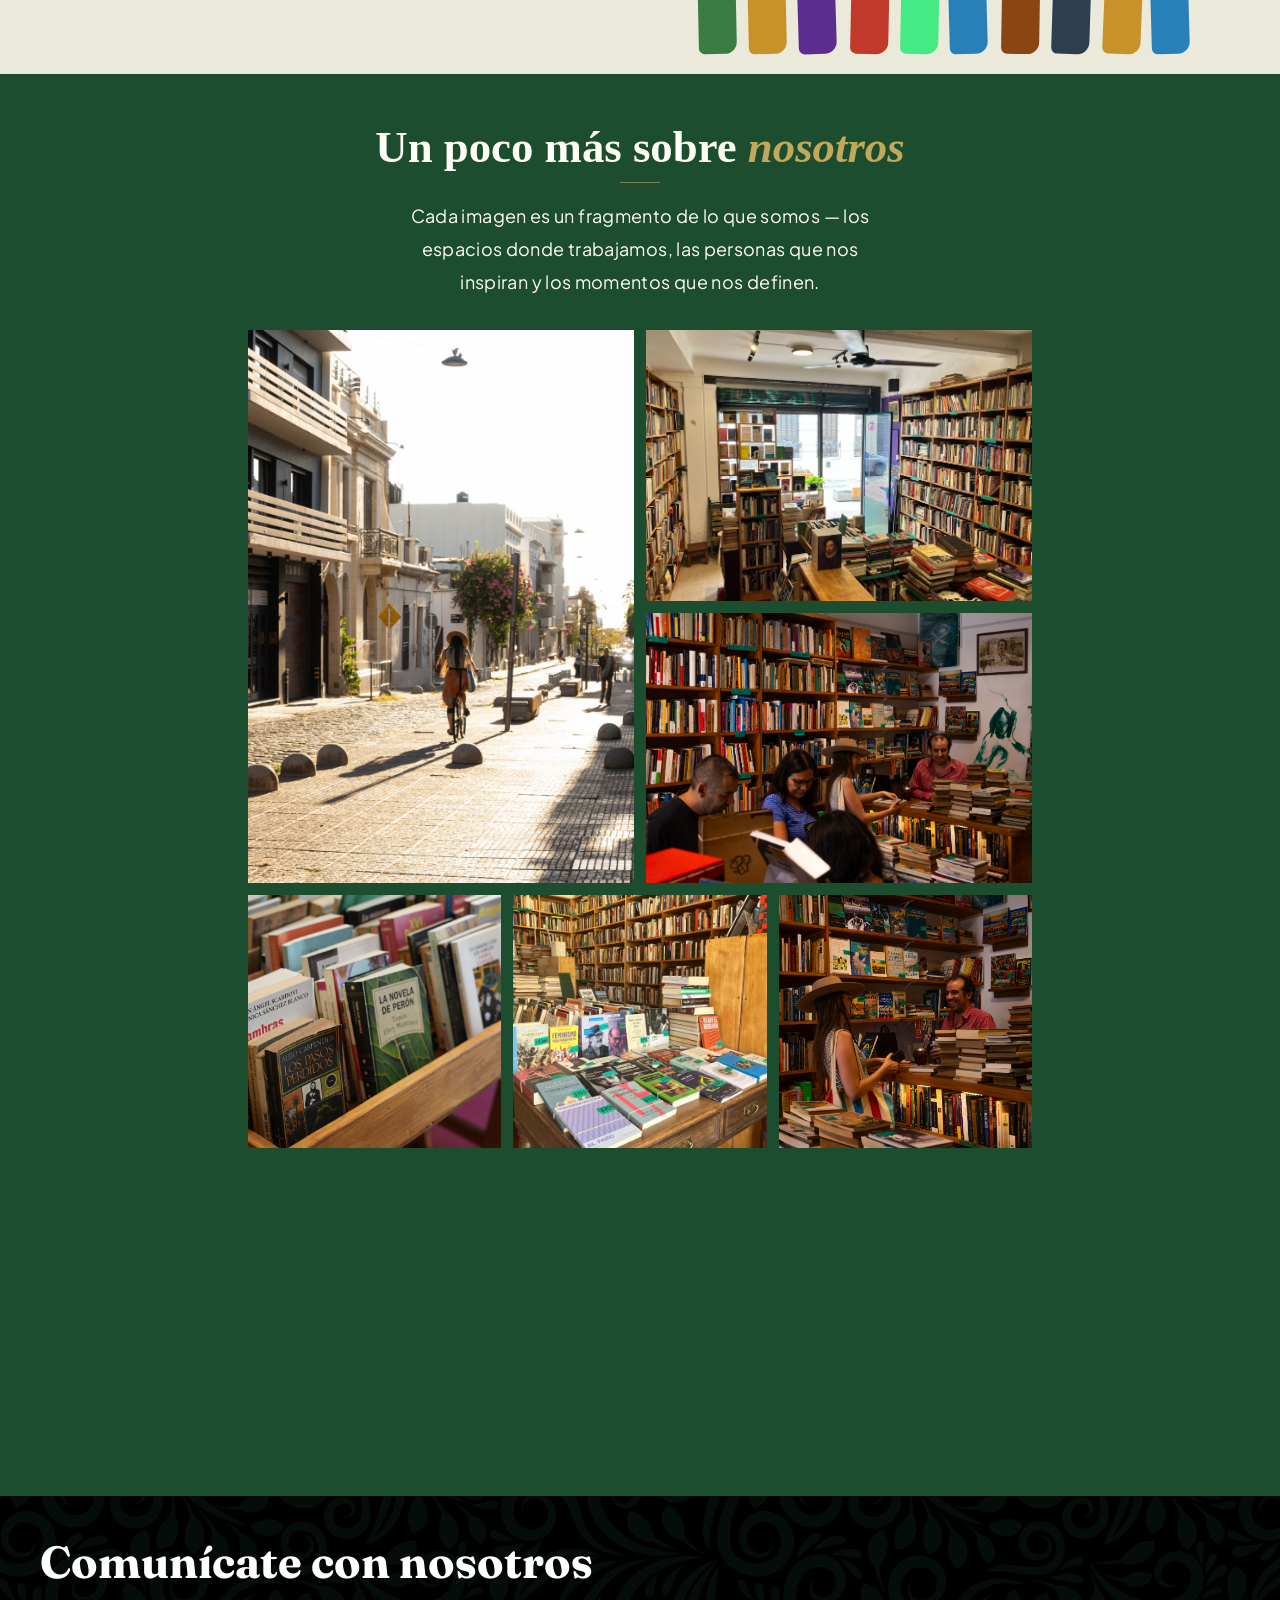
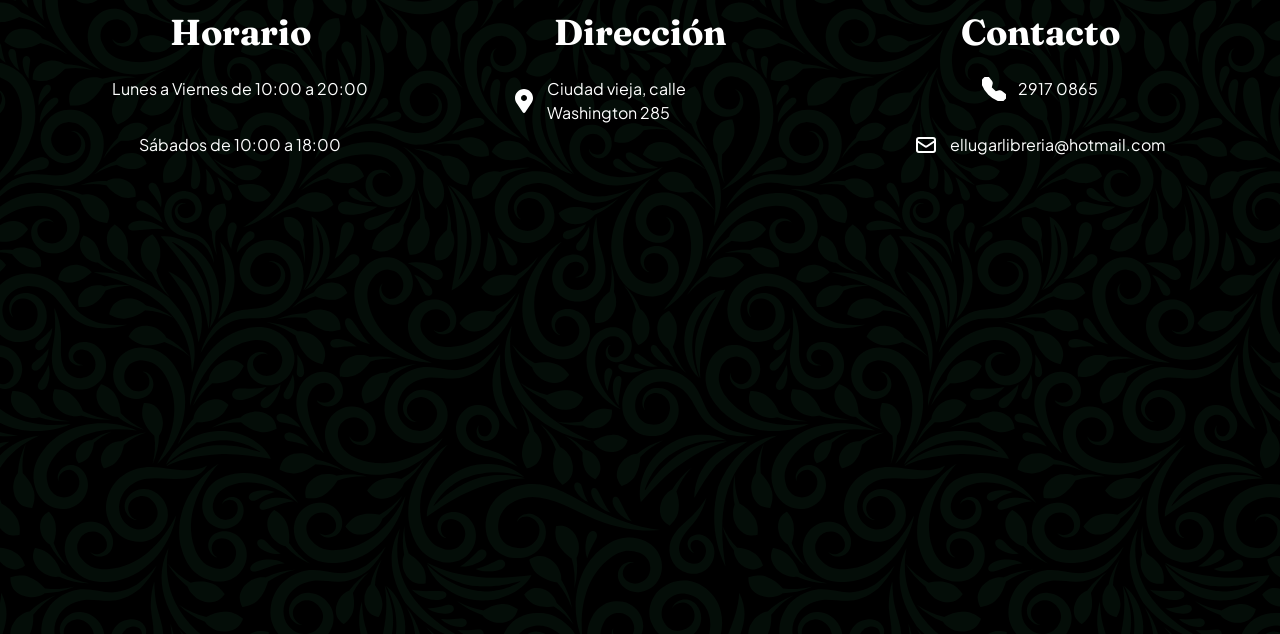
==== commit d8b4f624: "changes[index#gallery] Se agrego la galeria con animaciones usando AOS Se agregaron las imagenes sol" ====
--- a/Public/index.html
+++ b/Public/index.html
@@ -16,6 +16,8 @@
     <link rel="stylesheet" href="src/css/components.css">
     <link rel="stylesheet" href="src/css/header.css">
     <link rel="stylesheet" href="src/css/index.css">
+
+    <link href="https://unpkg.com/aos@2.3.1/dist/aos.css" rel="stylesheet">
 
 </head>
 <body>
@@ -101,7 +103,6 @@
                         <div class="card"><img src="Resources/libros/cuentoscompletos.png"></div> 
                         <div class="card"><img src="Resources/libros/Enelcamino.png"></div>
                         <div class="card"><img src="Resources/libros/laciudadmariolevrero.png"></div>
- 
                     </div>
                 </div>
             </aside>
@@ -136,24 +137,85 @@
         </section>
 
         <section class="main-section gallery-section" id="galeria">
-            <div class="gallery-container">
-                <header class="gallery-header">
-                    <h1 style="margin-bottom: 0;">Un poco más sobre <span style="color: #C2A85A;">nosotros</span></h1>
-                    <div class="floral-hr-container">
-                        <svg class="floral-hr" viewBox="0 0 132 20" xmlns="http://www.w3.org/2000/svg" fill="currentColor"><g transform="matrix(1.4114917,0,0,1.4114917,-72.655948,-241.74404)"><path d="m 76.903603,181.34595 c 2.324894,0.93715 4.793986,-0.0405 7.050882,-0.68554 0.236537,-0.0677 1.141941,-0.44926 1.351491,-0.32226 0.188384,0.1143 0.293688,0.79878 0.457729,1.00859 0.370682,0.47387 0.968111,0.81439 1.5621,0.90196 0.463815,0.0685 0.963084,-0.0328 1.325298,-0.3302 0.0471,-0.0386 0.09393,-0.0836 0.110067,-0.14234 0.04339,-0.15663 -0.13679,-0.27279 -0.276754,-0.35481 -1.459442,-0.85487 -0.627063,-2.76595 0.461169,-3.51499 2.061368,-1.41869 4.374091,-2.76966 6.788679,-2.01771 2.652977,0.82629 3.995737,4.25556 1.895739,6.38202 -0.277283,0.28072 -0.615421,0.52334 -1.004623,0.58869 -0.389202,0.0654 -0.832643,-0.0852 -1.022614,-0.431 -0.223838,-0.40693 -0.04551,-0.92075 -0.160867,-1.37054 -0.209285,-0.81519 -1.43219,-1.05093 -2.037821,-0.4662 -0.605366,0.58473 -0.537368,1.6547 0.01773,2.28706 0.555361,0.63235 1.466321,0.86227 2.302934,0.77099 2.173552,-0.23759 3.766873,-2.48179 3.734329,-4.66804 -0.0048,-0.31512 -0.03784,-0.6313 -0.101336,-0.94086 -0.202406,-0.98848 -0.779991,-1.88595 -1.585912,-2.49079 -0.943504,-0.70829 -2.152386,-0.98292 -3.317081,-0.948 -0.141023,0.004 -0.281782,0.0114 -0.421217,0.0249 -2.265627,0.21855 -4.372504,1.27185 -6.262952,2.549 -1.135856,0.59346 -2.32066,1.0332 -3.630083,1.06521 -0.659871,0.0161 -1.330854,0.0132 -1.979084,-0.11218 -0.561975,-0.10875 -1.757891,-0.83661 -0.989277,-1.64227 0.126736,-0.13282 0.04868,-0.33179 -0.118533,-0.32597 -0.964406,0.0341 -1.957652,0.57626 -2.252133,1.68619 -0.07779,0.29342 -0.08996,0.6051 -0.02646,0.90276 0.05556,0.26035 0.245534,0.48419 0.29898,0.72046 -0.709348,0.25612 -1.297782,0.79904 -1.98755,1.11178 -0.334963,0.1524 -0.683948,0.56197 -0.182828,0.76412 z"/><path d="m 122.57545,181.34595 c -2.3249,0.93715 -4.79399,-0.0405 -7.05088,-0.68554 -0.23654,-0.0677 -1.14194,-0.44926 -1.35149,-0.32226 -0.18839,0.1143 -0.29369,0.79878 -0.45773,1.00859 -0.37068,0.47387 -0.96811,0.81439 -1.5621,0.90196 -0.46382,0.0685 -0.96309,-0.0328 -1.3253,-0.3302 -0.0471,-0.0386 -0.0939,-0.0836 -0.11007,-0.14234 -0.0434,-0.15663 0.13679,-0.27279 0.27702,-0.35481 1.45944,-0.85487 0.62706,-2.76595 -0.46143,-3.51499 -2.06137,-1.41869 -4.37409,-2.76966 -6.78868,-2.01771 -2.65298,0.82629 -3.995739,4.25556 -1.89574,6.38202 0.27728,0.28072 0.61542,0.52334 1.00462,0.58869 0.3892,0.0654 0.83265,-0.0852 1.02262,-0.431 0.22383,-0.40693 0.0455,-0.92075 0.16086,-1.37054 0.20929,-0.81519 1.43219,-1.05093 2.03756,-0.4662 0.60537,0.58473 0.53737,1.6547 -0.0177,2.28706 -0.55536,0.63235 -1.46632,0.86227 -2.30293,0.77099 -2.17355,-0.23759 -3.766874,-2.48179 -3.73433,-4.66804 0.005,-0.31512 0.0378,-0.6313 0.10134,-0.94086 0.2024,-0.98848 0.77999,-1.88595 1.58591,-2.49079 0.9435,-0.70829 2.15238,-0.98292 3.31708,-0.948 0.14129,0.004 0.28178,0.0114 0.42122,0.0249 2.26589,0.21855 4.3725,1.27185 6.26295,2.549 1.13585,0.59346 2.32066,1.0332 3.63008,1.06521 0.65987,0.0161 1.33086,0.0132 1.97908,-0.11218 0.56198,-0.10875 1.7579,-0.83661 0.98928,-1.64227 -0.12673,-0.13282 -0.0487,-0.33179 0.11853,-0.32597 0.96441,0.0341 1.95766,0.57626 2.25214,1.68619 0.0778,0.29342 0.09,0.6051 0.0265,0.90276 -0.0556,0.26035 -0.24554,0.48419 -0.29898,0.72046 0.70934,0.25612 1.29778,0.79904 1.98755,1.11178 0.33549,0.1524 0.68447,0.56197 0.18309,0.76412 z"/><path d="m 143.64184,174.21066 c -0.51382,-0.118 -1.21285,-0.13044 -1.85923,-0.13626 -15.73662,-0.14472 -31.48303,-0.20029 -47.226271,-0.20029 -3.020748,-0.003 -6.041761,-0.0135 -9.062509,-0.0135 -5.11757,0 -10.390981,0.009 -15.567024,0.0474 -2.633663,0.0196 -5.267061,0.0468 -7.898871,0.0847 -1.355725,0.0196 -2.711185,0.0418 -4.066117,0.0672 -0.874183,0.0164 -2.571221,-0.0569 -3.169708,0.17515 0.456671,0.10981 1.174221,0.0971 1.74625,0.0971 15.989829,0 31.979658,0.0111 47.96949,0.0167 6.43413,0.002 12.84737,0.0339 19.27251,0.0505 6.66036,0.0175 13.335,0.0344 19.96599,-0.16192 -0.0336,-0.01 -0.0685,-0.0183 -0.10451,-0.0267 z"/><path d="m 56.345214,174.71284 c 0.104775,-0.0955 0.210079,-0.18812 0.323586,-0.27728 0.03122,-0.031 0.068,-0.0598 0.107685,-0.0876 0.0013,-0.0138 -2.65e-4,-0.0278 -0.0074,-0.0418 -0.01588,-0.031 -0.04445,-0.0598 -0.07356,-0.0889 -0.121972,-0.0968 -0.234685,-0.19738 -0.34581,-0.30136 -0.26035,-0.24315 -0.927894,-0.92128 -1.455208,-0.85937 -0.145786,0.0172 -0.276754,0.0659 -0.404284,0.11377 -0.410104,0.15399 -0.820208,0.30798 -1.230577,0.46196 l -0.615156,0.23099 c -0.285221,0.10715 -0.602192,0.15134 -0.752475,0.36115 -0.06403,0.0894 -0.03545,0.16087 0.07461,0.2294 0.178064,0.11059 0.405341,0.17859 0.623093,0.25056 0.228336,0.0754 0.443442,0.16615 0.662782,0.25161 0.408516,0.15928 0.817033,0.31856 1.225285,0.47811 0.127,0.0495 0.25744,0.10001 0.40296,0.11906 0.526786,0.0685 1.201473,-0.60087 1.464469,-0.84032 z"/><path d="m 57.463872,174.34057 c -0.0016,0.31301 -0.233362,0.56542 -0.517789,0.56357 -0.284163,-0.002 -0.513292,-0.25718 -0.51144,-0.57045 0.0016,-0.313 0.233627,-0.56541 0.51779,-0.56356 0.284162,0.002 0.513027,0.25718 0.511439,0.57044 z"/><path d="m 140.12235,174.69776 c -0.10477,-0.0955 -0.21008,-0.18812 -0.32358,-0.27728 -0.0312,-0.031 -0.068,-0.0598 -0.10769,-0.0876 -0.003,-0.0138 2.6e-4,-0.0278 0.007,-0.0418 0.0159,-0.031 0.0445,-0.0598 0.0736,-0.0889 0.12198,-0.0968 0.23469,-0.19738 0.34581,-0.30136 0.26035,-0.24316 0.9279,-0.92128 1.45521,-0.85937 0.14579,0.0172 0.27676,0.0659 0.40428,0.11377 0.41011,0.15399 0.82021,0.30798 1.23058,0.46196 l 0.61516,0.23098 c 0.28522,0.10716 0.60219,0.15135 0.75247,0.36116 0.064,0.0892 0.0357,0.16087 -0.0746,0.22913 -0.17806,0.1106 -0.40534,0.17859 -0.62309,0.25056 -0.22834,0.0754 -0.44345,0.16616 -0.66278,0.25162 -0.40852,0.15928 -0.81704,0.31856 -1.22529,0.4781 -0.127,0.0495 -0.25744,0.10001 -0.40296,0.11906 -0.52652,0.0691 -1.20147,-0.60034 -1.46447,-0.84005 z"/><path d="m 139.00369,174.32549 c 0.003,0.31327 0.23336,0.56542 0.51779,0.56356 0.28416,-0.002 0.51329,-0.25717 0.51144,-0.57044 -0.003,-0.31326 -0.23336,-0.56541 -0.51779,-0.56356 -0.2839,0.002 -0.51303,0.25744 -0.51144,0.57044 z"/></g></svg>
-                    </div>
-                </header>
-                <div class="gallery-body">
-                    <p>Lorem ipsum dolor sit amet consectetur adipisicing elit. Esse placeat nihil id hic rerum, nesciunt molestiae commodi, doloremque animi accusamus, nisi ullam impedit maxime totam illo neque ipsum quas fuga.</p>
-                </div>
-            </div>
-            
-            
+            <div class="gallery-wrap">
+            <header class="gallery-header" data-aos="fade-down" data-aos-duration="700">
+                <h1 class="gallery-title">Un poco más sobre <span>nosotros</span></h1>
+                <div class="gallery-rule"></div>
+                <p class="gallery-intro">Cada imagen es un fragmento de lo que somos — los espacios donde trabajamos, las personas que nos inspiran y los momentos que nos definen.</p>
+            </header>
+
+            <div class="gallery-grid">
+                <div class="gallery-cell tall" data-aos="fade-right" data-aos-duration="800" data-aos-delay="0">
+                <img src="Resources/gallery/bicicleta.jpg"/>
+                <div class="gallery-veil">
+                    <span class="gallery-tag">personas</span>
+                    <span class="gallery-caption">nuestro equipo</span>
+                </div>
+                </div>
+                <div style="display:flex; flex-direction:column; gap:12px;">
+                <div class="gallery-cell" data-aos="fade-left" data-aos-duration="800" data-aos-delay="100">
+                    <img src="Resources/gallery/aereotrasero.jpg"/>
+                    <div class="gallery-veil">
+                    <span class="gallery-tag">lugar</span>
+                    <span class="gallery-caption">nuestro espacio</span>
+                    </div>
+                </div>
+                <div class="gallery-cell" data-aos="fade-left" data-aos-duration="800" data-aos-delay="200">
+                    <img src="Resources/gallery/fondoLibreria.jpg"/>
+                    <div class="gallery-veil">
+                    <span class="gallery-tag">trabajo</span>
+                    <span class="gallery-caption">nuestro proceso</span>
+                    </div>
+                </div>
+                </div>
+            </div>
+
+            <div class="gallery-row2">
+                <div class="gallery-cell square" data-aos="zoom-in" data-aos-duration="700" data-aos-delay="0">
+                <img src="Resources/gallery/libros1.jpg"/>
+                <div class="gallery-veil">
+                    <span class="gallery-tag">cultura</span>
+                    <span class="gallery-caption">lo que nos une</span>
+                </div>
+                </div>
+                <div class="gallery-cell square" data-aos="zoom-in" data-aos-duration="700" data-aos-delay="100">
+                <img src="Resources/gallery/fotoPrincipal.jpg"/>
+                <div class="gallery-veil">
+                    <span class="gallery-tag">proyectos</span>
+                    <span class="gallery-caption">lo que creamos</span>
+                </div>
+                </div>
+                <div class="gallery-cell square" data-aos="zoom-in" data-aos-duration="700" data-aos-delay="200">
+                <img src="Resources/gallery/risa.jpg"/>
+                <div class="gallery-veil">
+                    <span class="gallery-tag">momentos</span>
+                    <span class="gallery-caption">lo que vivimos</span>
+                </div>
+                </div>
+            </div>
+
+            <div class="gallery-row3">
+                <div class="gallery-cell short" data-aos="fade-up" data-aos-duration="800" data-aos-delay="0">
+                <img src="Resources/gallery/DSC_5636.jpg"/>
+                <div class="gallery-veil">
+                    <span class="gallery-tag">colaboración</span>
+                    <span class="gallery-caption">juntos construimos más</span>
+                </div>
+                </div>
+                <div class="gallery-cell short" data-aos="fade-up" data-aos-duration="800" data-aos-delay="150">
+                <img src="Resources/gallery/DSC_5737.jpg"/>
+                <div class="gallery-veil">
+                    <span class="gallery-tag">visión</span>
+                    <span class="gallery-caption">hacia dónde vamos</span>
+                </div>
+                </div>
+            </div>
+            </div>
         </section>
         
         <section class="main-section contact-section" id="contacto">
             <header class="contact-header">
-                <h1 style="margin: 0;">Comunícate con nosotros</h1>
+                <h1>Comunícate con nosotros</h1>
             </header>
             <main class="contact-body">
                 <div class="contact-container">
@@ -164,9 +226,7 @@
                 <div class="contact-container">
                     <h2>Dirección</h2>
                     <p><img src="Resources/icons/ubicacion.svg">Ciudad vieja, calle Washington 285</p>
-                    <div class="map-container">
-                        <iframe src="https://www.google.com/maps/embed?pb=!1m18!1m12!1m3!1d13088.041158001455!2d-56.217392392587996!3d-34.9061912911164!2m3!1f0!2f0!3f0!3m2!1i1024!2i768!4f13.1!3m3!1m2!1s0x959f7f003e8676e3%3A0x4e95ab7bbfc001b9!2sLibrer%C3%ADa%20El%20Lugar!5e0!3m2!1sen!2suy!4v1775761283451!5m2!1sen!2suy" width="600" height="450" style="border:0;" allowfullscreen="" loading="lazy" referrerpolicy="no-referrer-when-downgrade"></iframe>                              
-                    </div>
+                    
                 </div>
                 <div class="contact-container">
                     <h2>Contacto</h2>
@@ -176,10 +236,13 @@
                 </div>
                 
             </main>
-            
+            <div class="map-container">
+                <iframe src="https://www.google.com/maps/embed?pb=!1m18!1m12!1m3!1d13088.041158001455!2d-56.217392392587996!3d-34.9061912911164!2m3!1f0!2f0!3f0!3m2!1i1024!2i768!4f13.1!3m3!1m2!1s0x959f7f003e8676e3%3A0x4e95ab7bbfc001b9!2sLibrer%C3%ADa%20El%20Lugar!5e0!3m2!1sen!2suy!4v1775761283451!5m2!1sen!2suy" width="600" height="450" style="border:0;" allowfullscreen="" loading="lazy" referrerpolicy="no-referrer-when-downgrade"></iframe>                              
+            </div>
         </section>
     </main>
+    <script src="https://unpkg.com/aos@2.3.1/dist/aos.js"></script>
     <script src="src/js/index.js"></script>
-
+    
 </body>
 </html>
--- a/Public/src/css/components.css
+++ b/Public/src/css/components.css
@@ -14,7 +14,7 @@
 h1,h2{
     font-family: "Fraunces", sans-serif;
     line-height: 1.15;
-    font-weight: bold;
+    font-weight: bold !important;
 }
 h3{font-family: "Fraunces", sans-serif;}
 h1{font-size: clamp(28px, 3.5vw, 46px);}
--- a/Public/src/css/header.css
+++ b/Public/src/css/header.css
@@ -9,7 +9,7 @@
     flex-direction: column;
 
     background: #EBE9DA;
-    position: sticky;
+    position: sticky !important;
     top: 0;
     left: 0;
     z-index: 1;
--- a/Public/src/css/index.css
+++ b/Public/src/css/index.css
@@ -73,6 +73,7 @@
     margin-bottom: 1rem;
 }
 .contact-section{
+    height: fit-content;
     box-sizing: border-box;
     background-image: url(../../Resources/fondos/flores2.svg);
     color: white;
@@ -125,7 +126,7 @@
 .map-container iframe{
     width: 35vw;
     height: 45vh;
-    border-radius: 40px;
+    border-radius: 10px;
 }
 
 #inicio, #contacto, #destacados, #galeria {
@@ -134,55 +135,207 @@
 
 
 .gallery-section{
-    background-color: grey;
-
-
-    padding: 2.5rem;
-
-    background-image: url(../../Resources/fondos/fondoLibreria.jpg);
+    height: fit-content;
+    padding: 0;
+    background-color: #1B4D2E;
+
     background-position: center;
     background-repeat: no-repeat;
     background-size: cover;
 
     display: flex;
-    align-items: center;
-}
-
-.gallery-container{
-    border-radius: 30px;
-    height: 80%;
-    width: 60%;
-    background-color: #133620c0;
-    border: 2px solid black;
-
-    backdrop-filter: blur(10px);
-    -webkit-backdrop-filter: blur(10px);
+    flex-direction: column;
+    gap: 2.5rem;
+}
+
+.gallery-header-container{
+    border-radius: 0px 0px 50px 50px;
+    height: fit-content;
+    width: 100%;
+
+    backdrop-filter: blur(10px) grayscale(100%);
+    -webkit-backdrop-filter: blur(10px) grayscale(100%);
 
 }
 
 .gallery-header{
     width: 100%;
     color: #FFFDF7;
-    padding: 1rem;
+
     border-radius: 5px;
 
     height: fit-content;
 
     display: flex;
     align-items: center;
-    justify-content: center;
-    flex-direction: column;
-}
-
-.gallery-body{
+    justify-content: space-around;
+    flex-direction: column;
+}
+
+.gallery-wrap {
+    padding: 3rem 1.5rem;
+    width: 65%;
+    margin: 0 auto;
+}
+
+.gallery-header {
+    text-align: center;
+    margin-bottom: 2rem;
+}
+
+.gallery-title {
+    font-family: 'Cormorant Garamond', serif;
+    color: var(--color-text-primary);
+    margin: 0 0 0.5rem;
+    line-height: 1.15;
+}
+
+.gallery-title span { color: #C2A85A; font-style: italic; }
+
+.gallery-rule {
+    width: 40px;
+    height: 1px;
+    background: #C2A85A;
+    margin: 0 auto;
+    opacity: 0.6;
+}
+
+.gallery-intro {
+    max-width: 480px;
+    line-height: 1.85;
+    margin: 1rem auto 0;
+    letter-spacing: 0.02em;
+
+    font-size: clamp(12px, 2vw, 18px);
+}
+
+.gallery-grid {
+    display: grid;
+    grid-template-columns: 1fr 1fr;
+    gap: 12px;
+    margin-bottom: 12px;
+}
+
+.gallery-row2 {
+    display: grid;
+    grid-template-columns: 1fr 1fr 1fr;
+    gap: 12px;
+    margin-bottom: 12px;
+}
+
+.gallery-row3 {
+    display: grid;
+    grid-template-columns: 2fr 1fr;
+    gap: 12px;
+}
+
+.gallery-cell {
+    position: relative;
+    overflow: hidden;
+    background: var(--color-background-secondary);
+}
+
+.gallery-cell::after {
+    content: '';
+    display: block;
+    padding-top: 70%;
+}
+
+.gallery-cell.tall::after { padding-top: 130%; }
+.gallery-cell.short::after { padding-top: 56%; }
+.gallery-cell.square::after { padding-top: 100%; }
+
+.gallery-cell img {
+    position: absolute;
+    inset: 0;
+    width: 100%;
+    height: 100%;
+    object-fit: cover;
+    transition: transform 0.7s cubic-bezier(0.25, 0.46, 0.45, 0.94);
+}
+
+.gallery-cell:hover img { transform: scale(1.05); }
+
+.gallery-veil {
+    position: absolute;
+    inset: 0;
+    background: rgba(20, 14, 3, 0);
+    transition: background 0.4s;
+    display: flex;
+    flex-direction: column;
+    justify-content: flex-end;
+    padding: 18px;
+    z-index: 1;
+}
+
+.gallery-cell:hover .gallery-veil {
+    background: rgba(20, 14, 3, 0.42);
+}
+
+.gallery-tag {
+    font-size: 10px;
+    letter-spacing: 0.2em;
+    text-transform: uppercase;
+    color: #C2A85A;
+    opacity: 0;
+    transform: translateY(6px);
+    transition: opacity 0.35s, transform 0.35s;
+    margin-bottom: 3px;
+}
+
+.gallery-caption {
+    font-family: 'Cormorant Garamond', serif;
+    font-weight: 300;
+    font-style: italic;
+    font-size: 17px;
+    color: rgba(255,255,255,0);
+    transition: color 0.35s 0.05s;
+    line-height: 1.2;
+}
+
+.gallery-cell:hover .gallery-tag {
+    opacity: 1;
+    transform: translateY(0);
+}
+
+.gallery-cell:hover .gallery-caption {
+    color: rgba(255,255,255,0.95);
+}
+
+.gallery-footer {
+    display: flex;
+    align-items: center;
+    justify-content: center;
+    gap: 16px;
+    margin-top: 2.5rem;
+}
+
+.gallery-line {
     flex: 1;
-    padding: 1rem;
-
-    color: #FFFDF7;
-}
+    height: 0.5px;
+    background: var(--color-border-tertiary);
+    max-width: 100px;
+}
+
+.gallery-btn {
+    font-family: 'Jost', sans-serif;
+    font-size: 11px;
+    font-weight: 400;
+    letter-spacing: 0.2em;
+    text-transform: uppercase;
+    color: #C2A85A;
+    border: 0.5px solid #C2A85A;
+    padding: 11px 28px;
+    background: transparent;
+    cursor: pointer;
+    transition: background 0.3s, color 0.3s;
+}
+
+.gallery-btn:hover { background: #C2A85A; color: #fff; }
+
 
 .floral-hr-container{
-    margin: 10px 0px;
+    margin: 10px 0px; 
 
     height: fit-content;
     width: 100%;
@@ -191,7 +344,7 @@
     justify-content: center;
 }
 .floral-hr{
-    height: 7vh;
+    height: 5vh;
     width: 100%;
     color: #C2A85A;
 }
@@ -236,10 +389,7 @@
     .books-illustration{
         display: none;
     }
-    html, body {
-        margin: 0;
-        overflow-x: hidden;
-    }
+
 }
 @media (max-width: 520px){
     .cifras-container{
@@ -253,4 +403,8 @@
     .cifras{
         font-size: 26px;
     }
+    .gallery-wrap{
+        width: 100%;
+        padding: 1rem 1rem;
+    }
 }
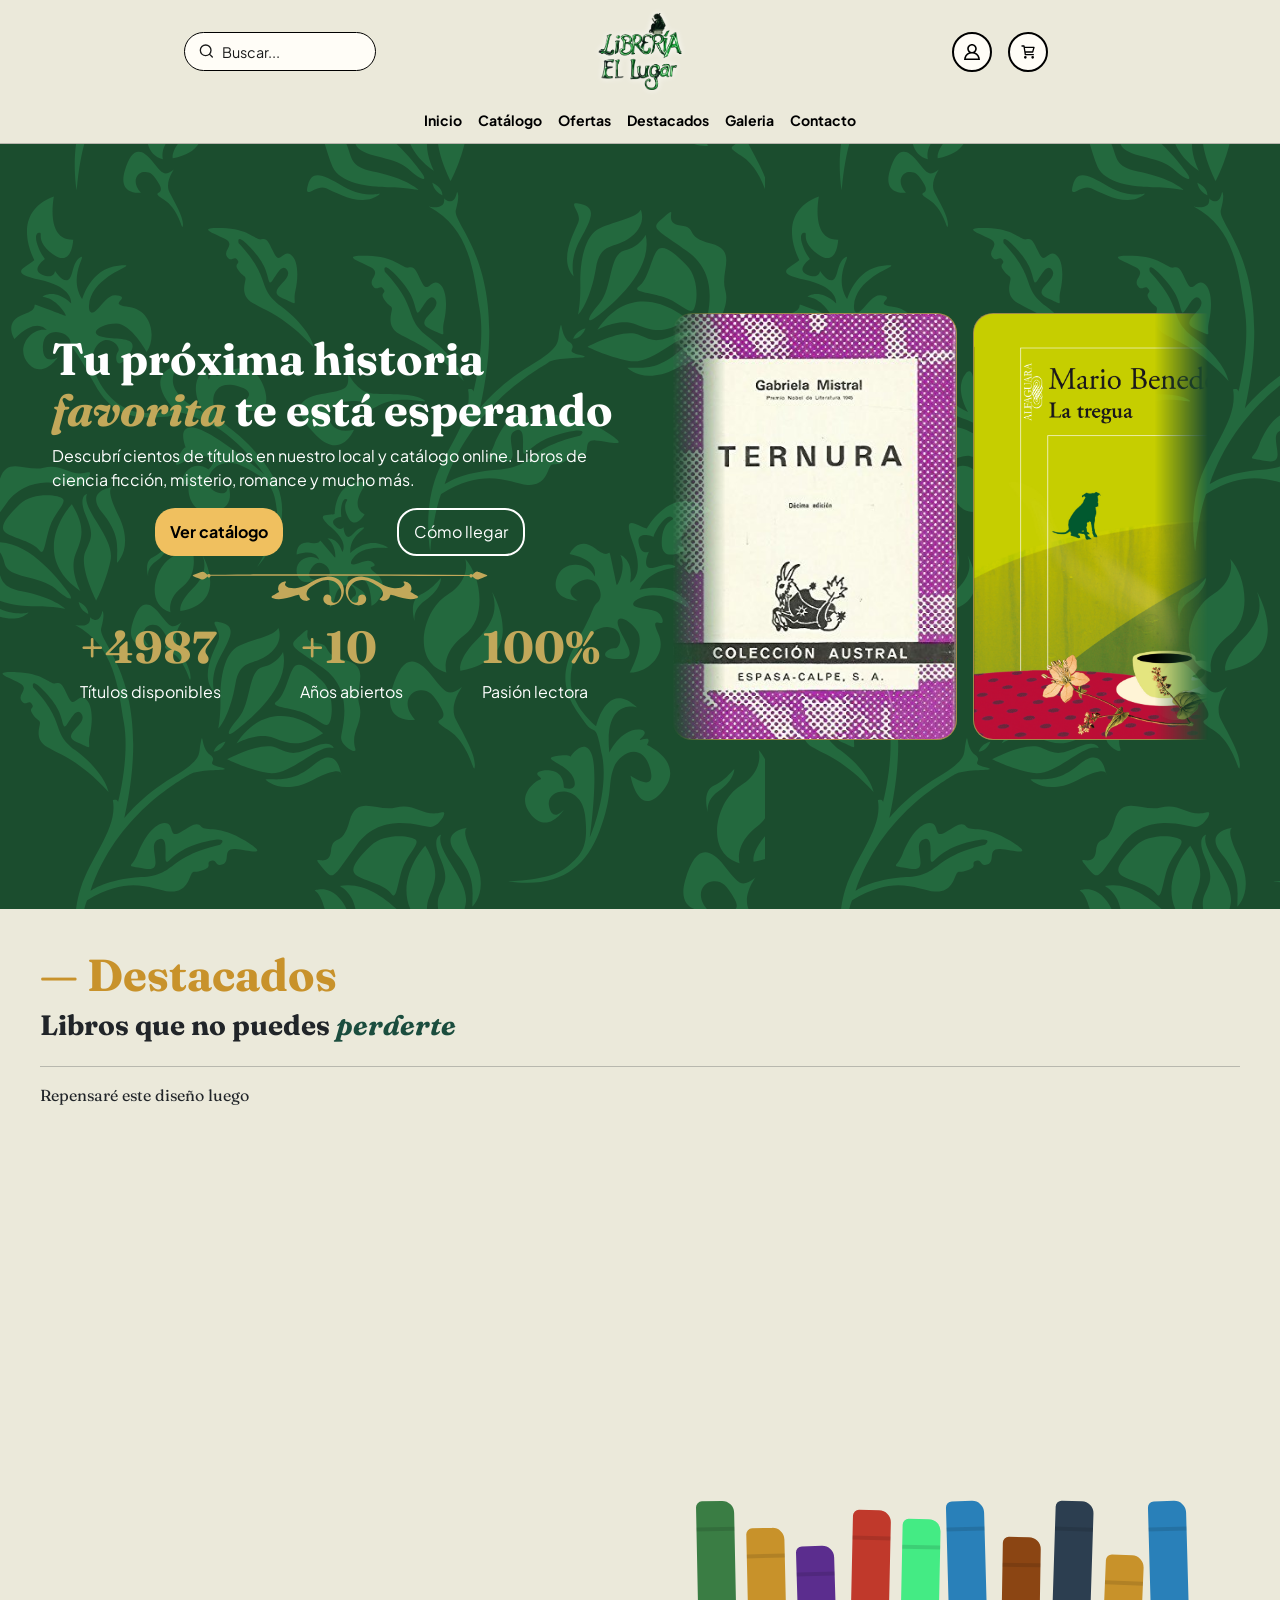
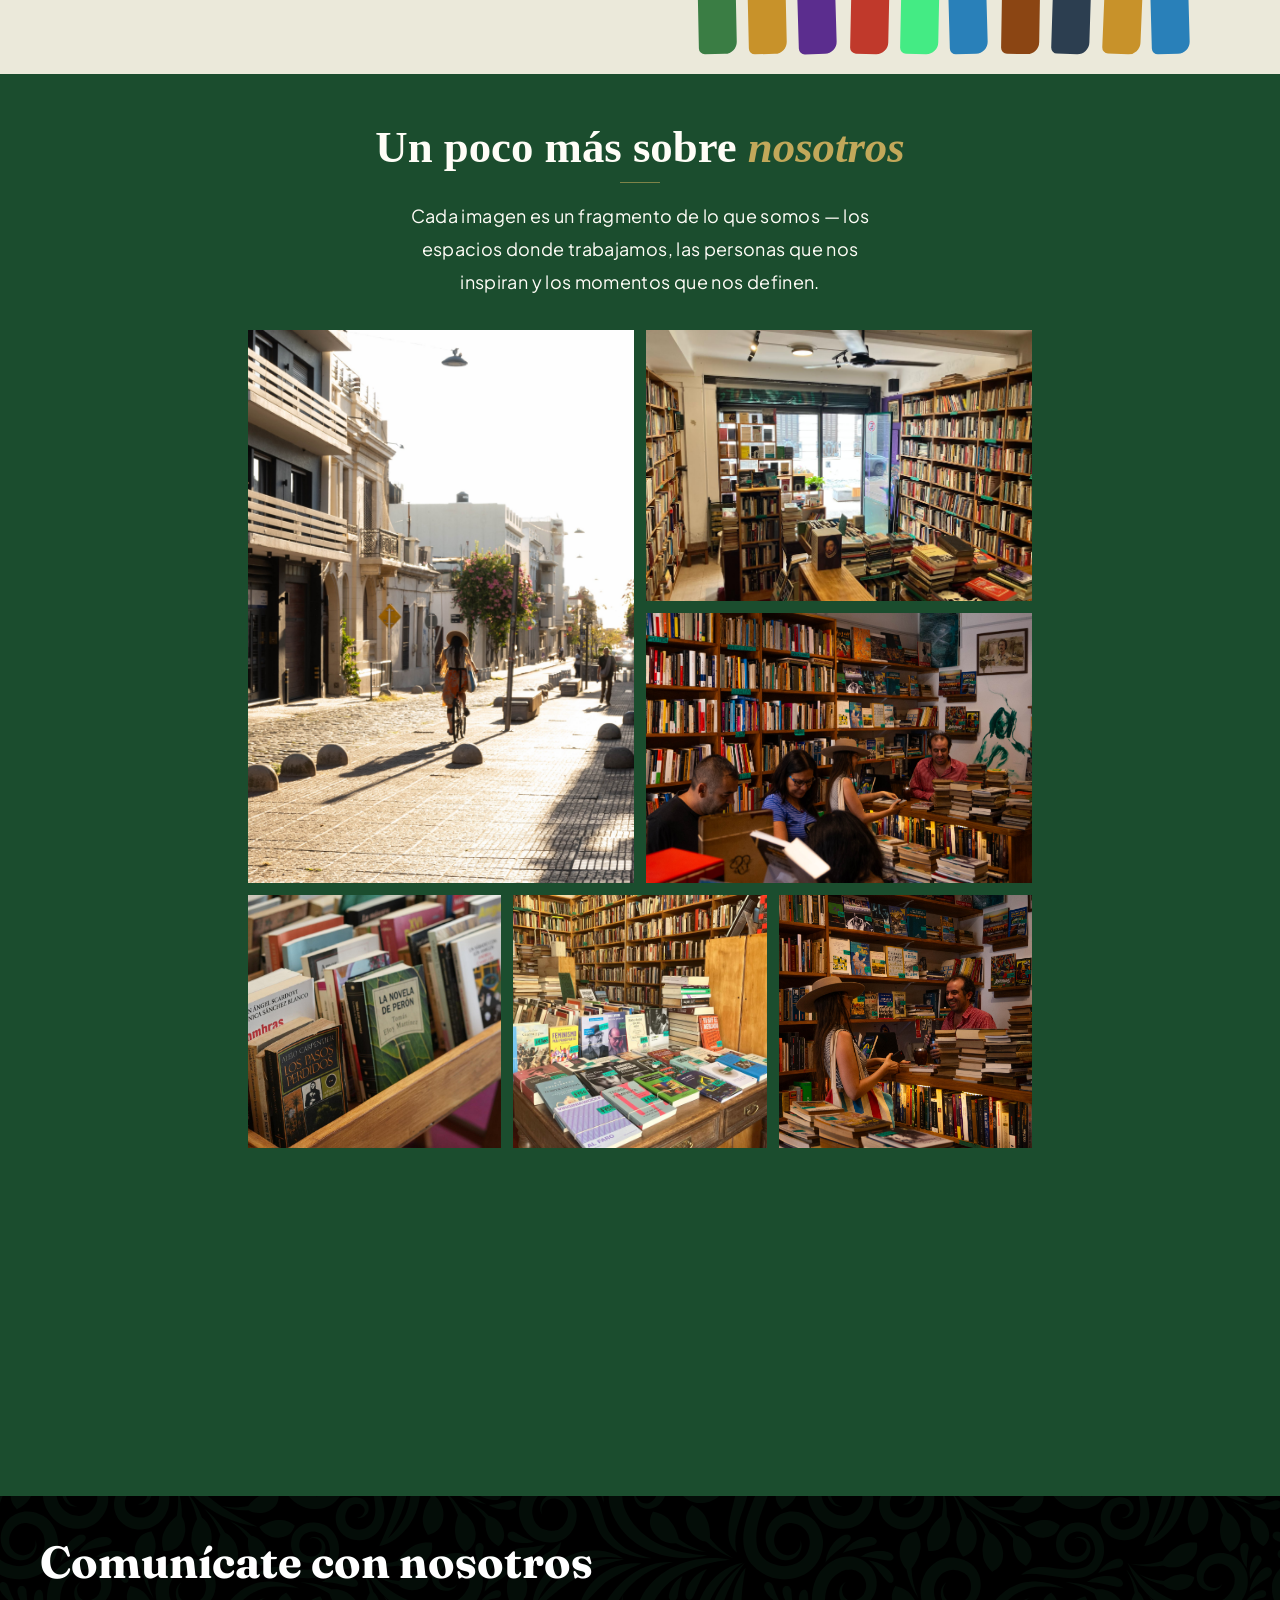
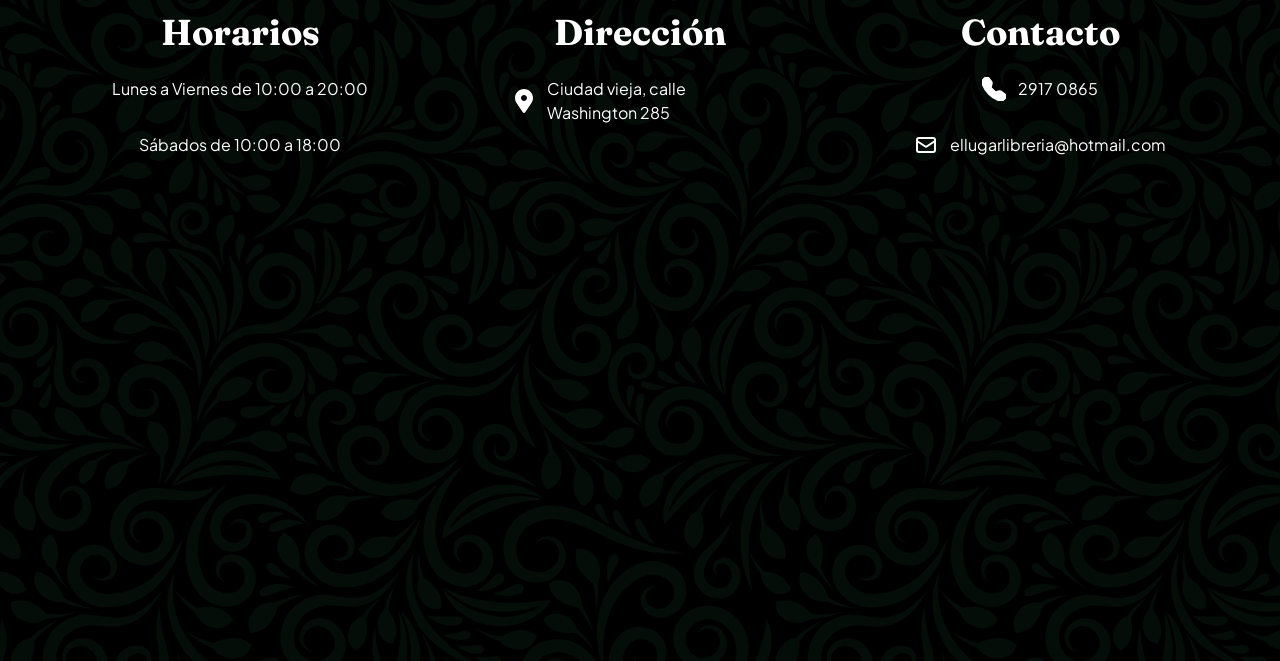
==== commit 58829356: "MinorChanges[Index] En la seccion de contacto Horario -> Horarios Se corrigio inconsistencia en tama" ====
--- a/Public/index.html
+++ b/Public/index.html
@@ -59,8 +59,9 @@
                 <li class="nav-item"><a href="#inicio">Inicio</a></li>
                 <li class="nav-item"><a href="catalogue.html">Catálogo</a></li>
                 <li class="nav-item uC"><a href="">Ofertas</a></li>
+                
+                <li class="nav-item"><a href="#destacados">Destacados</a></li>
                 <li class="nav-item"><a href="#galeria">Galeria</a></li>
-                <li class="nav-item"><a href="#destacados">Destacados</a></li>
                 <li class="nav-item"><a href="#contacto">Contacto</a></li>
             </ul>
         </nav>
@@ -219,7 +220,7 @@
             </header>
             <main class="contact-body">
                 <div class="contact-container">
-                    <h2>Horario</h2>
+                    <h2>Horarios</h2>
                     <p>Lunes a Viernes de 10:00 a 20:00</p>
                     <p>Sábados de 10:00 a 18:00</p>
                 </div>
--- a/Public/src/css/index.css
+++ b/Public/src/css/index.css
@@ -73,7 +73,7 @@
     margin-bottom: 1rem;
 }
 .contact-section{
-    height: fit-content;
+
     box-sizing: border-box;
     background-image: url(../../Resources/fondos/flores2.svg);
     color: white;
@@ -116,16 +116,15 @@
 }
 
 .map-container{
-
-    height: fit-content;
+    height: 35vh;
     display: flex;
     align-items: center;
     justify-content: center;
 
 }
 .map-container iframe{
-    width: 35vw;
-    height: 45vh;
+    width: 40%;
+    height: 100%;
     border-radius: 10px;
 }
 
@@ -391,7 +390,7 @@
     }
 
 }
-@media (max-width: 520px){
+@media (max-width: 512px){
     .cifras-container{
         display: flex;
         flex-direction: row;
@@ -407,4 +406,21 @@
         width: 100%;
         padding: 1rem 1rem;
     }
+    .contact-body{
+        flex-direction: column;
+        align-items: center;
+    }
+    .contact-container{
+        display: flex;
+        align-items: center !important; 
+        justify-content: center;
+        width: 100%;
+    }
+    .map-container{
+        width: 100%;
+    }
+    .map-container iframe{
+        height: 100%;
+        width: 100%;
+    }
 }
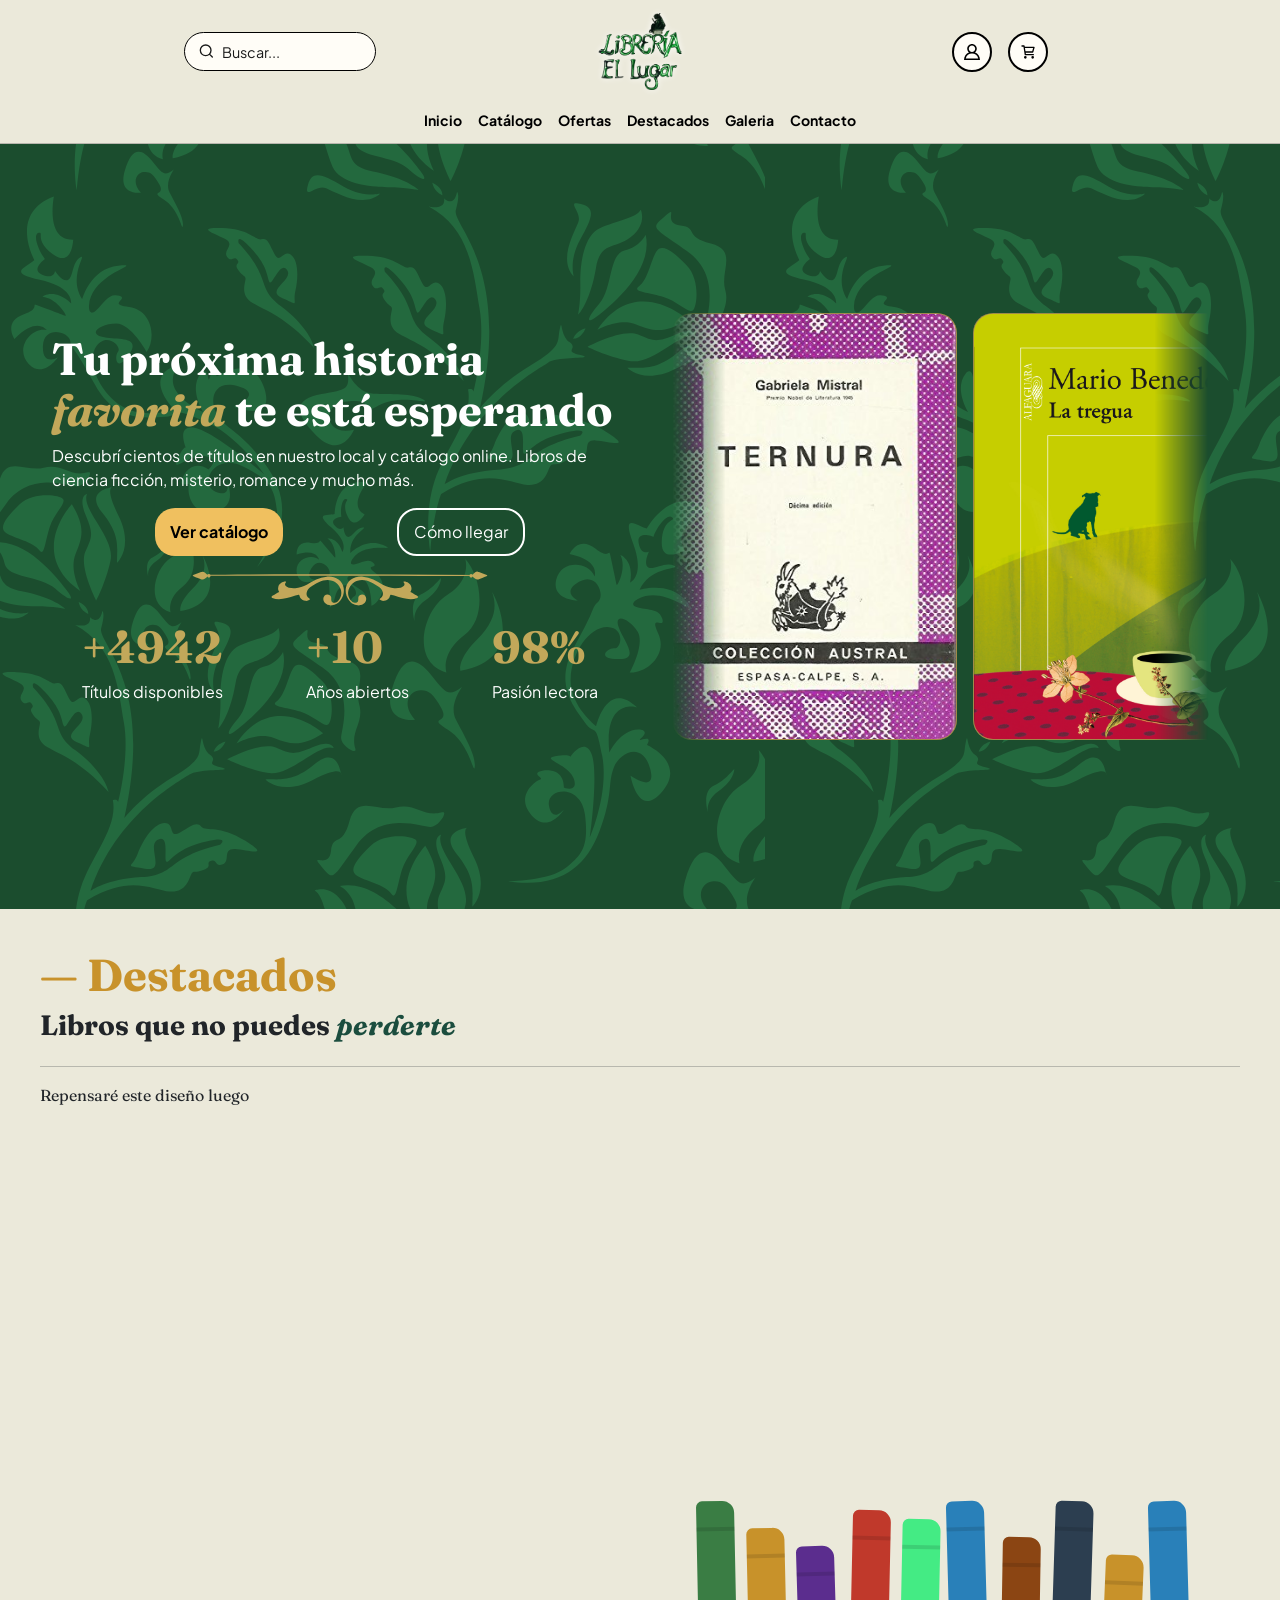
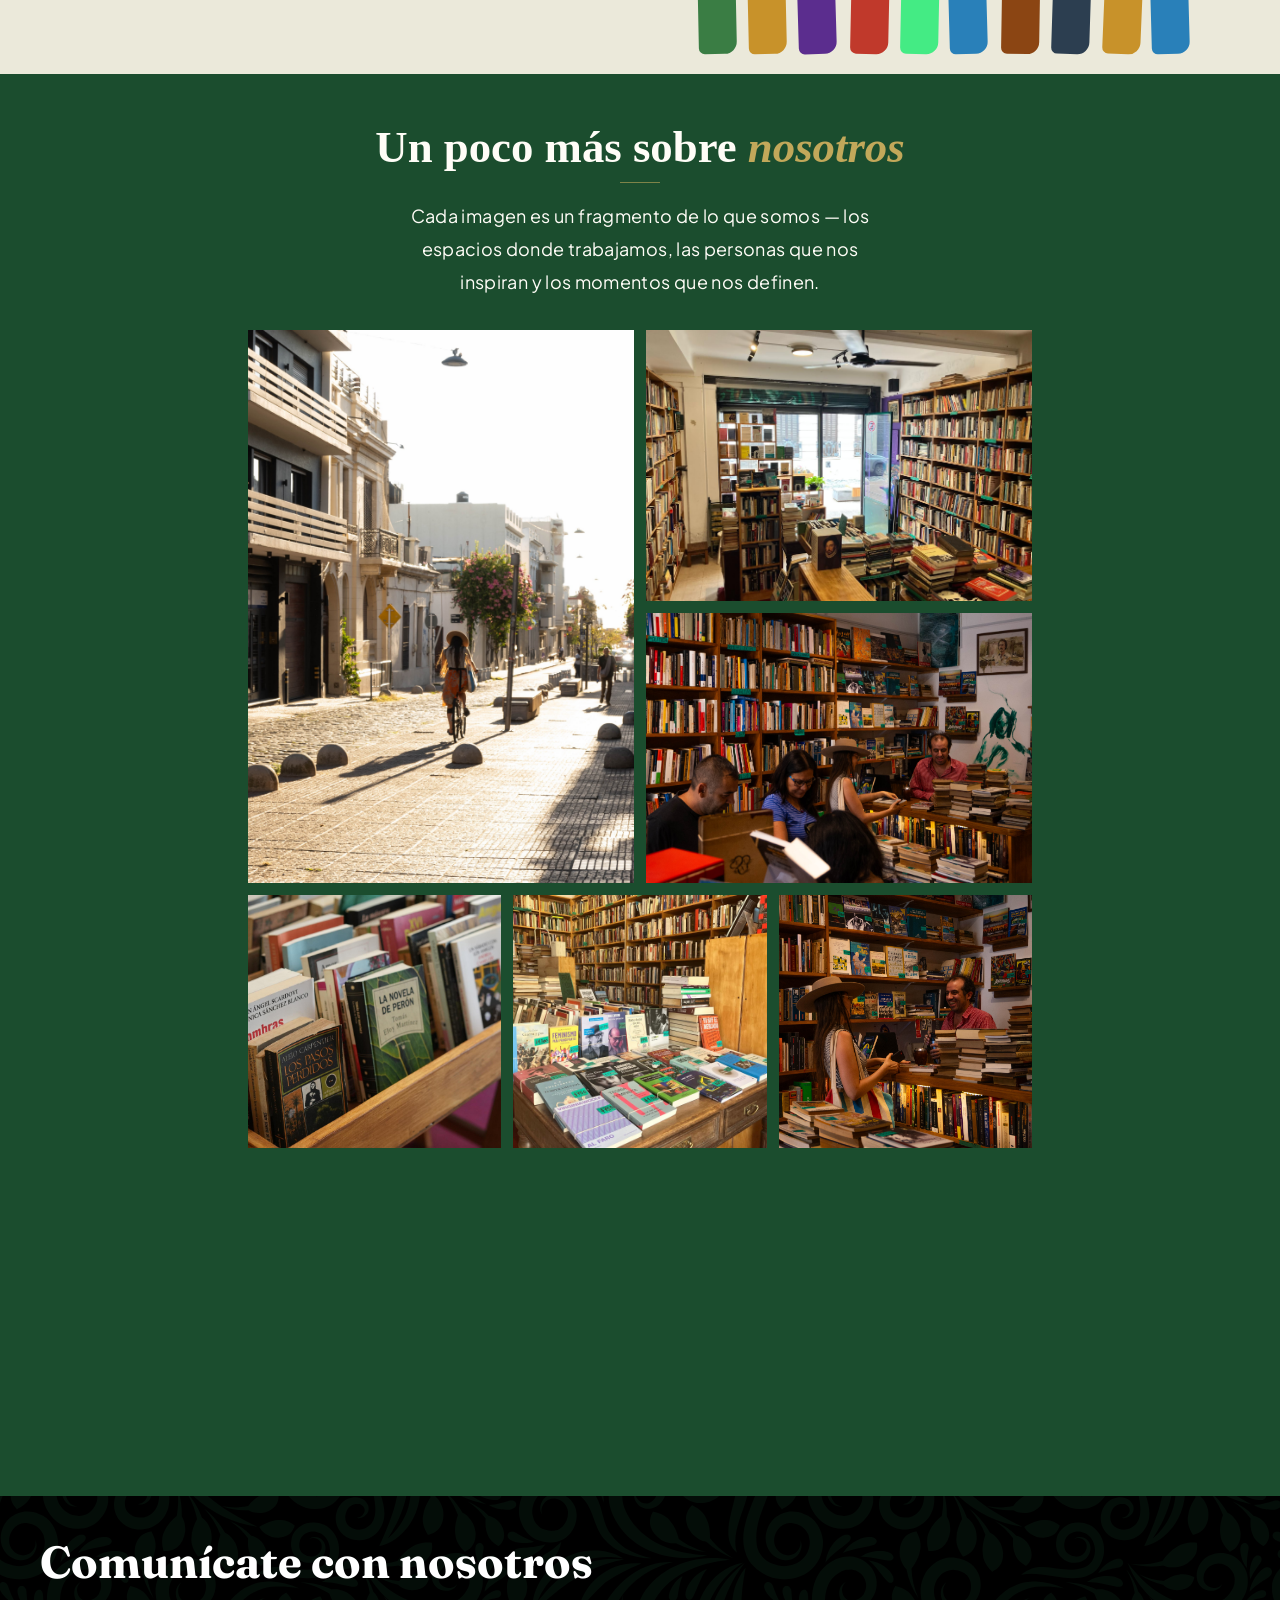
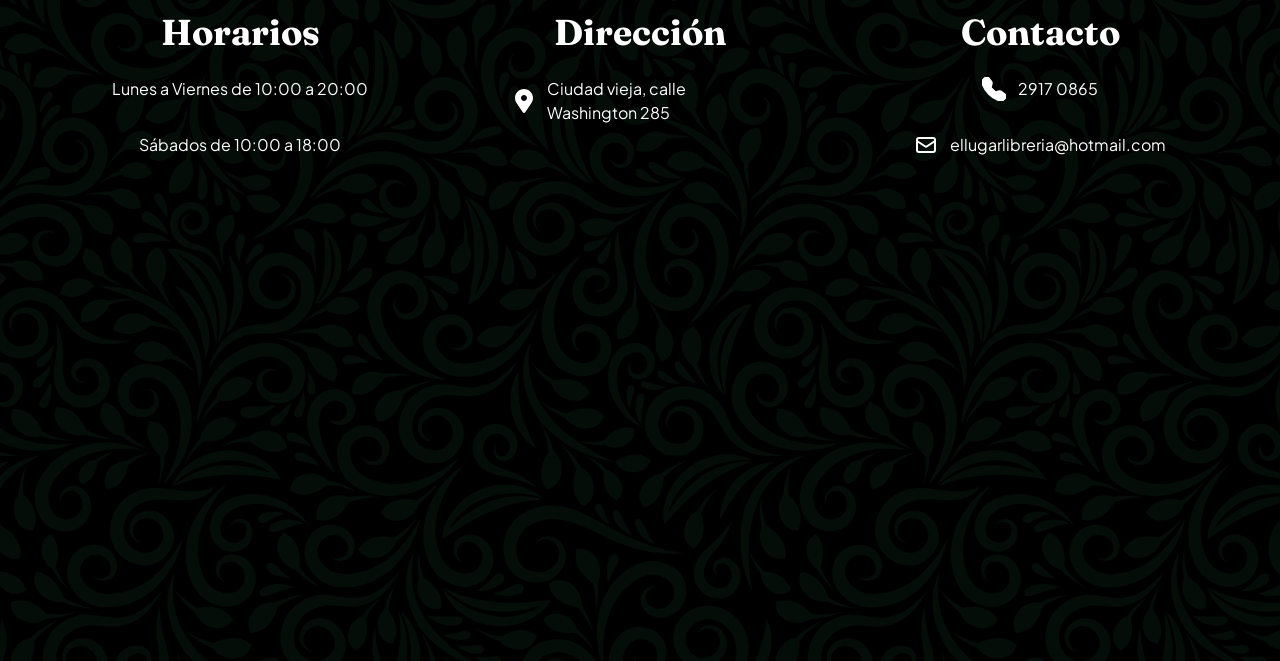
==== commit 92a40ed1: "MinorChanges[Index] El iframe del google map ya no provoca overflow cuando la seccion de contacto es" ====
--- a/Public/index.html
+++ b/Public/index.html
@@ -69,16 +69,16 @@
     <main>
         <section class="main-section" id="inicio">
             <section class="container two-parter">
-                <h1>Tu próxima historia<span style="color: #C2A85A; font-weight: bold;"> <i>favorita</i> </span> te está esperando</h1>
-                <p>Descubrí cientos de títulos en nuestro local y catálogo online. Libros de ciencia ficción, misterio, romance y mucho más.</p>
-                <div class="row" style="margin-top: 15px;">
+                <h1 data-aos="fade-right">Tu próxima historia<span style="color: #C2A85A; font-weight: bold;" data-aos="fade-right"> <i>favorita</i> </span> te está esperando</h1>
+                <p data-aos="fade-up">Descubrí cientos de títulos en nuestro local y catálogo online. Libros de ciencia ficción, misterio, romance y mucho más.</p>
+                <div class="row" style="margin-top: 15px;" data-aos="fade-up">
                     <button class="button uC" id="btnCatalogue">Ver catálogo</button>
                     <button class="button uC" id="btnLocation">Cómo llegar</button>
                 </div>
-                <div class="floral-hr-container">
+                <div class="floral-hr-container" data-aos="fade-up">
                     <svg class="floral-hr" viewBox="0 0 132 20" xmlns="http://www.w3.org/2000/svg" fill="currentColor"><g transform="matrix(1.4114917,0,0,1.4114917,-72.655948,-241.74404)"><path d="m 76.903603,181.34595 c 2.324894,0.93715 4.793986,-0.0405 7.050882,-0.68554 0.236537,-0.0677 1.141941,-0.44926 1.351491,-0.32226 0.188384,0.1143 0.293688,0.79878 0.457729,1.00859 0.370682,0.47387 0.968111,0.81439 1.5621,0.90196 0.463815,0.0685 0.963084,-0.0328 1.325298,-0.3302 0.0471,-0.0386 0.09393,-0.0836 0.110067,-0.14234 0.04339,-0.15663 -0.13679,-0.27279 -0.276754,-0.35481 -1.459442,-0.85487 -0.627063,-2.76595 0.461169,-3.51499 2.061368,-1.41869 4.374091,-2.76966 6.788679,-2.01771 2.652977,0.82629 3.995737,4.25556 1.895739,6.38202 -0.277283,0.28072 -0.615421,0.52334 -1.004623,0.58869 -0.389202,0.0654 -0.832643,-0.0852 -1.022614,-0.431 -0.223838,-0.40693 -0.04551,-0.92075 -0.160867,-1.37054 -0.209285,-0.81519 -1.43219,-1.05093 -2.037821,-0.4662 -0.605366,0.58473 -0.537368,1.6547 0.01773,2.28706 0.555361,0.63235 1.466321,0.86227 2.302934,0.77099 2.173552,-0.23759 3.766873,-2.48179 3.734329,-4.66804 -0.0048,-0.31512 -0.03784,-0.6313 -0.101336,-0.94086 -0.202406,-0.98848 -0.779991,-1.88595 -1.585912,-2.49079 -0.943504,-0.70829 -2.152386,-0.98292 -3.317081,-0.948 -0.141023,0.004 -0.281782,0.0114 -0.421217,0.0249 -2.265627,0.21855 -4.372504,1.27185 -6.262952,2.549 -1.135856,0.59346 -2.32066,1.0332 -3.630083,1.06521 -0.659871,0.0161 -1.330854,0.0132 -1.979084,-0.11218 -0.561975,-0.10875 -1.757891,-0.83661 -0.989277,-1.64227 0.126736,-0.13282 0.04868,-0.33179 -0.118533,-0.32597 -0.964406,0.0341 -1.957652,0.57626 -2.252133,1.68619 -0.07779,0.29342 -0.08996,0.6051 -0.02646,0.90276 0.05556,0.26035 0.245534,0.48419 0.29898,0.72046 -0.709348,0.25612 -1.297782,0.79904 -1.98755,1.11178 -0.334963,0.1524 -0.683948,0.56197 -0.182828,0.76412 z"/><path d="m 122.57545,181.34595 c -2.3249,0.93715 -4.79399,-0.0405 -7.05088,-0.68554 -0.23654,-0.0677 -1.14194,-0.44926 -1.35149,-0.32226 -0.18839,0.1143 -0.29369,0.79878 -0.45773,1.00859 -0.37068,0.47387 -0.96811,0.81439 -1.5621,0.90196 -0.46382,0.0685 -0.96309,-0.0328 -1.3253,-0.3302 -0.0471,-0.0386 -0.0939,-0.0836 -0.11007,-0.14234 -0.0434,-0.15663 0.13679,-0.27279 0.27702,-0.35481 1.45944,-0.85487 0.62706,-2.76595 -0.46143,-3.51499 -2.06137,-1.41869 -4.37409,-2.76966 -6.78868,-2.01771 -2.65298,0.82629 -3.995739,4.25556 -1.89574,6.38202 0.27728,0.28072 0.61542,0.52334 1.00462,0.58869 0.3892,0.0654 0.83265,-0.0852 1.02262,-0.431 0.22383,-0.40693 0.0455,-0.92075 0.16086,-1.37054 0.20929,-0.81519 1.43219,-1.05093 2.03756,-0.4662 0.60537,0.58473 0.53737,1.6547 -0.0177,2.28706 -0.55536,0.63235 -1.46632,0.86227 -2.30293,0.77099 -2.17355,-0.23759 -3.766874,-2.48179 -3.73433,-4.66804 0.005,-0.31512 0.0378,-0.6313 0.10134,-0.94086 0.2024,-0.98848 0.77999,-1.88595 1.58591,-2.49079 0.9435,-0.70829 2.15238,-0.98292 3.31708,-0.948 0.14129,0.004 0.28178,0.0114 0.42122,0.0249 2.26589,0.21855 4.3725,1.27185 6.26295,2.549 1.13585,0.59346 2.32066,1.0332 3.63008,1.06521 0.65987,0.0161 1.33086,0.0132 1.97908,-0.11218 0.56198,-0.10875 1.7579,-0.83661 0.98928,-1.64227 -0.12673,-0.13282 -0.0487,-0.33179 0.11853,-0.32597 0.96441,0.0341 1.95766,0.57626 2.25214,1.68619 0.0778,0.29342 0.09,0.6051 0.0265,0.90276 -0.0556,0.26035 -0.24554,0.48419 -0.29898,0.72046 0.70934,0.25612 1.29778,0.79904 1.98755,1.11178 0.33549,0.1524 0.68447,0.56197 0.18309,0.76412 z"/><path d="m 143.64184,174.21066 c -0.51382,-0.118 -1.21285,-0.13044 -1.85923,-0.13626 -15.73662,-0.14472 -31.48303,-0.20029 -47.226271,-0.20029 -3.020748,-0.003 -6.041761,-0.0135 -9.062509,-0.0135 -5.11757,0 -10.390981,0.009 -15.567024,0.0474 -2.633663,0.0196 -5.267061,0.0468 -7.898871,0.0847 -1.355725,0.0196 -2.711185,0.0418 -4.066117,0.0672 -0.874183,0.0164 -2.571221,-0.0569 -3.169708,0.17515 0.456671,0.10981 1.174221,0.0971 1.74625,0.0971 15.989829,0 31.979658,0.0111 47.96949,0.0167 6.43413,0.002 12.84737,0.0339 19.27251,0.0505 6.66036,0.0175 13.335,0.0344 19.96599,-0.16192 -0.0336,-0.01 -0.0685,-0.0183 -0.10451,-0.0267 z"/><path d="m 56.345214,174.71284 c 0.104775,-0.0955 0.210079,-0.18812 0.323586,-0.27728 0.03122,-0.031 0.068,-0.0598 0.107685,-0.0876 0.0013,-0.0138 -2.65e-4,-0.0278 -0.0074,-0.0418 -0.01588,-0.031 -0.04445,-0.0598 -0.07356,-0.0889 -0.121972,-0.0968 -0.234685,-0.19738 -0.34581,-0.30136 -0.26035,-0.24315 -0.927894,-0.92128 -1.455208,-0.85937 -0.145786,0.0172 -0.276754,0.0659 -0.404284,0.11377 -0.410104,0.15399 -0.820208,0.30798 -1.230577,0.46196 l -0.615156,0.23099 c -0.285221,0.10715 -0.602192,0.15134 -0.752475,0.36115 -0.06403,0.0894 -0.03545,0.16087 0.07461,0.2294 0.178064,0.11059 0.405341,0.17859 0.623093,0.25056 0.228336,0.0754 0.443442,0.16615 0.662782,0.25161 0.408516,0.15928 0.817033,0.31856 1.225285,0.47811 0.127,0.0495 0.25744,0.10001 0.40296,0.11906 0.526786,0.0685 1.201473,-0.60087 1.464469,-0.84032 z"/><path d="m 57.463872,174.34057 c -0.0016,0.31301 -0.233362,0.56542 -0.517789,0.56357 -0.284163,-0.002 -0.513292,-0.25718 -0.51144,-0.57045 0.0016,-0.313 0.233627,-0.56541 0.51779,-0.56356 0.284162,0.002 0.513027,0.25718 0.511439,0.57044 z"/><path d="m 140.12235,174.69776 c -0.10477,-0.0955 -0.21008,-0.18812 -0.32358,-0.27728 -0.0312,-0.031 -0.068,-0.0598 -0.10769,-0.0876 -0.003,-0.0138 2.6e-4,-0.0278 0.007,-0.0418 0.0159,-0.031 0.0445,-0.0598 0.0736,-0.0889 0.12198,-0.0968 0.23469,-0.19738 0.34581,-0.30136 0.26035,-0.24316 0.9279,-0.92128 1.45521,-0.85937 0.14579,0.0172 0.27676,0.0659 0.40428,0.11377 0.41011,0.15399 0.82021,0.30798 1.23058,0.46196 l 0.61516,0.23098 c 0.28522,0.10716 0.60219,0.15135 0.75247,0.36116 0.064,0.0892 0.0357,0.16087 -0.0746,0.22913 -0.17806,0.1106 -0.40534,0.17859 -0.62309,0.25056 -0.22834,0.0754 -0.44345,0.16616 -0.66278,0.25162 -0.40852,0.15928 -0.81704,0.31856 -1.22529,0.4781 -0.127,0.0495 -0.25744,0.10001 -0.40296,0.11906 -0.52652,0.0691 -1.20147,-0.60034 -1.46447,-0.84005 z"/><path d="m 139.00369,174.32549 c 0.003,0.31327 0.23336,0.56542 0.51779,0.56356 0.28416,-0.002 0.51329,-0.25717 0.51144,-0.57044 -0.003,-0.31326 -0.23336,-0.56541 -0.51779,-0.56356 -0.2839,0.002 -0.51303,0.25744 -0.51144,0.57044 z"/></g></svg>
                 </div>
-                <div class="row">
+                <div class="row" data-aos="fade-up">
                     <div class="container cifras-container">
                         <h1 class="cifras">+<span class="cifra">5000</span></h1>
                         <p>Títulos disponibles</p>
@@ -95,7 +95,7 @@
                 
                 </div>
             </section>
-            <aside class="container two-parter hide" style="display: flex; align-items: center;">
+            <aside class="container two-parter hide" style="display: flex; align-items: center;" data-aos="fade-left">
                 <div class="carousel-wrapper">
                     <div class="product-row" id="row">
                         <div class="card"><img src="Resources/libros/ternura.png"></div> 
@@ -112,17 +112,17 @@
         
 
         <section class="main-section" id="destacados">
-            <header class="section-header">
+            <header class="section-header" data-aos="fade-right">
                 <h1>— Destacados</h1> 
             </header>
-            <div class="section-title">
+            <div class="section-title" data-aos="fade-up-right">
                 <h3 style="font-weight: bold;">Libros que no puedes <span style="color: #1B4D3E;"><i>perderte</i></span></h3>
                 
             </div>
             <hr>
             Repensaré este diseño luego
 
-            <div class="books-illustration" id="books-shelf">
+            <div class="books-illustration" id="books-shelf" data-aos="fade-up">
                 <div class="books-illustration" id="books-shelf">
                 <div class="book" style="background: rgb(58,125,68); width: 3vw; height: 17vh; transform: rotate(-1.16deg);"><hr style="color: rgba(0, 0, 0, 0.473); border: 2px solid;"></div>
                 <div class="book" style="background: rgb(200,146,42); width: 3vw; height: 14vh; transform: rotate(-1.30deg);"><hr style="color: rgba(0, 0, 0, 0.473); border: 2px solid;"></div>
--- a/Public/src/css/index.css
+++ b/Public/src/css/index.css
@@ -406,6 +406,9 @@
         width: 100%;
         padding: 1rem 1rem;
     }
+    .contact-section{
+        height: fit-content;
+    }
     .contact-body{
         flex-direction: column;
         align-items: center;
